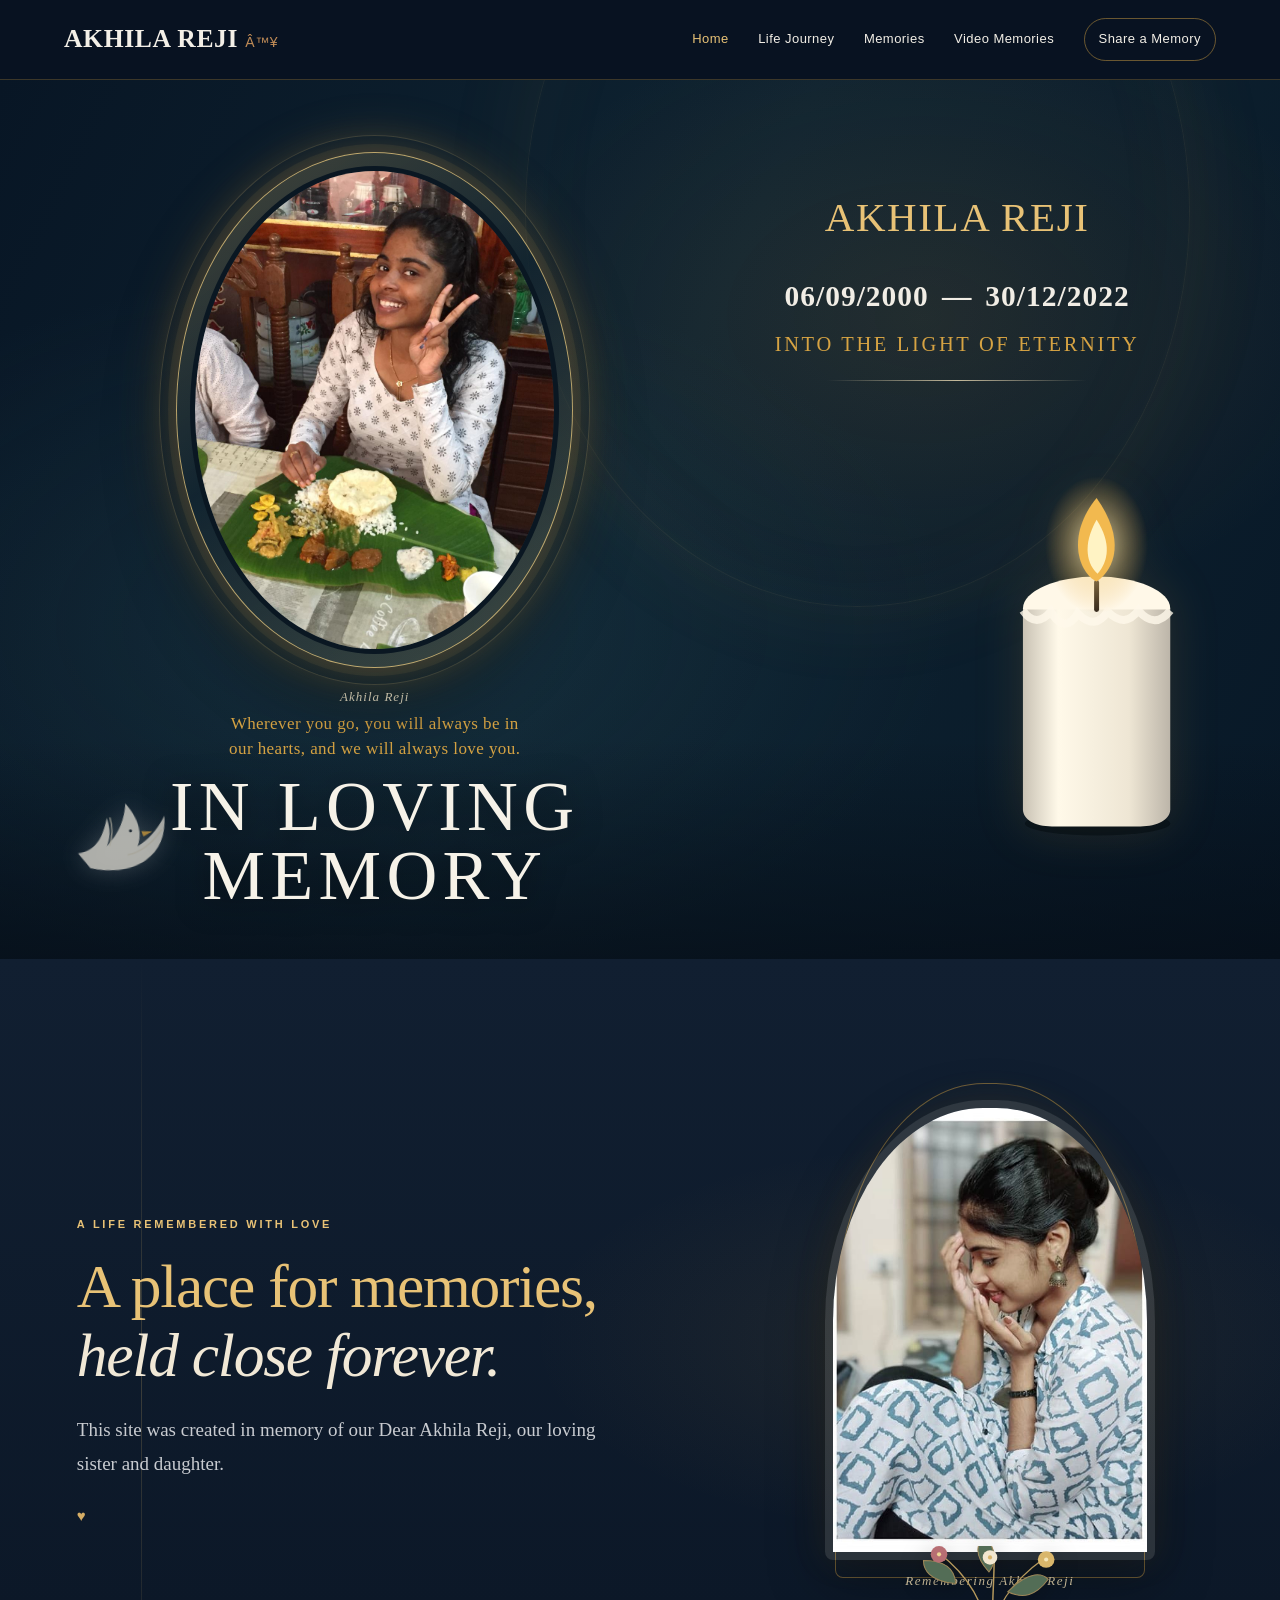
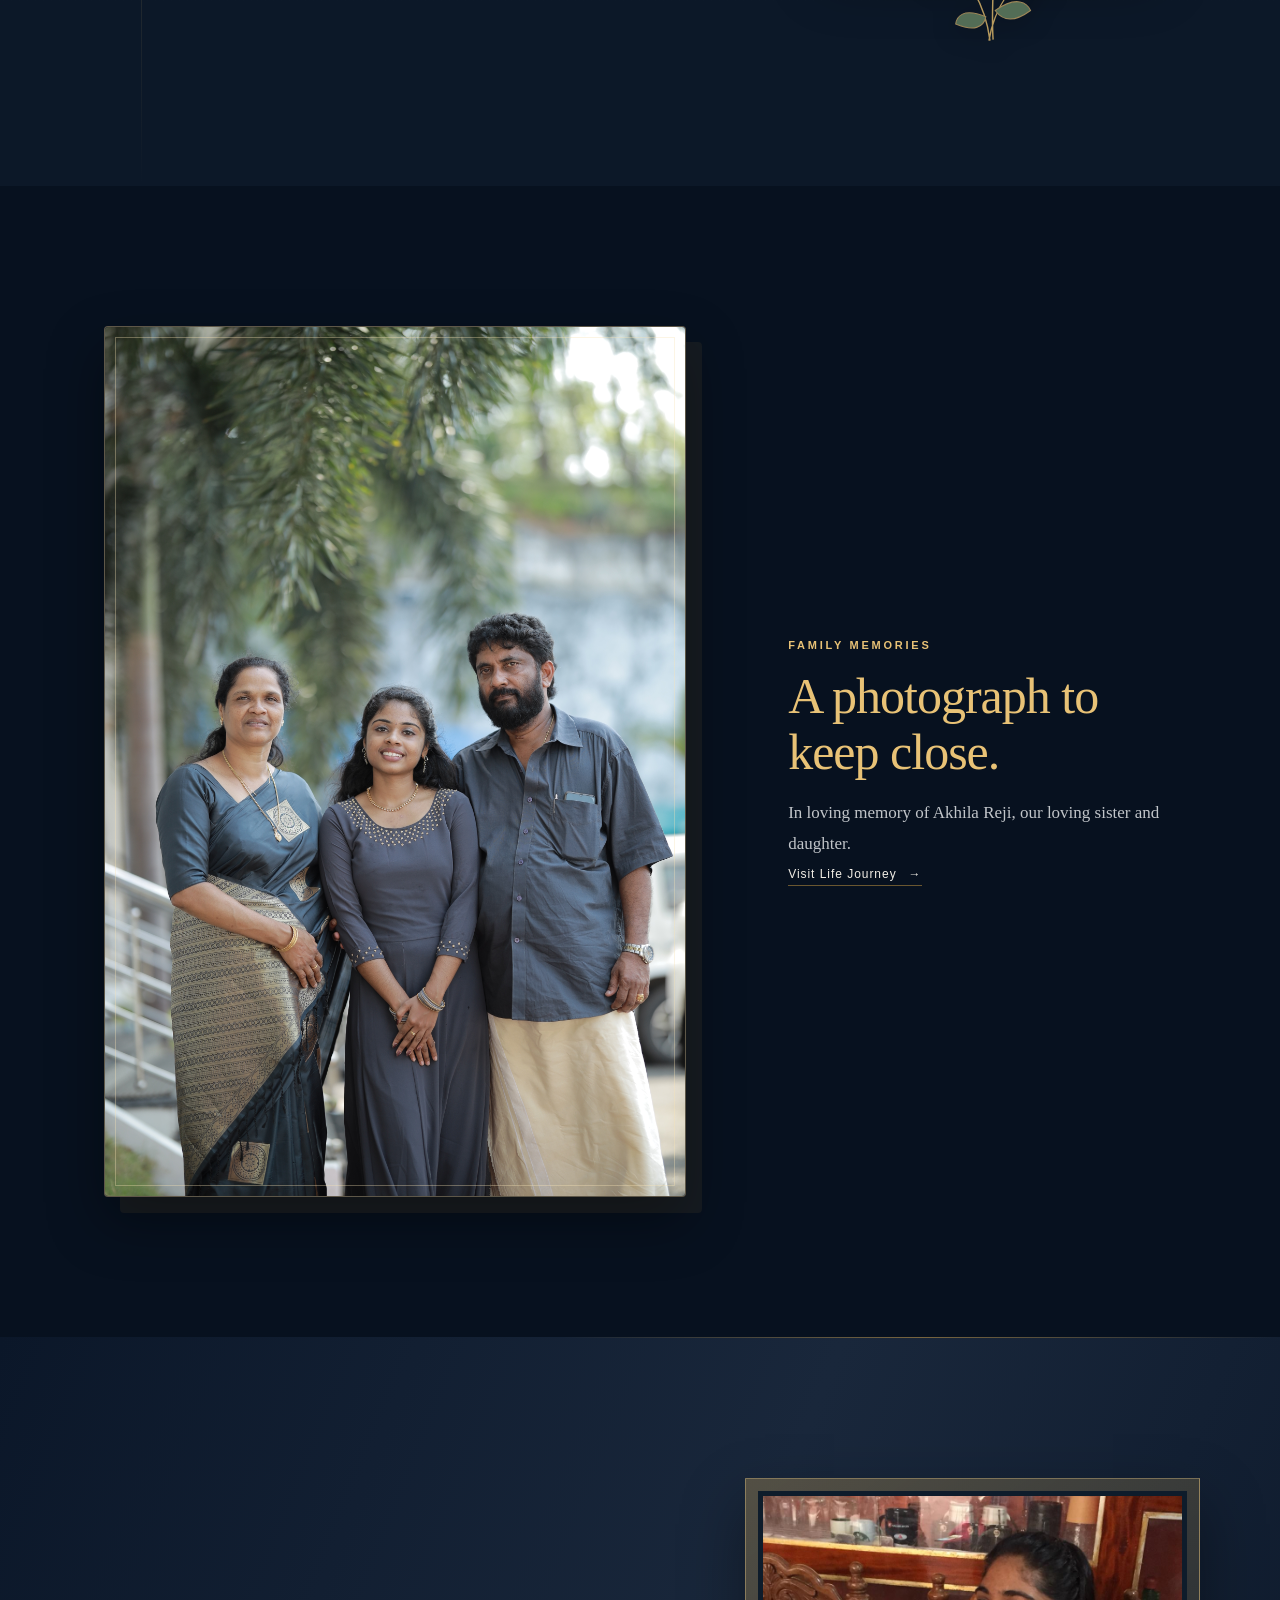
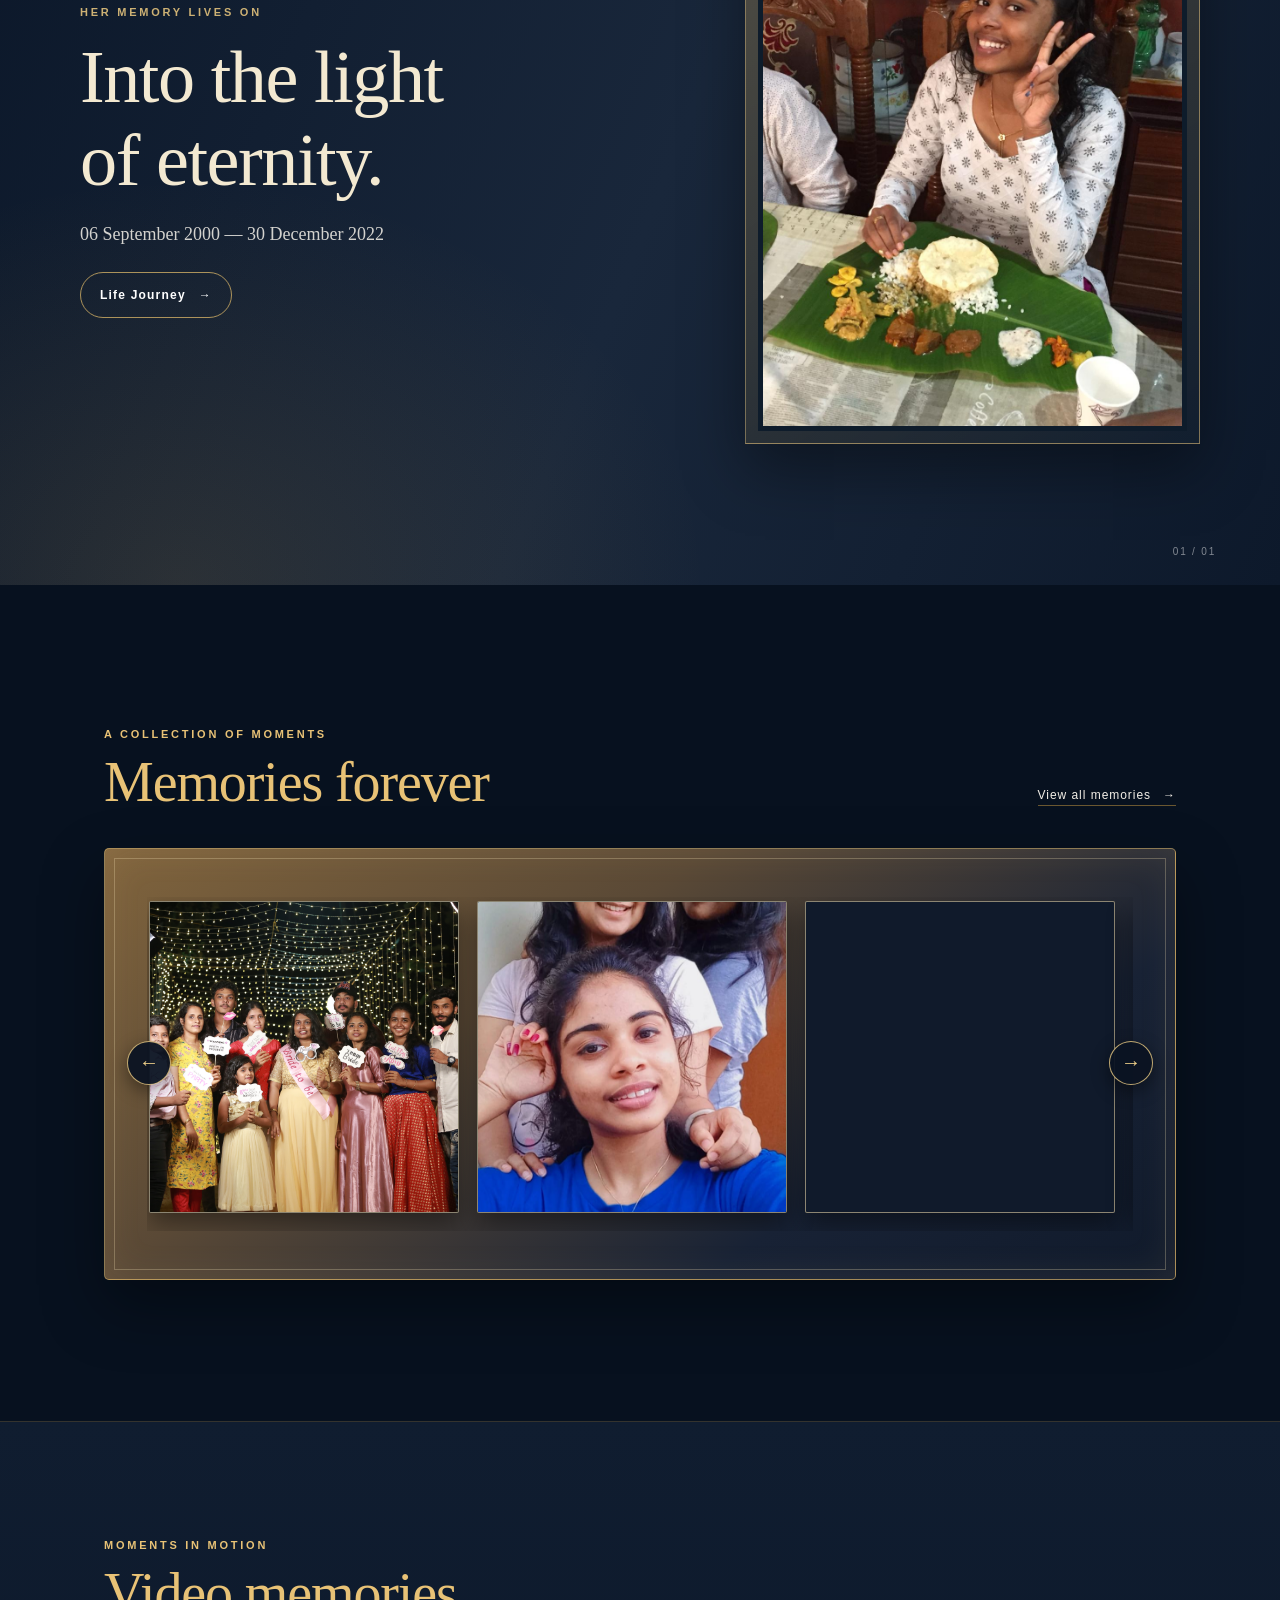
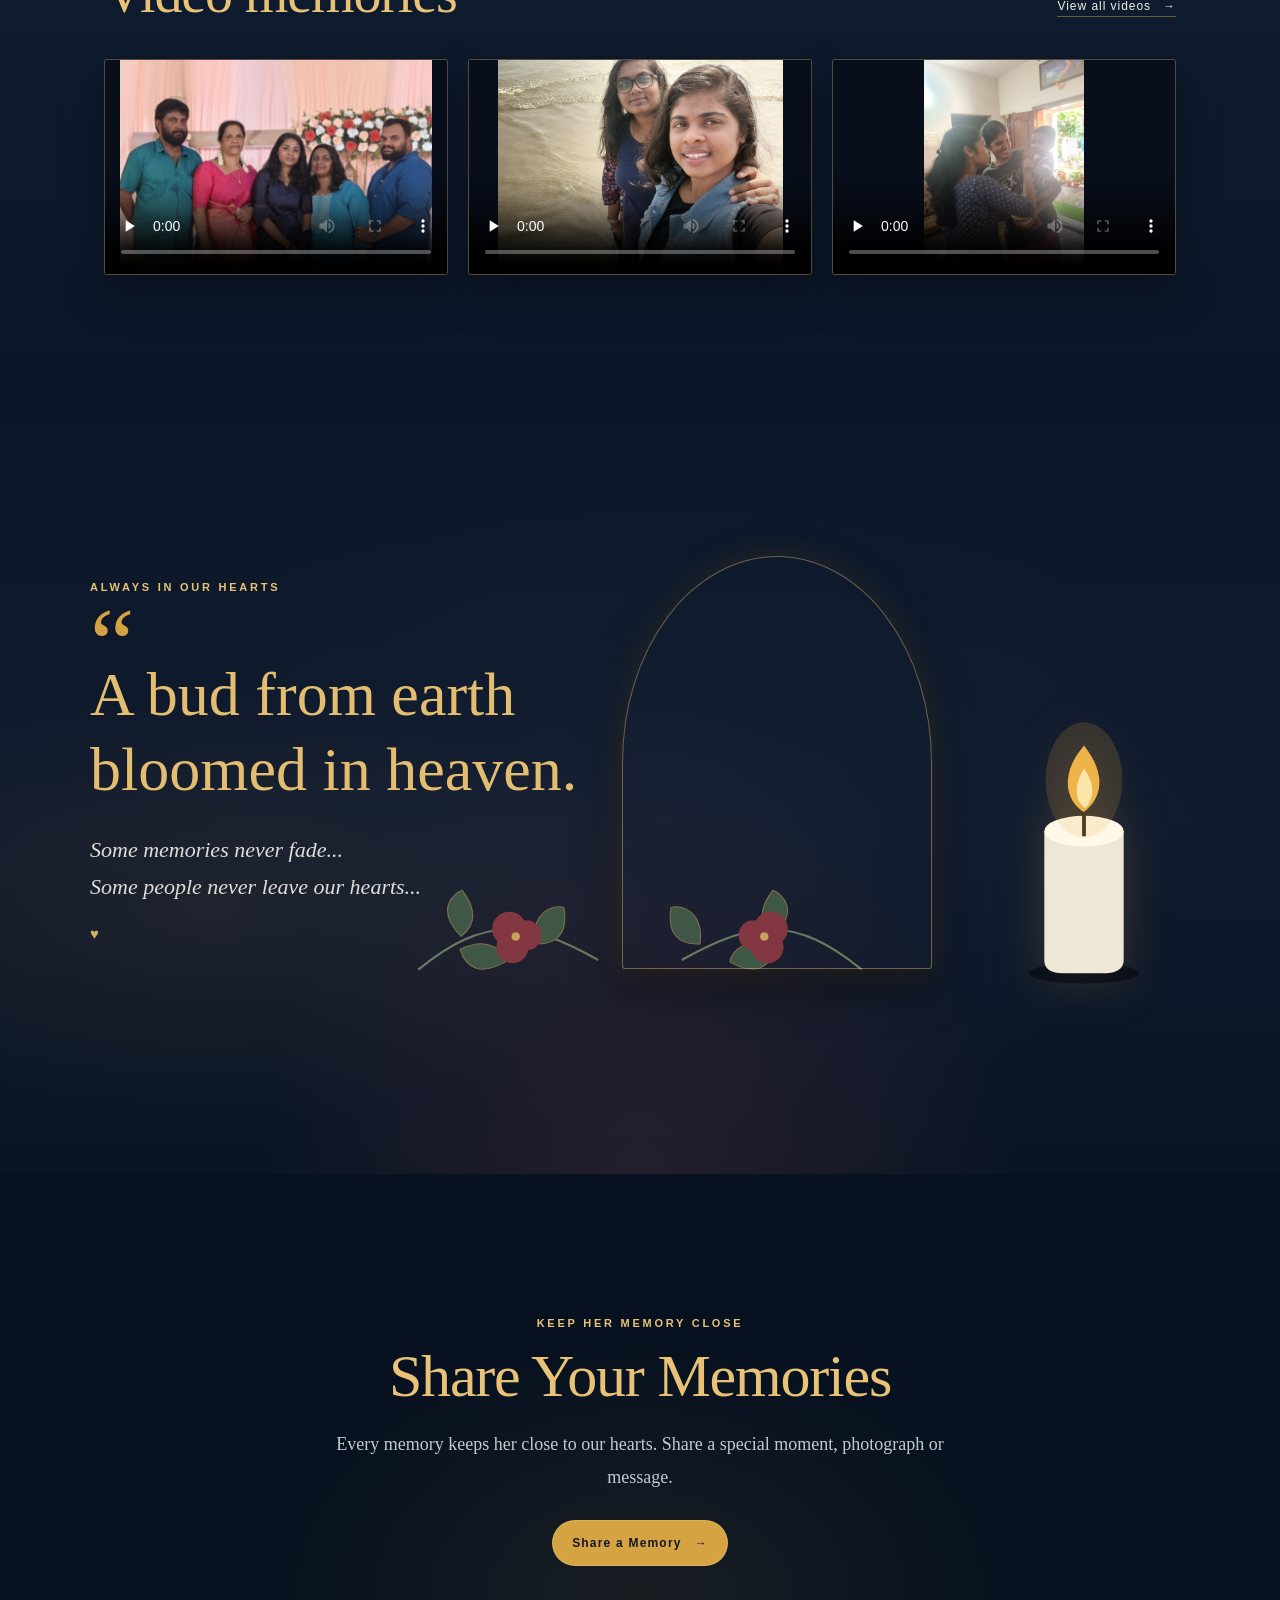
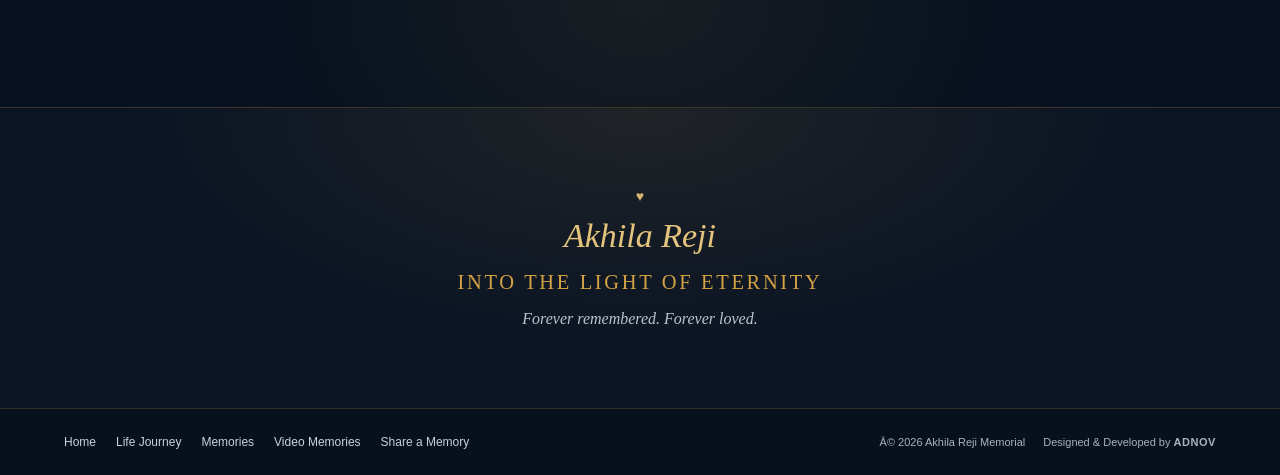
==== index.html @ 5c48cc99 "Redesign Entire UI" ====
﻿<!DOCTYPE html>
<html lang="en">
<head>
    <meta charset="UTF-8">
    <meta name="viewport" content="width=device-width, initial-scale=1.0">
    <meta name="theme-color" content="#0b1729">
    <meta name="description" content="In loving memory of Akhila Reji.">
    <title>Akhila Reji | In Loving Memory</title>
    <link rel="preload" as="image" href="assets/images/f15607_a41d0e751dee41e2b9a0c80ed0a7c50d~mv2.jpg" fetchpriority="high">
    <link rel="stylesheet" href="css/home.css">
    <link rel="stylesheet" href="css/memorial-theme.css">
</head>
<body class="home-page">
    <header class="home-header">
        <a class="home-brand" href="index.html" aria-label="Akhila Reji home">Akhila Reji<span aria-hidden="true">â™¥</span></a>
        <button class="nav-toggle" type="button" aria-expanded="false" aria-controls="primary-navigation" aria-label="Open navigation">
            <span></span><span></span><span></span>
        </button>
        <nav class="primary-navigation" id="primary-navigation" aria-label="Main navigation">
            <a href="index.html" aria-current="page">Home</a>
            <a href="about.html">Life Journey</a>
            <a href="gallery.html">Memories</a>
            <a href="videos.html">Video Memories</a>
            <a class="nav-share" href="share.html">Share a Memory</a>
        </nav>
    </header>

    <main>
        <section class="home-hero" id="home" aria-labelledby="hero-title">
            <div class="hero-butterfly-layer" aria-hidden="true"></div>
            <div class="hero-stage">
                <div class="hero-portrait-column">
                    <figure class="hero-portrait">
                        <span class="portrait-aureole" aria-hidden="true"></span>
                        <img src="assets/images/f15607_a41d0e751dee41e2b9a0c80ed0a7c50d~mv2.jpg" alt="A portrait of Akhila Reji" fetchpriority="high">
                        <figcaption>Akhila Reji</figcaption>
                    </figure>
                    <div class="hero-remembrance">
                        <p class="hero-whisper">Wherever you go, you will always be in our hearts, and we will always love you.</p>
                        <h1 id="hero-title">In Loving<br>Memory</h1>
                    </div>
                </div>
                <div class="hero-copy">
                    <p class="eyebrow">Akhila Reji</p>
                    <div class="hero-dates">
                        <time datetime="2000-09-06">06/09/2000</time>
                        <span aria-hidden="true">&mdash;</span>
                        <time datetime="2022-12-30">30/12/2022</time>
                    </div>
                    <p class="hero-tagline">INTO THE LIGHT OF ETERNITY</p>
                    <span class="hero-rule" aria-hidden="true"></span>
                    <div class="hero-candle" aria-hidden="true">
                        <svg viewBox="0 0 180 360" role="presentation">
                            <defs>
                                <linearGradient id="wax" x1="0" x2="1">
                                    <stop offset="0" stop-color="#c9c2b4"/><stop offset=".24" stop-color="#fff9e9"/><stop offset=".72" stop-color="#eee6d4"/><stop offset="1" stop-color="#bcb5a9"/>
                                </linearGradient>
                                <radialGradient id="flame-glow"><stop stop-color="#fff5c5" stop-opacity=".8"/><stop offset="1" stop-color="#e5a842" stop-opacity="0"/></radialGradient>
                            </defs>
                            <ellipse cx="91" cy="334" rx="73" ry="12" fill="#030a0f" opacity=".5"/>
                            <ellipse cx="90" cy="118" rx="74" ry="32" fill="#fff8e8"/>
                            <path d="M16 119h148v201c0 10-13 17-30 17H45c-17 0-29-7-29-17z" fill="url(#wax)"/>
                            <path d="M16 120c9 13 19 12 28 1 8 15 18 17 27 2 12 12 22 11 30-2 12 12 22 11 31-1 11 13 22 13 32 0" fill="none" stroke="#fff9ec" stroke-width="8" opacity=".8"/>
                            <path d="M90 92v27" stroke="#34291e" stroke-width="5" stroke-linecap="round"/>
                            <ellipse cx="90" cy="54" rx="52" ry="69" fill="url(#flame-glow)" class="flame-halo"/>
                            <path class="candle-flame" d="M90 7C59 45 72 82 90 91c19-13 29-43 0-84z" fill="#f2b94f"/>
                            <path d="M90 29c-15 26-9 46 1 54 11-12 14-31-1-54z" fill="#fff3c4"/>
                        </svg>
                    </div>
                </div>
                <svg class="hero-dove" viewBox="0 0 150 120" aria-hidden="true">
                    <path d="M16 79c23-1 34-16 42-42 4 18 1 28-4 37 19-16 27-34 30-53 14 20 19 39 10 57 15-7 27-18 39-36-1 26-11 44-30 55-21 12-48 11-73 3z" fill="#f5f0e4" opacity=".9"/>
                    <path d="M80 88c18-2 34-12 48-29M58 74c6-15 6-28 4-37" fill="none" stroke="#d8d0bd" stroke-width="2" opacity=".75"/>
                    <circle cx="87" cy="57" r="2" fill="#28313a"/>
                    <path d="m101 59 14 2-12 5" fill="#d6a343"/>
                </svg>
            </div>
        </section>

        <section class="intro-section" aria-labelledby="intro-title">
            <div class="intro-copy">
                <p class="section-kicker">A life remembered with love</p>
                <h2 id="intro-title">A place for memories,<br><em>held close forever.</em></h2>
                <p>This site was created in memory of our Dear Akhila Reji, our loving sister and daughter.</p>
                <span class="small-heart" aria-hidden="true">&hearts;</span>
            </div>
            <figure class="intro-portrait">
                <img src="assets/images/f15607_536f770d8bc64a7aabb70030f6729486~mv2.jpg" alt="Akhila Reji in a quiet, joyful moment" loading="lazy" decoding="async">
                <figcaption>Remembering Akhila Reji</figcaption>
                <svg class="floral-spray" viewBox="0 0 250 95" aria-hidden="true">
                    <path d="M125 91C121 60 108 31 76 7m48 84c5-32 22-57 53-79m-49 78c-2-28 1-53 1-77" fill="none" stroke="#b79a5d" stroke-width="1.4"/>
                    <path d="M92 36C66 34 61 22 61 14c19 0 30 6 31 22zm50 8c22-22 34-17 39-12-12 16-24 19-39 12zm-18-19c-18-20-9-30-3-34 10 14 11 23 3 34zm-3 43c-22-9-28 0-29 7 17 7 27 4 29-7zm9-6c21-15 31-7 34 0-15 11-26 11-34 0z" fill="#536d56" stroke="#9d8657" stroke-width="1"/>
                    <circle cx="76" cy="8" r="8" fill="#b76e73"/><circle cx="179" cy="13" r="8" fill="#d9b66b"/><circle cx="125" cy="11" r="7" fill="#f1e7d0"/>
                    <circle cx="76" cy="8" r="2" fill="#eed795"/><circle cx="179" cy="13" r="2" fill="#f5e6b9"/><circle cx="125" cy="11" r="2" fill="#d8b56c"/>
                </svg>
            </figure>
        </section>

        <section class="family-section section-shell" aria-labelledby="family-title">
            <figure class="family-photo">
                <img src="assets/images/family.jpg" alt="Akhila Reji with family" loading="lazy" decoding="async">
            </figure>
            <div class="family-copy">
                <p class="eyebrow">Family memories</p>
                <h2 id="family-title">A photograph to keep close.</h2>
                <p>In loving memory of Akhila Reji, our loving sister and daughter.</p>
                <a class="text-link" href="about.html">Visit Life Journey <span aria-hidden="true">&rarr;</span></a>
            </div>
        </section>

        <section class="life-section" aria-labelledby="life-title">
            <div class="life-copy">
                <p class="eyebrow">Her memory lives on</p>
                <h2 id="life-title">Into the light<br>of eternity.</h2>
                <p>06 September 2000 <span aria-hidden="true">&mdash;</span> 30 December 2022</p>
                <a class="button-link" href="about.html">Life Journey <span aria-hidden="true">&rarr;</span></a>
            </div>
            <figure class="life-photo">
                <img src="assets/images/f15607_295f7ed6e394472ca343853d8d8b82ef~mv2.jpg" alt="Akhila Reji sharing a joyful moment" loading="lazy" decoding="async">
            </figure>
            <div class="life-index" aria-hidden="true">01 / 01</div>
        </section>

        <section class="memories-section section-shell" id="memories" aria-labelledby="memories-title">
            <div class="section-heading">
                <div>
                    <p class="eyebrow">A collection of moments</p>
                    <h2 id="memories-title">Memories forever</h2>
                </div>
                <a class="text-link desktop-link" href="gallery.html">View all memories <span aria-hidden="true">&rarr;</span></a>
            </div>
            <div class="album-frame">
                <div class="memory-carousel">
                    <button class="carousel-control carousel-prev" type="button" aria-label="Scroll to previous memories">&larr;</button>
                    <div class="memory-track" id="memory-track" tabindex="0" aria-label="Selected photo memories">
                        <figure class="memory-card"><img src="assets/images/f15607_33cfc25efd044fc5aee461fc5867b6ea~mv2.jpg" alt="Akhila Reji with loved ones" loading="lazy" decoding="async"></figure>
                        <figure class="memory-card"><img src="assets/images/f15607_35a5e0396b534691bcf9cd1df3416226~mv2.jpg" alt="Akhila Reji sharing a smile" loading="lazy" decoding="async"></figure>
                        <figure class="memory-card"><img src="assets/images/f15607_63cec3be5b414f889304243f8c4a3caf~mv2.jpg" alt="A family moment with Akhila Reji" loading="lazy" decoding="async"></figure>
                        <figure class="memory-card"><img src="assets/images/f15607_880cc29029114c91831caa107b1ef8c0~mv2.jpg" alt="Akhila Reji among flowers with a loved one" loading="lazy" decoding="async"></figure>
                        <figure class="memory-card"><img src="assets/images/f15607_aac9b52636f640adb6682c67481158f8~mv2.jpg" alt="Akhila Reji with a loved one" loading="lazy" decoding="async"></figure>
                    </div>
                    <button class="carousel-control carousel-next" type="button" aria-label="Scroll to next memories">&rarr;</button>
                </div>
            </div>
            <a class="button-link mobile-link" href="gallery.html">Explore Memories <span aria-hidden="true">&rarr;</span></a>
        </section>

        <section class="video-section" aria-labelledby="video-title">
            <div class="section-shell">
                <div class="section-heading">
                    <div>
                        <p class="eyebrow">Moments in motion</p>
                        <h2 id="video-title">Video memories</h2>
                    </div>
                    <a class="text-link desktop-link" href="videos.html">View all videos <span aria-hidden="true">&rarr;</span></a>
                </div>
                <div class="video-preview-grid">
                    <figure class="video-preview">
                        <video controls playsinline preload="none" poster="assets/images/f15607_00d9bd62f73749e6bdf9e3ad09a34740~mv2.jpg" aria-label="Video memory one">
                            <source src="assets/videos/file (1).mp4" type="video/mp4">
                        </video>
                    </figure>
                    <figure class="video-preview">
                        <video controls playsinline preload="none" poster="assets/images/f15607_0aa5e02c8a884110a78bbb839959764e~mv2.jpg" aria-label="Video memory two">
                            <source src="assets/videos/file (5).mp4" type="video/mp4">
                        </video>
                    </figure>
                    <figure class="video-preview">
                        <video controls playsinline preload="none" poster="assets/images/f15607_1380eb71a7ad43159d40634e80ab5ab2~mv2.jpg" aria-label="Video memory three">
                            <source src="assets/videos/file (11).mp4" type="video/mp4">
                        </video>
                    </figure>
                </div>
                <a class="button-link mobile-link" href="videos.html">Video Memories <span aria-hidden="true">&rarr;</span></a>
            </div>
        </section>

        <section class="quote-section" aria-label="Words of remembrance">
            <div class="quote-inner">
                <div class="quote-copy">
                    <p class="section-kicker">Always in our hearts</p>
                    <span class="quote-mark" aria-hidden="true">&ldquo;</span>
                    <blockquote>
                        <p class="main-quote">A bud from earth bloomed in heaven.</p>
                        <p class="additional-quote">Some memories never fade...<br>Some people never leave our hearts...</p>
                    </blockquote>
                    <span class="small-heart" aria-hidden="true">&hearts;</span>
                </div>
                <figure class="quote-portrait">
                    <img src="assets/images/f15607_7413375f574143b8b4c40714e8fe6287~mv2.jpg" alt="Akhila Reji smiling outdoors" loading="lazy" decoding="async">
                </figure>
                <div class="quote-candle" aria-hidden="true">
                    <svg viewBox="0 0 100 200">
                        <ellipse cx="50" cy="183" rx="43" ry="8" fill="#02060c" opacity=".55"/>
                        <path d="M19 72h62v101c0 7-7 10-14 10H33c-8 0-14-3-14-10z" fill="#eee6d6"/>
                        <ellipse cx="50" cy="72" rx="31" ry="12" fill="#fff8e8"/>
                        <path d="M50 55v21" stroke="#30281c" stroke-width="3"/>
                        <path d="M50 5C28 31 39 51 50 57 64 46 68 28 50 5z" fill="#efb64b" class="candle-flame"/>
                        <path d="M50 23c-10 17-5 27 1 31 7-8 8-18-1-31z" fill="#fff2bf"/>
                        <ellipse cx="50" cy="32" rx="30" ry="45" fill="#e7aa43" opacity=".16" class="flame-halo"/>
                    </svg>
                </div>
                <svg class="quote-florals" viewBox="0 0 420 140" aria-hidden="true">
                    <path d="M3 135C65 85 103 88 171 126m246 9c-62-50-100-47-168-9" fill="none" stroke="#718364" stroke-width="2"/>
                    <path d="M43 104c-24-24-8-40 1-43 14 18 13 32-1 43zm69 7c-4-30 17-37 27-34 4 24-6 35-27 34zm-70 5c28-13 41 2 42 12-22 12-36 7-42-12zm293-12c24-24 8-40-1-43-14 18-13 32 1 43zm-69 7c4-30-17-37-27-34-4 24 6 35 27 34zm70 5c-28-13-41 2-42 12 22 12 36 7 42-12z" fill="#435c49" stroke="#8a754d" stroke-width="1"/>
                    <g fill="#8b3943"><circle cx="88" cy="97" r="16"/><circle cx="104" cy="103" r="14"/><circle cx="91" cy="114" r="15"/><circle cx="332" cy="97" r="16"/><circle cx="316" cy="103" r="14"/><circle cx="329" cy="114" r="15"/></g>
                    <g fill="#d6ac60"><circle cx="94" cy="104" r="4"/><circle cx="326" cy="104" r="4"/></g>
                </svg>
            </div>
        </section>

        <section class="share-section section-shell" aria-labelledby="share-title">
            <p class="eyebrow">Keep her memory close</p>
            <h2 id="share-title">Share Your Memories</h2>
            <p>Every memory keeps her close to our hearts. Share a special moment, photograph or message.</p>
            <a class="button-link" href="share.html">Share a Memory <span aria-hidden="true">&rarr;</span></a>
        </section>

        <section class="closing-section" aria-label="In loving memory">
            <span class="closing-heart" aria-hidden="true">&hearts;</span>
            <h2>Akhila Reji</h2>
            <p class="hero-tagline">INTO THE LIGHT OF ETERNITY</p>
            <p class="closing-words">Forever remembered. Forever loved.</p>
        </section>
    </main>
    <footer class="home-footer">
        <nav aria-label="Footer navigation">
            <a href="index.html">Home</a><a href="about.html">Life Journey</a><a href="gallery.html">Memories</a><a href="videos.html">Video Memories</a><a href="share.html">Share a Memory</a>
        </nav>
        <div class="footer-meta">
            <small>Â© 2026 Akhila Reji Memorial</small>
            <span class="footer-credit">Designed &amp; Developed by <a href="https://adnov.in" target="_blank" rel="noopener noreferrer">ADNOV</a></span>
        </div>
    </footer>
    <script src="js/home.js" defer></script>
    <script src="js/butterflies.js" defer></script>
</body>
</html>
---- css/home.css ----
﻿:root {
    color-scheme: dark;
    --home-ink: #f3efe7;
    --home-muted: #c1c5c9;
    --home-gold: #d6a343;
    --home-gold-light: #e8c276;
    --home-night: #0b1729;
    --home-night-soft: #132239;
    --home-night-deep: #07111f;
    --home-serif: "Palatino Linotype", "Book Antiqua", Georgia, "Times New Roman", serif;
    --home-sans: "Segoe UI", Arial, Helvetica, sans-serif;
}
*, *::before, *::after { box-sizing: border-box; }
html { scroll-behavior: smooth; scroll-padding-top: 82px; background: var(--home-night-deep); }
body.home-page {
    min-width: 320px;
    margin: 0;
    color: var(--home-ink);
    background: var(--home-night-deep);
    font: 16px/1.7 var(--home-sans);
    -webkit-font-smoothing: antialiased;
}
body.home-page img, body.home-page video { display: block; max-width: 100%; }
body.home-page a { color: inherit; text-decoration: none; }
body.home-page a:focus-visible, body.home-page button:focus-visible, body.home-page .memory-track:focus-visible {
    outline: 2px solid var(--home-gold-light);
    outline-offset: 4px;
}
body.home-page figure, body.home-page blockquote { margin: 0; }

.home-header {
    position: sticky;
    z-index: 20;
    top: 0;
    display: flex;
    min-height: 80px;
    align-items: center;
    justify-content: space-between;
    gap: 24px;
    padding: 12px clamp(24px, 5vw, 82px);
    border-bottom: 1px solid rgba(214, 163, 67, .25);
    background: rgba(9, 19, 34, .96);
    backdrop-filter: blur(16px);
}
.home-brand {
    color: var(--home-gold-light);
    font: 600 clamp(23px, 2vw, 30px)/1.1 var(--home-serif);
    letter-spacing: .025em;
    text-transform: uppercase;
    white-space: nowrap;
}
.home-brand span { margin-left: 7px; color: #c18c57; font: 14px var(--home-sans); }
.primary-navigation { display: flex; align-items: center; justify-content: flex-end; gap: clamp(15px, 2.3vw, 34px); }
.primary-navigation a {
    color: #e2e2df;
    font-size: 13px;
    letter-spacing: .035em;
    transition: color .2s ease, border-color .2s ease, background .2s ease;
}
.primary-navigation a:hover, .primary-navigation a[aria-current="page"] { color: var(--home-gold-light); }
.primary-navigation .nav-share { padding: 9px 14px; border: 1px solid rgba(214,163,67,.48); border-radius: 999px; }
.primary-navigation .nav-share:hover { color: var(--home-night-deep); background: var(--home-gold); border-color: var(--home-gold); }
.nav-toggle { display: none; }

.home-hero {
    position: relative;
    display: grid;
    min-height: max(700px, calc(100svh - 80px));
    overflow: hidden;
    isolation: isolate;
    background:
        radial-gradient(ellipse at 72% 27%, rgba(181, 127, 49, .13), transparent 34%),
        radial-gradient(ellipse at 27% 62%, rgba(43, 80, 91, .25), transparent 46%),
        linear-gradient(116deg, #081625 0%, #0e2331 48%, #081827 100%);
}
.home-hero::before,
.home-hero::after { position: absolute; z-index: -1; content: ""; pointer-events: none; }
.home-hero::before {
    inset: auto 0 0;
    height: 25%;
    background: linear-gradient(0deg, rgba(5, 12, 21, .68), transparent);
}
.home-hero::after {
    top: -30%;
    left: 41%;
    width: 52vw;
    height: 90%;
    border: 1px solid rgba(220, 186, 116, .08);
    border-radius: 50%;
    box-shadow: 0 0 100px rgba(210, 160, 74, .07), inset 0 0 90px rgba(210, 160, 74, .04);
}
.hero-stage {
    position: relative;
    display: grid;
    width: min(100%, 1400px);
    min-height: inherit;
    grid-template-columns: minmax(0, 1.1fr) minmax(340px, .9fr);
    align-items: center;
    gap: clamp(20px, 5vw, 84px);
    margin-inline: auto;
    padding: 60px clamp(28px, 7vw, 100px) 48px;
}
.hero-portrait-column {
    position: relative;
    z-index: 3;
    display: flex;
    flex-direction: column;
    align-items: center;
    padding: 12px 0 0;
}
.hero-portrait {
    position: relative;
    z-index: 2;
    display: grid;
    width: clamp(270px, 31vw, 420px);
    aspect-ratio: 1;
    place-items: center;
    padding: 13px;
    border: 1px solid rgba(236, 201, 125, .76);
    border-radius: 50%;
    background: linear-gradient(145deg, rgba(229, 192, 111, .28), rgba(19, 37, 48, .78) 45%, rgba(229, 192, 111, .22));
    box-shadow: 0 0 0 8px rgba(211, 170, 90, .08), 0 0 42px rgba(218, 170, 78, .3), 0 26px 70px rgba(0,0,0,.48);
}
.portrait-aureole {
    position: absolute;
    inset: -18px;
    border: 1px solid rgba(236, 201, 125, .18);
    border-radius: 50%;
    box-shadow: 0 0 48px rgba(214, 163, 67, .13);
    pointer-events: none;
}
.hero-portrait img {
    width: 100%;
    height: 100%;
    border: 5px solid rgba(7, 18, 29, .8);
    border-radius: 50%;
    background: #1a2d39;
    object-fit: cover;
    object-position: center 35%;
    transition: opacity .45s ease;
}
.hero-portrait img.is-fading { opacity: .12; }
.hero-portrait figcaption {
    position: absolute;
    bottom: -38px;
    color: rgba(238, 225, 196, .78);
    font: italic 13px var(--home-serif);
    letter-spacing: .08em;
}
.hero-remembrance { width: min(100%, 520px); margin-top: 44px; text-align: center; }
.hero-whisper {
    max-width: 540px;
    margin: 0 auto 10px;
    color: #d6a343;
    font: 17px/1.45 var(--home-serif);
    letter-spacing: .025em;
    text-wrap: balance;
}
.hero-remembrance h1 {
    margin: 0;
    color: #f6f2e8;
    font: 500 clamp(38px, 5.5vw, 72px)/.99 var(--home-serif);
    letter-spacing: .075em;
    text-shadow: 0 3px 30px rgba(0, 0, 0, .55);
    text-transform: uppercase;
}
.hero-copy {
    position: relative;
    z-index: 3;
    align-self: stretch;
    display: flex;
    flex-direction: column;
    align-items: center;
    justify-content: flex-start;
    padding: clamp(24px, 6vh, 84px) 0 0;
    text-align: center;
}
.eyebrow, .section-kicker {
    margin: 0 0 15px;
    color: var(--home-gold-light);
    font-size: 11px;
    font-weight: 600;
    letter-spacing: .25em;
    line-height: 1.5;
    text-transform: uppercase;
}
.hero-copy .eyebrow { font: 500 clamp(29px, 3.2vw, 44px)/1.15 var(--home-serif); letter-spacing: .04em; }
.hero-dates {
    display: flex;
    flex-wrap: wrap;
    align-items: center;
    justify-content: center;
    gap: 7px 13px;
    margin-top: 21px;
    color: #f1ede5;
    font: 600 clamp(20px, 2.3vw, 30px)/1.35 var(--home-serif);
    letter-spacing: .035em;
}
.hero-tagline { margin: 12px 0 0; color: var(--home-gold); font: 400 clamp(15px, 1.6vw, 21px)/1.5 var(--home-serif); letter-spacing: .13em; }
.hero-rule { width: min(260px, 65%); height: 1px; margin-top: 20px; background: linear-gradient(90deg, transparent, rgba(239,222,183,.8), transparent); }
.hero-candle { position: absolute; right: 1%; bottom: 7%; width: clamp(116px, 14vw, 190px); filter: drop-shadow(0 0 24px rgba(236, 173, 64, .14)); }
.hero-candle svg { width: 100%; height: auto; overflow: visible; }
.candle-flame { transform-origin: 50% 92%; animation: candle-flicker 2.6s ease-in-out infinite alternate; }
.flame-halo { transform-origin: center; animation: candle-glow 3.1s ease-in-out infinite alternate; }
.hero-dove {
    position: absolute;
    z-index: 2;
    bottom: 9%;
    left: 5%;
    width: clamp(80px, 9vw, 132px);
    opacity: .76;
    filter: drop-shadow(0 0 12px rgba(255,255,255,.28));
    transform: rotate(-6deg);
}
.hero-butterfly-layer { position: absolute; z-index: 2; inset: 0; overflow: hidden; pointer-events: none; }
.butterfly { position: absolute; top: 0; left: 0; width: var(--size); height: auto; opacity: 0; transform-style: preserve-3d; will-change: transform, opacity; }
.butterfly img { width: 100%; height: auto; filter: drop-shadow(0 2px 3px rgba(24, 50, 54, .17)); }
.butterfly--blue img { filter: hue-rotate(155deg) saturate(.54) brightness(1.24) drop-shadow(0 2px 3px rgba(24, 50, 54, .15)); }
.butterfly--ivory img { filter: grayscale(.75) brightness(1.38) saturate(.32) drop-shadow(0 2px 3px rgba(24, 50, 54, .14)); }
.butterfly--gold img { filter: hue-rotate(-17deg) saturate(.62) brightness(1.13) drop-shadow(0 2px 3px rgba(24, 50, 54, .16)); }
.butterfly--orange img { filter: hue-rotate(-34deg) saturate(.55) brightness(1.13) drop-shadow(0 2px 3px rgba(24, 50, 54, .16)); }

.section-shell { width: min(100%, 1200px); margin-inline: auto; padding-inline: clamp(24px, 5vw, 76px); }
.intro-section {
    position: relative;
    display: grid;
    min-height: 640px;
    grid-template-columns: minmax(0, 1.05fr) minmax(260px, .75fr);
    align-items: center;
    gap: clamp(42px, 8vw, 120px);
    overflow: hidden;
    padding: clamp(88px, 11vw, 150px) max(6vw, calc((100vw - 1160px) / 2));
    background:
        radial-gradient(ellipse at 74% 46%, rgba(193, 148, 66, .1), transparent 31%),
        linear-gradient(180deg, #111f31, #0c1828 78%);
}
.intro-section::before {
    position: absolute;
    top: 0;
    left: 11%;
    width: 1px;
    height: 100%;
    background: linear-gradient(transparent, rgba(212, 177, 105, .23), transparent);
    content: "";
}
.intro-copy { position: relative; z-index: 1; max-width: 640px; text-align: left; }
.intro-copy .section-kicker { margin-bottom: 20px; }
.intro-copy h2, .family-copy h2, .section-heading h2, .life-copy h2, .share-section h2 {
    margin: 0;
    color: var(--home-gold-light);
    font: 400 clamp(36px, 4.8vw, 62px)/1.12 var(--home-serif);
    letter-spacing: -.02em;
}
.intro-copy h2 em { color: #f1e8d6; font-weight: 400; }
.intro-copy > p:not(.section-kicker) { max-width: 560px; margin: 23px 0 0; color: #c8cbd0; font: 19px/1.8 var(--home-serif); }
.small-heart { display: inline-block; margin-top: 22px; color: #d5ad65; font-size: 15px; }
.intro-portrait { position: relative; z-index: 1; width: min(100%, 330px); justify-self: center; padding-bottom: 56px; text-align: center; }
.intro-portrait::before { position: absolute; z-index: -1; inset: -17px 10px 67px; border: 1px solid rgba(214,163,67,.48); border-radius: 48% 48% 8px 8px; content: ""; }
.intro-portrait img { width: 100%; height: clamp(320px, 38vw, 460px); border: 8px solid rgba(229, 210, 169, .14); border-radius: 48% 48% 8px 8px; box-shadow: 0 18px 55px rgba(0,0,0,.38), 0 0 34px rgba(214,163,67,.12); object-fit: cover; object-position: center 26%; }
.intro-portrait figcaption { margin-top: 13px; color: #c6b897; font: italic 13px var(--home-serif); letter-spacing: .12em; }
.floral-spray { position: absolute; right: 50%; bottom: 0; width: min(85%, 260px); height: auto; transform: translateX(50%); filter: drop-shadow(0 4px 12px rgba(0,0,0,.25)); }

.family-section {
    display: grid;
    grid-template-columns: minmax(0, 1.2fr) minmax(280px, .8fr);
    align-items: center;
    gap: clamp(42px, 8vw, 120px);
    padding-block: clamp(90px, 11vw, 140px);
}
.family-photo { position: relative; overflow: hidden; border: 1px solid rgba(220, 188, 119, .38); border-radius: 4px; background: #101a2b; box-shadow: 16px 16px 0 rgba(177, 135, 62, .08), 0 24px 55px rgba(0,0,0,.4); }
.family-photo::after { position: absolute; inset: 10px; border: 1px solid rgba(245, 225, 180, .35); content: ""; pointer-events: none; }
.family-photo img { width: 100%; height: auto; object-fit: contain; }
.family-copy { max-width: 440px; }
.family-copy h2 { font-size: clamp(34px, 4vw, 50px); }
.family-copy > p:not(.eyebrow) { margin: 18px 0 0; color: var(--home-muted); font: 17px/1.8 var(--home-serif); }

.life-section {
    position: relative;
    display: grid;
    grid-template-columns: minmax(0, .9fr) minmax(320px, 1fr);
    align-items: center;
    gap: clamp(38px, 8vw, 112px);
    overflow: hidden;
    padding: clamp(92px, 11vw, 148px) max(6vw, calc((100vw - 1120px) / 2));
    color: #fff;
    background:
        radial-gradient(ellipse at 14% 100%, rgba(214,163,67,.12), transparent 34%),
        linear-gradient(112deg, #0b1729, #19273b 52%, #0d192b);
}
.life-section::before { position: absolute; top: 0; right: 0; width: 56%; height: 1px; background: linear-gradient(90deg, transparent, rgba(214,163,67,.5), transparent); content: ""; }
.life-copy { position: relative; z-index: 1; max-width: 500px; }
.life-copy .eyebrow { color: #cdb174; }
.life-copy h2 { color: #f3e9d1; font-size: clamp(46px, 5.8vw, 76px); }
.life-copy > p:not(.eyebrow) { margin: 22px 0 0; color: #d3d2ce; font: 18px var(--home-serif); }
.button-link {
    display: inline-flex;
    min-height: 46px;
    align-items: center;
    justify-content: center;
    gap: 13px;
    margin-top: 27px;
    padding: 10px 19px;
    border: 1px solid rgba(222, 185, 105, .75);
    border-radius: 999px;
    color: #e6c67e;
    font-size: 12px;
    font-weight: 600;
    letter-spacing: .1em;
    transition: color .2s ease, background .2s ease, border-color .2s ease, transform .2s ease;
}
.button-link:hover { color: #101725; background: var(--home-gold); border-color: var(--home-gold); transform: translateY(-2px); }
.life-photo { position: relative; justify-self: end; width: min(100%, 455px); padding: 12px; border: 1px solid rgba(222, 190, 124, .5); background: linear-gradient(145deg, rgba(218,174,91,.3), rgba(18,31,47,.8)); box-shadow: 0 26px 58px rgba(0,0,0,.38); }
.life-photo img { width: 100%; height: clamp(380px, 46vw, 540px); border: 5px solid #0e1c2b; background: #0b1322; object-fit: cover; object-position: center 26%; }
.life-index { position: absolute; right: clamp(24px, 5vw, 70px); bottom: 25px; color: rgba(255,255,255,.48); font-size: 10px; letter-spacing: .18em; }

.memories-section { padding-block: clamp(92px, 11vw, 142px); }
.section-heading { display: flex; align-items: end; justify-content: space-between; gap: 24px; margin-bottom: 34px; }
.section-heading .eyebrow { margin-bottom: 9px; }
.section-heading h2 { font-size: clamp(36px, 4.5vw, 56px); }
.text-link { display: inline-flex; align-items: center; gap: 12px; border-bottom: 1px solid rgba(214,163,67,.48); color: #e1c27d; font-size: 12px; letter-spacing: .08em; transition: color .2s ease, gap .2s ease; }
.text-link:hover { gap: 17px; color: #f3dfae; }
.desktop-link { flex: 0 0 auto; margin-bottom: 8px; }
.album-frame {
    position: relative;
    padding: clamp(24px, 4vw, 48px) clamp(20px, 3.5vw, 42px);
    border: 1px solid rgba(230, 191, 112, .58);
    border-radius: 5px;
    background: linear-gradient(145deg, #80643d 0%, #5a4936 36%, #182235 72%, #101a2b 100%);
    box-shadow: 0 26px 62px rgba(0,0,0,.38), inset 0 0 38px rgba(243,210,143,.1);
}
.album-frame::before { position: absolute; inset: 9px; border: 1px solid rgba(245,225,181,.28); content: ""; pointer-events: none; }
.memory-carousel { position: relative; }
.memory-track {
    display: flex;
    gap: 18px;
    overflow-x: auto;
    padding: 4px 2px 18px;
    scroll-snap-type: x mandatory;
    scrollbar-color: #d0ac67 rgba(15,25,39,.55);
    scrollbar-width: thin;
}
.memory-card { flex: 0 0 clamp(220px, 28vw, 310px); overflow: hidden; scroll-snap-align: start; border: 1px solid rgba(242,220,173,.55); border-radius: 2px; background: #101a2b; box-shadow: 0 11px 26px rgba(0,0,0,.42); }
.memory-card img { width: 100%; height: 310px; object-fit: cover; transition: transform .5s ease; }
.memory-card:hover img { transform: scale(1.035); }
.carousel-control {
    position: absolute;
    z-index: 2;
    top: 43%;
    display: grid;
    width: 44px;
    height: 44px;
    place-items: center;
    padding: 0;
    border: 1px solid rgba(231, 200, 130, .82);
    border-radius: 50%;
    color: #f0d18a;
    background: rgba(11, 20, 34, .95);
    box-shadow: 0 6px 18px rgba(0,0,0,.42);
    font-size: 20px;
    cursor: pointer;
}
.carousel-prev { left: -20px; }.carousel-next { right: -20px; }
.mobile-link { display: none; }

.video-section {
    padding-block: clamp(82px, 9vw, 120px);
    border-top: 1px solid rgba(214,163,67,.2);
    background: linear-gradient(180deg, #101d30, #0b1729);
}
.video-preview-grid { display: grid; grid-template-columns: repeat(3, minmax(0, 1fr)); gap: 20px; }
.video-preview { min-width: 0; overflow: hidden; border: 1px solid rgba(218,185,113,.35); border-radius: 3px; background: #091321; box-shadow: 0 18px 40px rgba(0,0,0,.35); }
.video-preview video { width: 100%; aspect-ratio: 16 / 10; background: #080e1a; object-fit: contain; }
.video-section .button-link { margin-top: 30px; }

.quote-section {
    position: relative;
    min-height: 650px;
    overflow: hidden;
    padding: clamp(110px, 13vw, 174px) 24px clamp(150px, 16vw, 210px);
    background:
        radial-gradient(ellipse at 52% 52%, rgba(40,59,77,.17), transparent 58%),
        linear-gradient(180deg, #0b1729 0%, #101a2d 55%, #0a1424 100%);
    text-align: center;
}
.quote-section::before {
    position: absolute;
    inset: 0;
    background:
        radial-gradient(ellipse at 50% 100%, rgba(87,50,58,.34), transparent 42%),
        radial-gradient(ellipse at 16% 66%, rgba(189,139,64,.09), transparent 30%);
    content: "";
    pointer-events: none;
}
.quote-inner { position: relative; display: grid; width: min(100%, 1100px); min-height: 390px; grid-template-columns: 1fr .65fr .42fr; align-items: center; gap: 28px; margin-inline: auto; }
.quote-copy { position: relative; z-index: 2; text-align: left; }
.quote-copy .section-kicker { margin-bottom: 4px; }
.quote-mark { display: block; height: 58px; color: #d6a343; font: 100px/.9 var(--home-serif); }
.main-quote { max-width: 660px; margin: 0; color: #e3bd70; font: 400 clamp(36px, 5vw, 62px)/1.2 var(--home-serif); text-wrap: balance; }
.additional-quote { margin: 25px 0 0; color: #deddd8; font: italic clamp(17px, 2vw, 22px)/1.7 var(--home-serif); }
.quote-copy .small-heart { margin-top: 15px; }
.quote-portrait { position: relative; z-index: 1; align-self: end; width: 100%; max-width: 310px; margin: auto auto -44px; }
.quote-portrait img { width: 100%; max-height: 430px; border: 1px solid rgba(218,185,113,.45); border-radius: 50% 50% 3px 3px; box-shadow: 0 0 32px rgba(214,163,67,.14), 0 18px 48px rgba(0,0,0,.45); object-fit: cover; object-position: center 20%; }
.quote-candle { position: relative; z-index: 1; align-self: end; width: clamp(82px, 10vw, 135px); margin: auto auto -34px; filter: drop-shadow(0 0 24px rgba(232,171,67,.2)); }
.quote-candle svg { width: 100%; height: auto; overflow: visible; }
.quote-florals { position: absolute; z-index: 0; right: 50%; bottom: -6px; width: min(100%, 450px); height: auto; opacity: .92; transform: translateX(50%); }

.share-section { padding-block: clamp(88px, 11vw, 142px); text-align: center; background: radial-gradient(ellipse at 50% 80%, rgba(200,155,67,.09), transparent 44%); }
.share-section .eyebrow { margin-bottom: 12px; }
.share-section h2 { font-size: clamp(38px, 5vw, 60px); }
.share-section > p:not(.eyebrow) { max-width: 620px; margin: 18px auto 0; color: #c4c9cf; font: 18px/1.8 var(--home-serif); }
.share-section .button-link { color: #111827; background: var(--home-gold); }
.share-section .button-link:hover { color: var(--home-gold-light); background: transparent; }

.closing-section { position: relative; overflow: hidden; padding: 74px 24px 80px; border-top: 1px solid rgba(214,163,67,.23); background: #0a1423; text-align: center; }
.closing-section::before { position: absolute; inset: 0; background: radial-gradient(ellipse at 50% 0%, rgba(191,148,67,.12), transparent 58%); content: ""; pointer-events: none; }
.closing-section > * { position: relative; }
.closing-heart { color: #d8b66f; font-size: 14px; }
.closing-section h2 { margin: 8px 0 0; color: #e4c47c; font: italic 34px var(--home-serif); }
.closing-section .hero-tagline { margin-top: 12px; }
.closing-words { margin: 12px 0 0; color: #bec4cc; font: italic 16px var(--home-serif); }
.home-footer {
    display: flex;
    align-items: center;
    justify-content: space-between;
    gap: 18px 28px;
    padding: 23px clamp(20px, 5vw, 76px);
    border-top: 1px solid rgba(214,163,67,.2);
    color: #adb5bf;
    background: #07111e;
}
.home-footer nav { display: flex; flex-wrap: wrap; justify-content: flex-start; gap: 8px 20px; }
.home-footer nav a { color: #cbd0d7; font-size: 12px; transition: color .2s ease; }
.home-footer nav a:hover, .footer-credit a { color: #e3c57e; }
.footer-meta { display: flex; flex-wrap: wrap; align-items: center; justify-content: flex-end; gap: 6px 18px; }
.home-footer small, .footer-credit { color: #a9b1bc; font-size: 11px; }
.footer-credit a { font-weight: 600; letter-spacing: .05em; }
.footer-credit a:hover { color: #fff0bf; }

@keyframes candle-flicker {
    0% { transform: rotate(-2deg) scaleX(.97); }
    50% { transform: rotate(1.8deg) scaleX(1.03) scaleY(.98); }
    100% { transform: rotate(-1deg) scaleX(.98) scaleY(1.025); }
}
@keyframes candle-glow { from { opacity: .56; transform: scale(.94); } to { opacity: .95; transform: scale(1.08); } }

@media (max-width: 1000px) {
    .hero-stage { grid-template-columns: minmax(0, 1fr) minmax(290px, .88fr); gap: 22px; padding-inline: 42px; }
    .hero-candle { right: -1%; bottom: 6%; }
    .quote-inner { grid-template-columns: 1fr .6fr .3fr; gap: 14px; }
    .quote-candle { width: 95px; }
}
@media (max-width: 760px) {
    html { scroll-padding-top: 70px; }
    .home-header { min-height: 68px; padding: 10px 20px; }
    .home-brand { font-size: 23px; }
    .nav-toggle {
        display: flex; width: 42px; height: 42px; flex-direction: column; align-items: center; justify-content: center; gap: 5px;
        padding: 8px; border: 1px solid rgba(221,190,122,.5); border-radius: 50%; background: transparent; cursor: pointer;
    }
    .nav-toggle span { width: 17px; height: 1px; background: #e5c982; transition: transform .2s ease; }
    .nav-toggle[aria-expanded="true"] span:first-child { transform: translateY(3px) rotate(45deg); }
    .nav-toggle[aria-expanded="true"] span:nth-child(2) { opacity: 0; }
    .nav-toggle[aria-expanded="true"] span:last-child { transform: translateY(-9px) rotate(-45deg); }
    .primary-navigation {
        position: absolute; top: calc(100% + 1px); right: 0; left: 0; display: none; align-items: stretch; flex-direction: column; gap: 0;
        padding: 8px 20px 16px; border-bottom: 1px solid rgba(220,187,112,.24); background: rgba(8,16,29,.98); box-shadow: 0 14px 24px rgba(0,0,0,.28);
    }
    .primary-navigation.is-open { display: flex; }
    .primary-navigation a { padding: 11px 4px; }
    .primary-navigation .nav-share { align-self: flex-start; margin-top: 5px; padding: 8px 13px; }
    .home-hero { min-height: auto; }
    .hero-stage { min-height: 0; grid-template-columns: minmax(0,1fr); gap: 0; padding: 44px 20px 74px; }
    .hero-copy { order: -1; min-height: 250px; padding: 0 12px; }
    .hero-copy .eyebrow { margin-bottom: 4px; font-size: clamp(25px, 7vw, 37px); }
    .hero-dates { margin-top: 8px; font-size: clamp(17px, 4.8vw, 23px); }
    .hero-tagline { max-width: 280px; margin-top: 8px; font-size: 13px; }
    .hero-rule { margin-top: 15px; }
    .hero-candle { right: 2%; bottom: -13px; width: 88px; }
    .hero-portrait-column { padding-top: 10px; }
    .hero-portrait { width: min(66vw, 300px); }
    .hero-remembrance { width: min(100%, 450px); margin-top: 36px; }
    .hero-whisper { max-width: 350px; font-size: 15px; }
    .hero-remembrance h1 { font-size: clamp(37px, 10vw, 55px); }
    .hero-dove { bottom: 18%; left: 2%; width: 65px; }
    .intro-section { min-height: 0; grid-template-columns: minmax(0,1fr); gap: 48px; padding: 84px 26px 98px; }
    .intro-copy { margin-inline: auto; text-align: center; }
    .intro-copy h2 { font-size: clamp(36px, 10vw, 50px); }
    .intro-copy > p:not(.section-kicker) { margin-inline: auto; font-size: 17px; }
    .intro-portrait { width: min(76vw, 300px); }
    .family-section { grid-template-columns: minmax(0,1fr); gap: 29px; padding-block: 74px 84px; }
    .family-copy { max-width: 600px; }
    .family-copy h2 { font-size: 39px; }
    .life-section { grid-template-columns: minmax(0,1fr); gap: 34px; padding: 78px 25px 75px; }
    .life-copy { max-width: 600px; }
    .life-copy h2 { font-size: clamp(46px, 11vw, 64px); }
    .life-photo { justify-self: start; width: min(100%, 450px); }
    .life-photo img { height: min(112vw, 490px); }
    .life-index { right: 24px; bottom: 21px; }
    .memories-section { padding-block: 78px 86px; }
    .section-heading { align-items: start; }
    .section-heading h2 { font-size: clamp(34px, 9vw, 45px); }
    .desktop-link { display: none; }
    .album-frame { margin-inline: -4px; padding: 19px 14px; }
    .memory-track { gap: 13px; margin-inline: 0; padding-inline: 3px; }
    .memory-card { flex-basis: min(76vw, 290px); }
    .memory-card img { height: 275px; }
    .carousel-control { top: 41%; width: 38px; height: 38px; }
    .carousel-prev { left: -8px; }.carousel-next { right: -8px; }
    .mobile-link { display: inline-flex; margin-top: 19px; }
    .video-section { padding-block: 72px 82px; }
    .video-preview-grid { grid-template-columns: minmax(0,1fr); gap: 16px; }
    .video-preview video { aspect-ratio: 16 / 10; }
    .quote-section { min-height: 0; padding: 84px 24px 140px; }
    .quote-inner { min-height: 0; grid-template-columns: minmax(0,1fr) 100px; gap: 16px; }
    .quote-copy { grid-column: 1 / -1; text-align: center; }
    .quote-mark { height: 44px; font-size: 78px; }
    .main-quote { margin-inline: auto; font-size: clamp(34px, 9vw, 48px); }
    .additional-quote { font-size: 16px; }
    .quote-portrait { grid-column: 1; width: min(56vw, 240px); margin: 26px auto -28px; }
    .quote-candle { grid-column: 2; width: 72px; margin: auto auto -24px; }
    .quote-florals { width: min(100%, 360px); }
    .share-section { padding-block: 78px 84px; }
    .share-section h2 { font-size: clamp(38px, 9vw, 52px); }
    .home-footer { flex-direction: column; justify-content: center; gap: 13px; padding: 22px 18px; text-align: center; }
    .home-footer nav { justify-content: center; gap: 8px 16px; }
    .footer-meta { justify-content: center; gap: 4px 12px; }
}
@media (max-width: 420px) {
    body.home-page { font-size: 15px; }
    .home-brand { font-size: 21px; }
    .hero-stage { padding-inline: 16px; }
    .hero-candle { right: -4%; width: 76px; }
    .hero-dove { width: 52px; }
    .section-shell { padding-inline: 18px; }
    .section-heading h2 { font-size: 33px; }
    .life-section { padding-inline: 20px; }
    .album-frame { padding-inline: 10px; }
    .memory-card { flex-basis: 78vw; }
}
@media (prefers-reduced-motion: reduce) {
    html { scroll-behavior: auto; }
    *, *::before, *::after { animation-duration: .01ms !important; animation-iteration-count: 1 !important; transition-duration: .01ms !important; }
}
---- css/memorial-theme.css ----
﻿/* Shared memorial palette and page compositions. Carousel position, size and motion remain defined by style.css. */
:root {
    color-scheme: dark;
    --color-ink: #f2eee5;
    --color-muted: #b6bfca;
    --color-blue: #d6a343;
    --color-blue-deep: #e5c982;
    --color-sky: #0d1729;
    --color-sky-strong: #1a2940;
    --color-paper: #080e1a;
    --color-white: #101a2b;
    --color-line: rgba(218,185,113,.23);
    --color-focus: #f0d18b;
    --font-body: "Segoe UI", Arial, Helvetica, sans-serif;
    --font-display: "Palatino Linotype", "Book Antiqua", Georgia, "Times New Roman", serif;
    --content-width: 1200px;
}
html, body { background: #080e1a; }
body { color: var(--color-ink); }
a { color: var(--color-blue-deep); }
a:focus-visible, button:focus-visible, input:focus-visible, textarea:focus-visible, .upload-area:focus-within {
    outline-color: var(--color-focus);
}
.site-header, .share-page .top-header {
    position: sticky;
    z-index: 20;
    top: 0;
    min-height: 76px;
    border-color: var(--color-line);
    background: rgba(9,19,34,.96);
    box-shadow: 0 8px 28px rgba(0,0,0,.18);
    backdrop-filter: blur(16px);
}
.site-header .logo, .share-page .brand, .brand, .logo {
    color: #e4c47c;
    font-family: var(--font-display);
    font-size: 27px;
    font-weight: 600;
    letter-spacing: .035em;
    text-transform: uppercase;
}
.site-header nav a, .home-nav a, .share-page .home-nav a {
    color: #d5d9df;
    font-size: 12px;
    letter-spacing: .045em;
    transition: color .18s ease;
}
.site-header nav a:hover, .site-header nav a.active, .home-nav a:hover, .share-page .home-nav a:hover {
    color: #f1d18b;
}
.inner-nav-toggle { display: none; }

.content-page, .share-page { color: var(--color-ink); background: var(--color-paper); }
.content-page {
    width: min(100%, 1360px);
    max-width: none;
    margin: 0 auto;
    padding: clamp(62px, 8vw, 105px) clamp(20px, 6vw, 92px) clamp(78px, 9vw, 120px);
    background:
        radial-gradient(ellipse at 84% 22%, rgba(194,148,67,.08), transparent 27%),
        radial-gradient(ellipse at 10% 66%, rgba(40,75,90,.12), transparent 34%),
        #0b1729;
}
.page-heading {
    max-width: 800px;
    margin: 0 auto clamp(48px, 7vw, 84px);
    text-align: center;
}
.page-heading .gold-text { color: #d5b56f; }
.page-heading h1, .share-container h1, .share-container h1 span {
    color: #e5c67e;
    font-family: var(--font-display);
}
.page-heading h1 {
    margin-top: 10px;
    font-size: clamp(48px, 6vw, 76px);
    font-weight: 400;
    letter-spacing: -.035em;
}
.page-heading p {
    max-width: 700px;
    margin: 17px auto 0;
    color: #c4c8cf;
    font: 18px/1.75 var(--font-display);
}
.story-section {
    position: relative;
    grid-template-columns: minmax(0, 1.08fr) minmax(0, .92fr);
    align-items: center;
    gap: clamp(36px, 7vw, 100px);
    padding: clamp(24px, 4vw, 52px);
    border: 1px solid rgba(222,190,119,.24);
    background: linear-gradient(128deg, rgba(19,34,53,.88), rgba(11,22,37,.94));
    box-shadow: 0 28px 70px rgba(0,0,0,.3), inset 0 0 65px rgba(209,166,81,.035);
}
.story-image {
    border: 1px solid rgba(224,193,125,.32);
    border-radius: 3px;
    background: #0d1729;
    box-shadow: 0 18px 46px rgba(0,0,0,.42), 10px 10px 0 rgba(184,140,66,.08);
}
.story-image img { height: auto; object-fit: contain; object-position: center; }
.story-text { max-width: 560px; padding-block: 12px; }
.story-text .gold-text { color: #d5b56f; }
.page-heading h1, .story-text h2, .share-container h1 { text-shadow: 0 4px 28px rgba(198,150,57,.1); }
.story-text h2 {
    margin: 9px 0 18px;
    color: #f0d18a;
    font-family: var(--font-display);
    font-size: clamp(42px, 5vw, 64px);
    font-weight: 400;
    line-height: 1.12;
}
.story-text p { color: #c5c9d0; line-height: 1.8; }
.memorial-details {
    margin-top: 28px;
    padding: 22px;
    border: 1px solid rgba(224,193,125,.2);
    border-radius: 3px;
    background: rgba(7,16,29,.58);
    box-shadow: inset 0 0 24px rgba(214,163,67,.035);
}
.memorial-details dt { color: #b4bdc8; font-size: 12px; letter-spacing: .08em; text-transform: uppercase; }
.memorial-details dd { color: #f0ece2; font-family: var(--font-display); font-size: 18px; }
.content-page > .quote-section {
    max-width: 900px;
    margin: clamp(50px, 8vw, 92px) auto 0;
    padding: 34px clamp(22px, 5vw, 64px);
    border: 1px solid rgba(214,163,67,.34);
    border-left: 2px solid #c8a45e;
    border-radius: 3px;
    color: #e8c778;
    background: radial-gradient(ellipse at 50% 50%, rgba(189,141,59,.12), transparent 62%), #111d30;
    box-shadow: 0 16px 42px rgba(0,0,0,.25);
    font: italic clamp(23px, 3vw, 34px)/1.45 var(--font-display);
}
.site-footer {
    display: flex;
    flex-wrap: wrap;
    align-items: center;
    justify-content: space-between;
    gap: 14px 28px;
    padding: 23px clamp(20px, 5vw, 76px);
    border-color: var(--color-line);
    color: #c0c7d0;
    background: #07111e;
    font: 12px/1.6 var(--font-body);
}
.site-footer nav { display: flex; flex-wrap: wrap; justify-content: center; gap: 8px 20px; }
.site-footer nav a { color: #cbd0d7; font-size: 12px; transition: color .18s ease; }
.site-footer nav a:hover { color: #e3c57e; }
.site-footer .footer-meta { display: flex; flex-wrap: wrap; justify-content: center; gap: 5px 16px; }
.site-footer small, .site-footer .footer-credit { color: #a9b1bc; font-size: 11px; }
.site-footer .footer-credit a { color: #e3c57e; font-weight: 600; letter-spacing: .05em; }

.explore-button, .submit-memory {
    border-color: #d5b36a;
    color: #111827;
    background: #d5b36a;
}
.explore-button:hover, .submit-memory:hover { border-color: #ebd18d; color: #111827; background: #ebd18d; }

.gallery-page {
    min-height: 100vh;
    color: var(--color-ink);
    background:
        radial-gradient(ellipse at 50% 38%, rgba(37,61,83,.28), transparent 43%),
        #07111e;
}
.gallery-page .site-header { background: rgba(9,19,34,.92); }
.gallery-page .gallery-shell {
    width: min(1440px, calc(100% - 64px));
    min-height: min(760px, calc(100svh - 145px));
    margin: 34px auto 54px;
    padding: clamp(38px, 5vw, 66px) clamp(22px, 4vw, 58px) 42px;
    border: 1px solid rgba(222,190,119,.28);
    border-radius: 4px;
    background:
        radial-gradient(ellipse at 50% 20%, rgba(197,152,68,.07), transparent 55%),
        linear-gradient(148deg, #101d30, #0a1424 68%);
    box-shadow: 0 28px 90px rgba(0,0,0,.36), inset 0 0 80px rgba(203,158,71,.025);
}
.gallery-heading { text-align: center; }
.gallery-heading h1 {
    color: #e4c47c;
    font-family: var(--font-display);
    font-size: clamp(38px, 4.3vw, 58px);
    font-weight: 400;
    letter-spacing: -.02em;
}
.gallery-kicker { color: #d1b36f; letter-spacing: .22em; }
.gallery-heading p { color: #bdc5cf; font: 16px/1.6 var(--font-display); }
.gallery-filter {
    border-color: rgba(220,189,120,.34);
    color: #e1e4e8;
    background: #121f33;
}
.gallery-filter:hover { border-color: #d0ae68; background: #1b2b42; }
.gallery-filter.is-active { border-color: #d9b56b; color: #101827; background: #d9b56b; }
.carousel-card {
    border-color: rgba(241,220,174,.68);
    background: #101a2b;
    box-shadow: 0 14px 34px rgba(0,0,0,.42), 0 0 16px rgba(214,181,108,.11);
}
.carousel-card .carousel-play {
    border-color: rgba(228,199,130,.9);
    color: #f2d58e;
    background: rgba(13,22,37,.94);
    box-shadow: 0 2px 10px rgba(0,0,0,.38);
}
.carousel-empty { color: #c4cbd4; }
.carousel-arrow { border-color: #b89551; color: #f0d18a; background: #111d30; }
.carousel-arrow:hover:not(:disabled) { color: #111827; background: #d9b56b; }
.carousel-count { color: #c5ccd4; }
.lightbox { border-color: rgba(224,193,125,.36); color: #f0ece2; background: #0a1220; box-shadow: 0 20px 70px rgba(0,0,0,.42); }
.lightbox::backdrop { background: rgba(2,6,13,.88); }
.lightbox-close, .lightbox-previous, .lightbox-next { border-color: rgba(224,193,125,.42); color: #edcf88; background: #152238; }
.lightbox-close:hover, .lightbox-previous:hover, .lightbox-next:hover { background: #263750; }
.lightbox-download, .video-download { border-color: #c7a45e; color: #f3d58d; background: #17243a; }
.lightbox-download:hover, .video-download:hover { border-color: #e1c27d; background: #24344c; }
.lightbox-meta, .lightbox-video-error { color: #c1c9d3; }

.video-card { border-color: var(--color-line); background: #101a2b; box-shadow: 0 16px 40px rgba(0,0,0,.3); }
.video-frame { background: #0b1423; }
.video-frame video { background: #080e1a; }
.video-placeholder { color: #e6c77f; background: #142139; }
.video-placeholder:hover { background: #1c2c45; }
.play-icon { border-color: #c8a75f; color: #efd28d; }
.video-info h2 { color: #ead08e; }
.video-info p { color: #bec6d0; }

.share-page {
    min-height: 100vh;
    background:
        radial-gradient(ellipse at 50% 8%, rgba(189,141,59,.1), transparent 35%),
        #081321;
}
.share-page .top-header { background: rgba(9,19,34,.95); }
.share-container {
    width: min(100% - 40px, 760px);
    margin: clamp(50px, 8vw, 100px) auto clamp(70px, 9vw, 110px);
    padding: clamp(30px, 5vw, 58px);
    border: 1px solid rgba(221,188,114,.34);
    border-radius: 4px;
    background: linear-gradient(145deg, rgba(19,33,52,.97), rgba(10,20,35,.98));
    box-shadow: 0 28px 76px rgba(0,0,0,.4), 0 0 54px rgba(201,163,87,.08);
}
.share-eyebrow { color: #d3b36e; }
.share-container h1 { font-size: clamp(43px, 5.8vw, 62px); font-weight: 400; }
.share-container h1 span { color: #d6a343; }
.share-intro { color: #bec6d0; font: 17px/1.75 var(--font-display); }
.memory-form > label:not(.upload-area) { color: #e7e4dd; }
.memory-form input[type="text"], .memory-form input[type="email"], .memory-form textarea {
    border-color: rgba(221,188,114,.28);
    color: #f1eee7;
    background: #0a1322;
}
.memory-form input::placeholder, .memory-form textarea::placeholder { color: #93a0b1; }
.upload-area { border-color: rgba(221,188,114,.48); color: #e6c77f; background: #142139; }
.upload-area:hover { background: #1c2c45; }
.upload-area small, #fileNames, .approval-note { color: #b9c2ce; }
#formMessage { color: #e6c77f; }
.submit-memory { border-radius: 999px; }
.share-page .site-footer { margin-top: 0; }

@media (max-width: 760px) {
    .site-header, .share-page .top-header {
        min-height: 68px;
        flex-direction: row;
        justify-content: space-between;
        gap: 12px;
        padding: 11px 18px;
    }
    .site-header .logo, .share-page .brand { font-size: 22px; }
    .inner-nav-toggle {
        display: flex;
        width: 40px;
        height: 40px;
        flex-direction: column;
        align-items: center;
        justify-content: center;
        gap: 5px;
        padding: 8px;
        border: 1px solid rgba(221,190,122,.5);
        border-radius: 50%;
        background: transparent;
    }
    .inner-nav-toggle span { width: 16px; height: 1px; background: #e5c982; transition: transform .2s ease; }
    .inner-nav-toggle[aria-expanded="true"] span:first-child { transform: translateY(3px) rotate(45deg); }
    .inner-nav-toggle[aria-expanded="true"] span:nth-child(2) { opacity: 0; }
    .inner-nav-toggle[aria-expanded="true"] span:last-child { transform: translateY(-9px) rotate(-45deg); }
    .site-header #inner-navigation, .share-page .top-header #inner-navigation {
        position: absolute;
        top: calc(100% + 1px);
        right: 0;
        left: 0;
        display: none;
        align-items: stretch;
        flex-direction: column;
        gap: 0;
        padding: 8px 20px 16px;
        border-bottom: 1px solid rgba(220,187,112,.24);
        background: rgba(8,16,29,.98);
        box-shadow: 0 14px 24px rgba(0,0,0,.28);
    }
    .site-header #inner-navigation.is-open, .share-page .top-header #inner-navigation.is-open { display: flex; }
    .site-header nav a, .share-page .top-header nav a { padding: 11px 4px; }
    .content-page { padding: 52px 18px 70px; }
    .page-heading { margin-bottom: 38px; }
    .page-heading h1 { font-size: clamp(42px, 10vw, 58px); }
    .story-section { grid-template-columns: minmax(0,1fr); gap: 30px; padding: 20px; }
    .story-image, .story-text { width: 100%; max-width: 740px; margin-inline: auto; }
    .story-text h2 { font-size: clamp(38px, 10vw, 50px); }
    .content-page > .quote-section { margin-top: 36px; padding: 24px 20px; }
    .gallery-page .gallery-shell { width: calc(100% - 24px); margin: 18px auto 28px; padding: 36px 14px 28px; }
    .gallery-heading h1 { font-size: clamp(32px, 8vw, 44px); }
    .share-container { width: calc(100% - 28px); margin: 30px auto 48px; padding: 25px 20px; }
    .share-container h1 { font-size: clamp(38px, 10vw, 48px); }
    .site-footer { flex-direction: column; justify-content: center; text-align: center; }
    .site-footer nav { justify-content: center; gap: 8px 15px; }
}
@media (max-width: 520px) {
    .gallery-page .gallery-shell { width: calc(100% - 16px); padding-inline: 10px; }
}
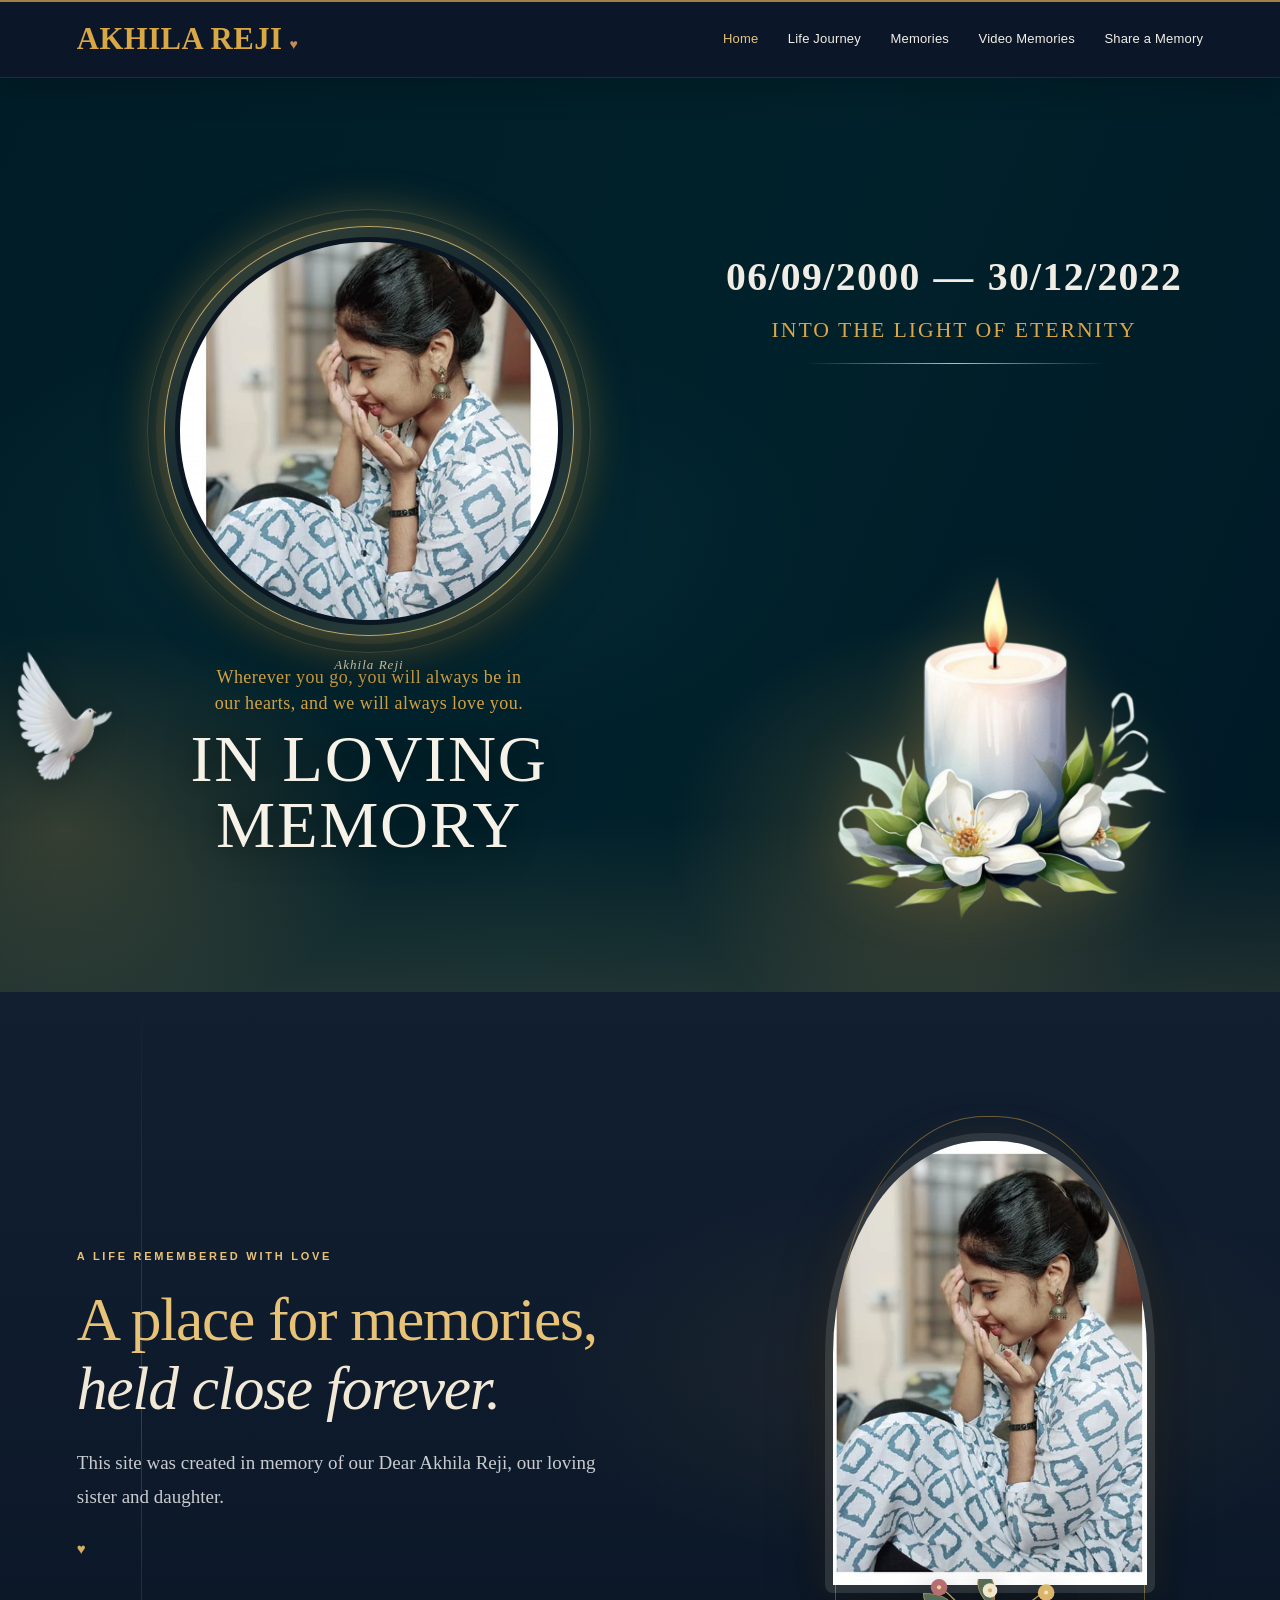
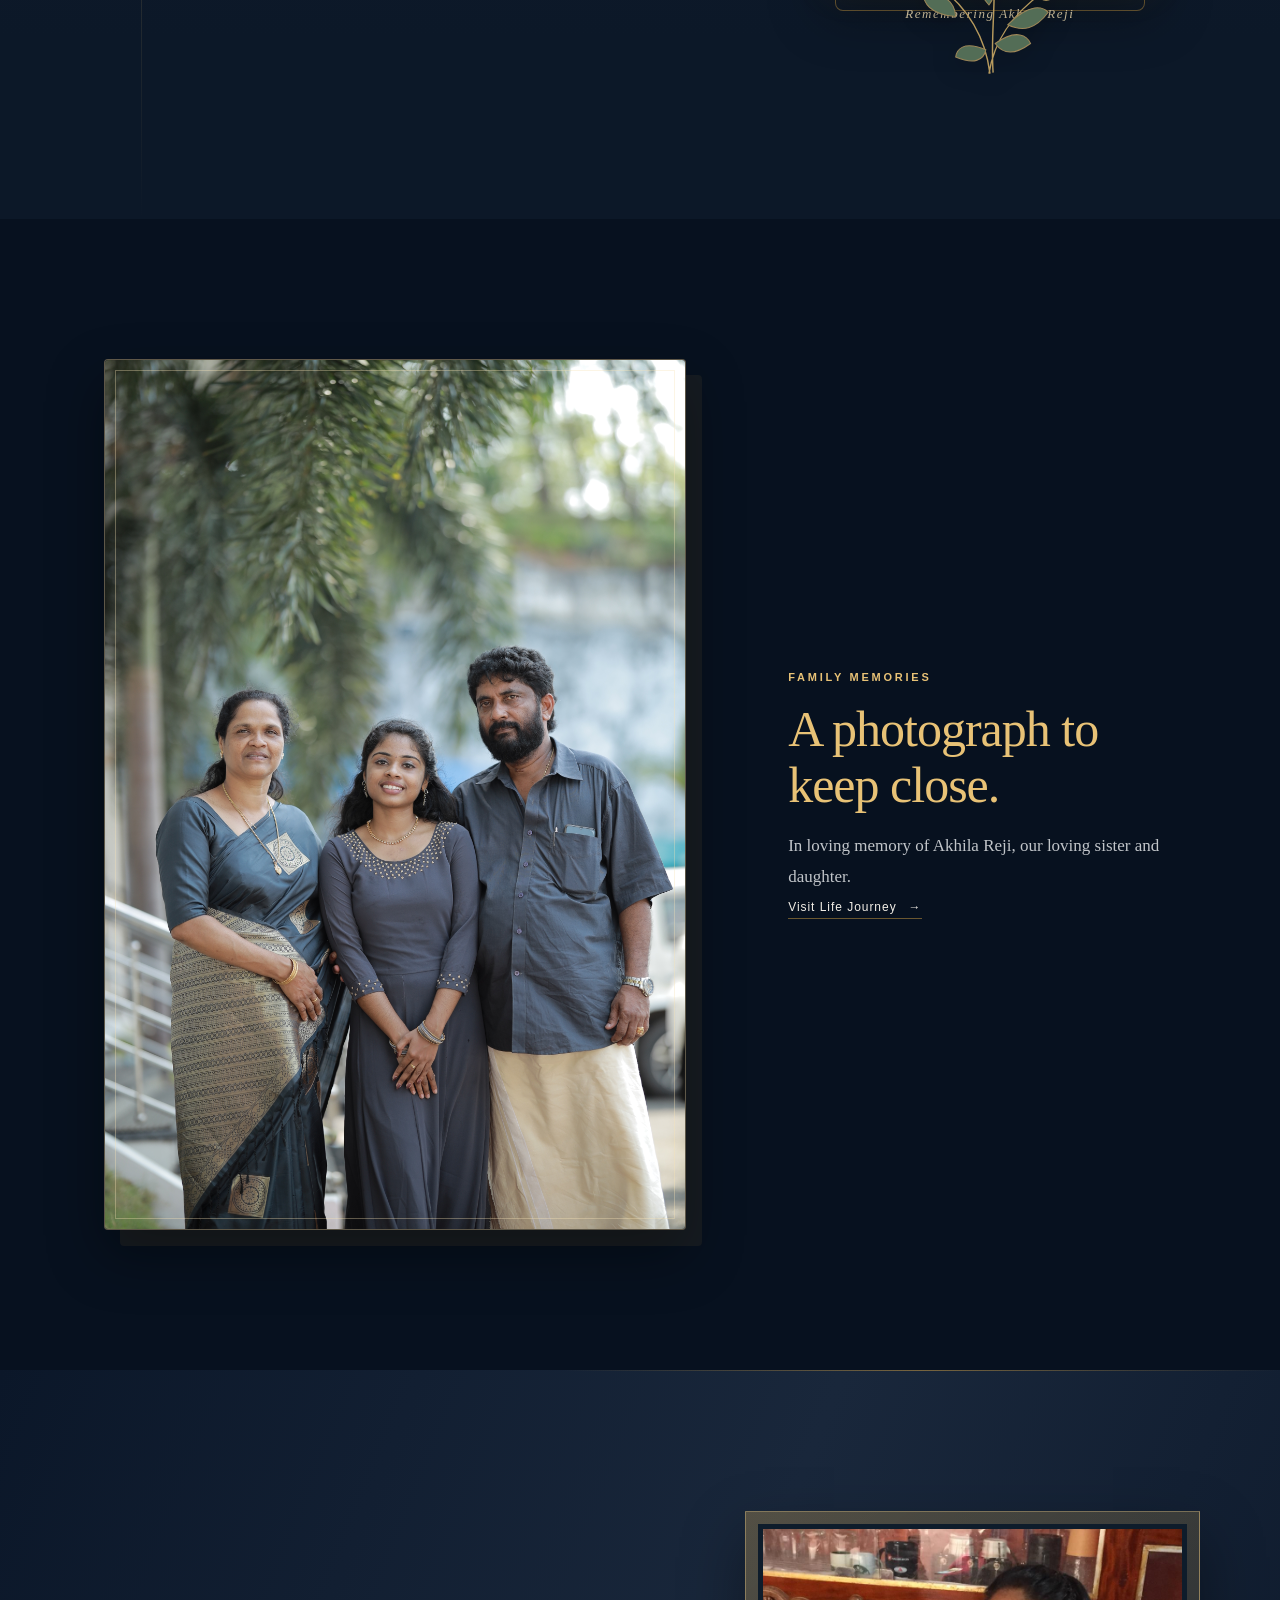
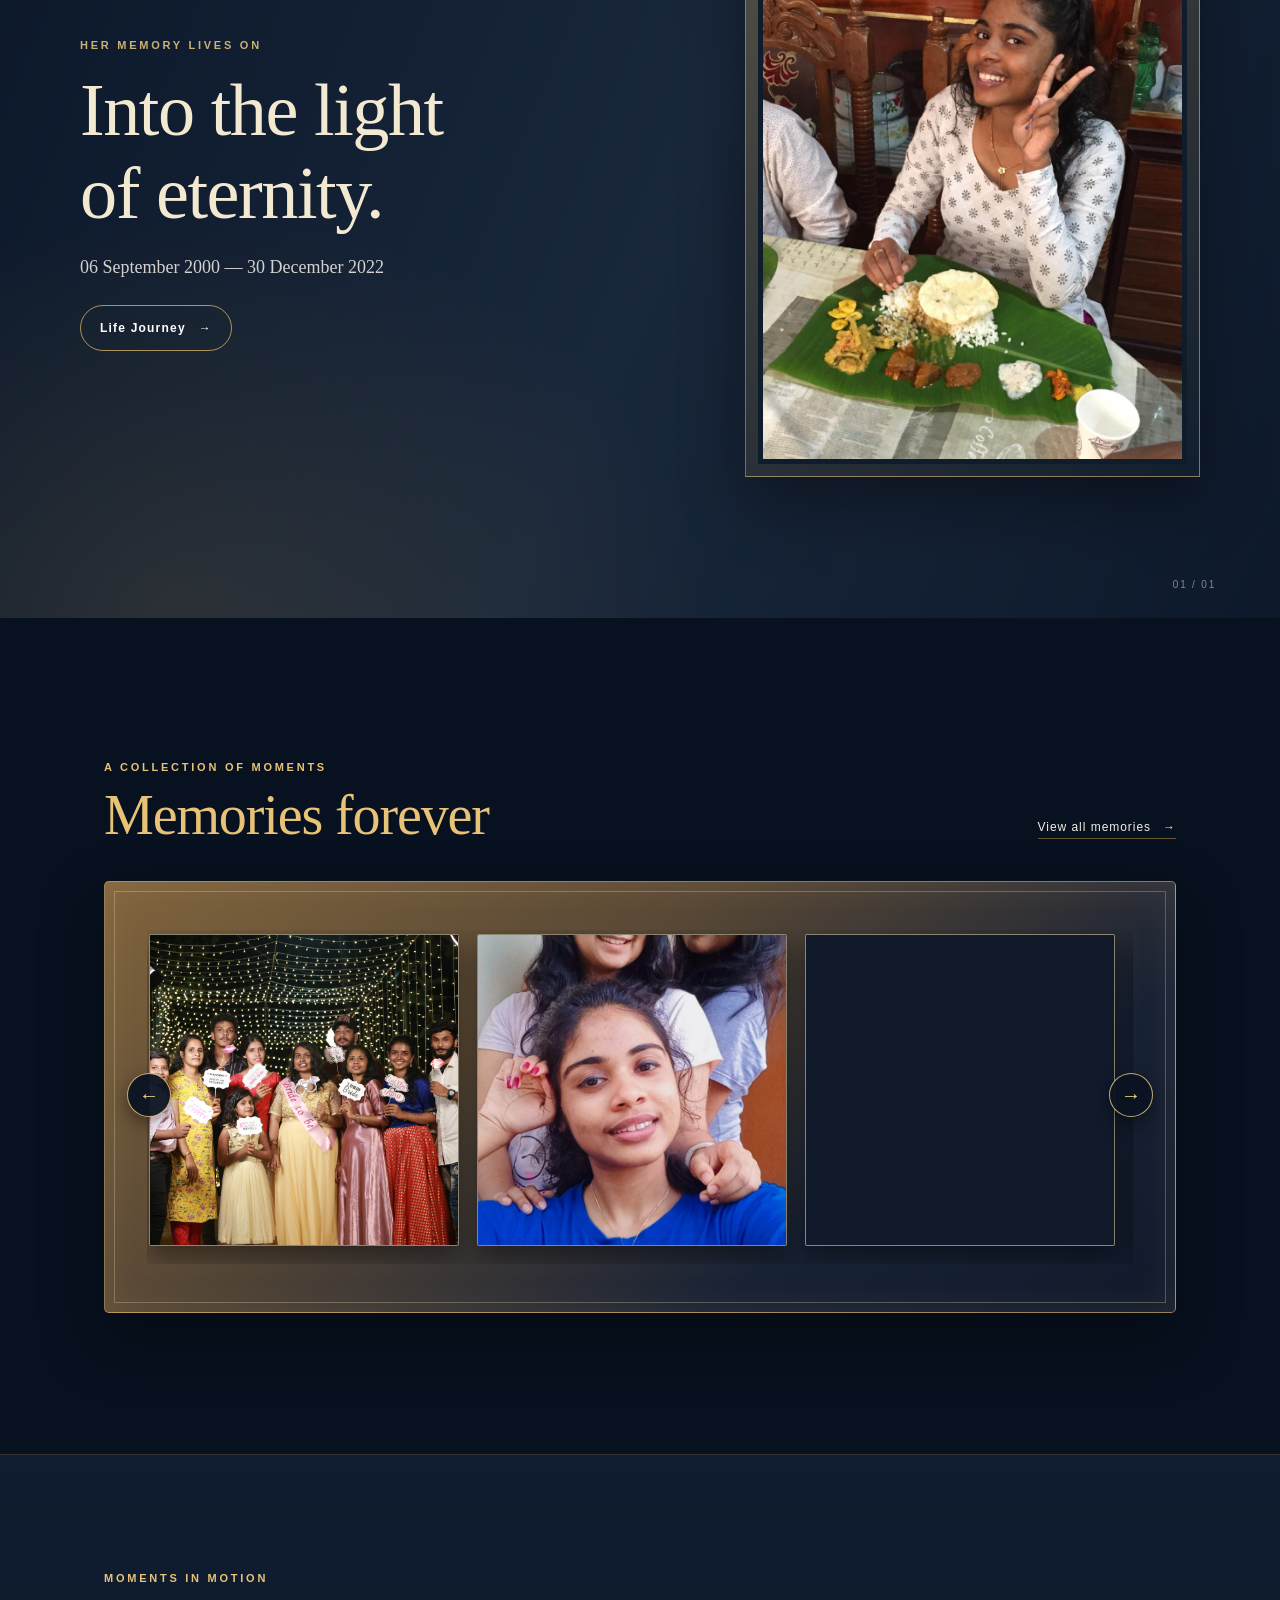
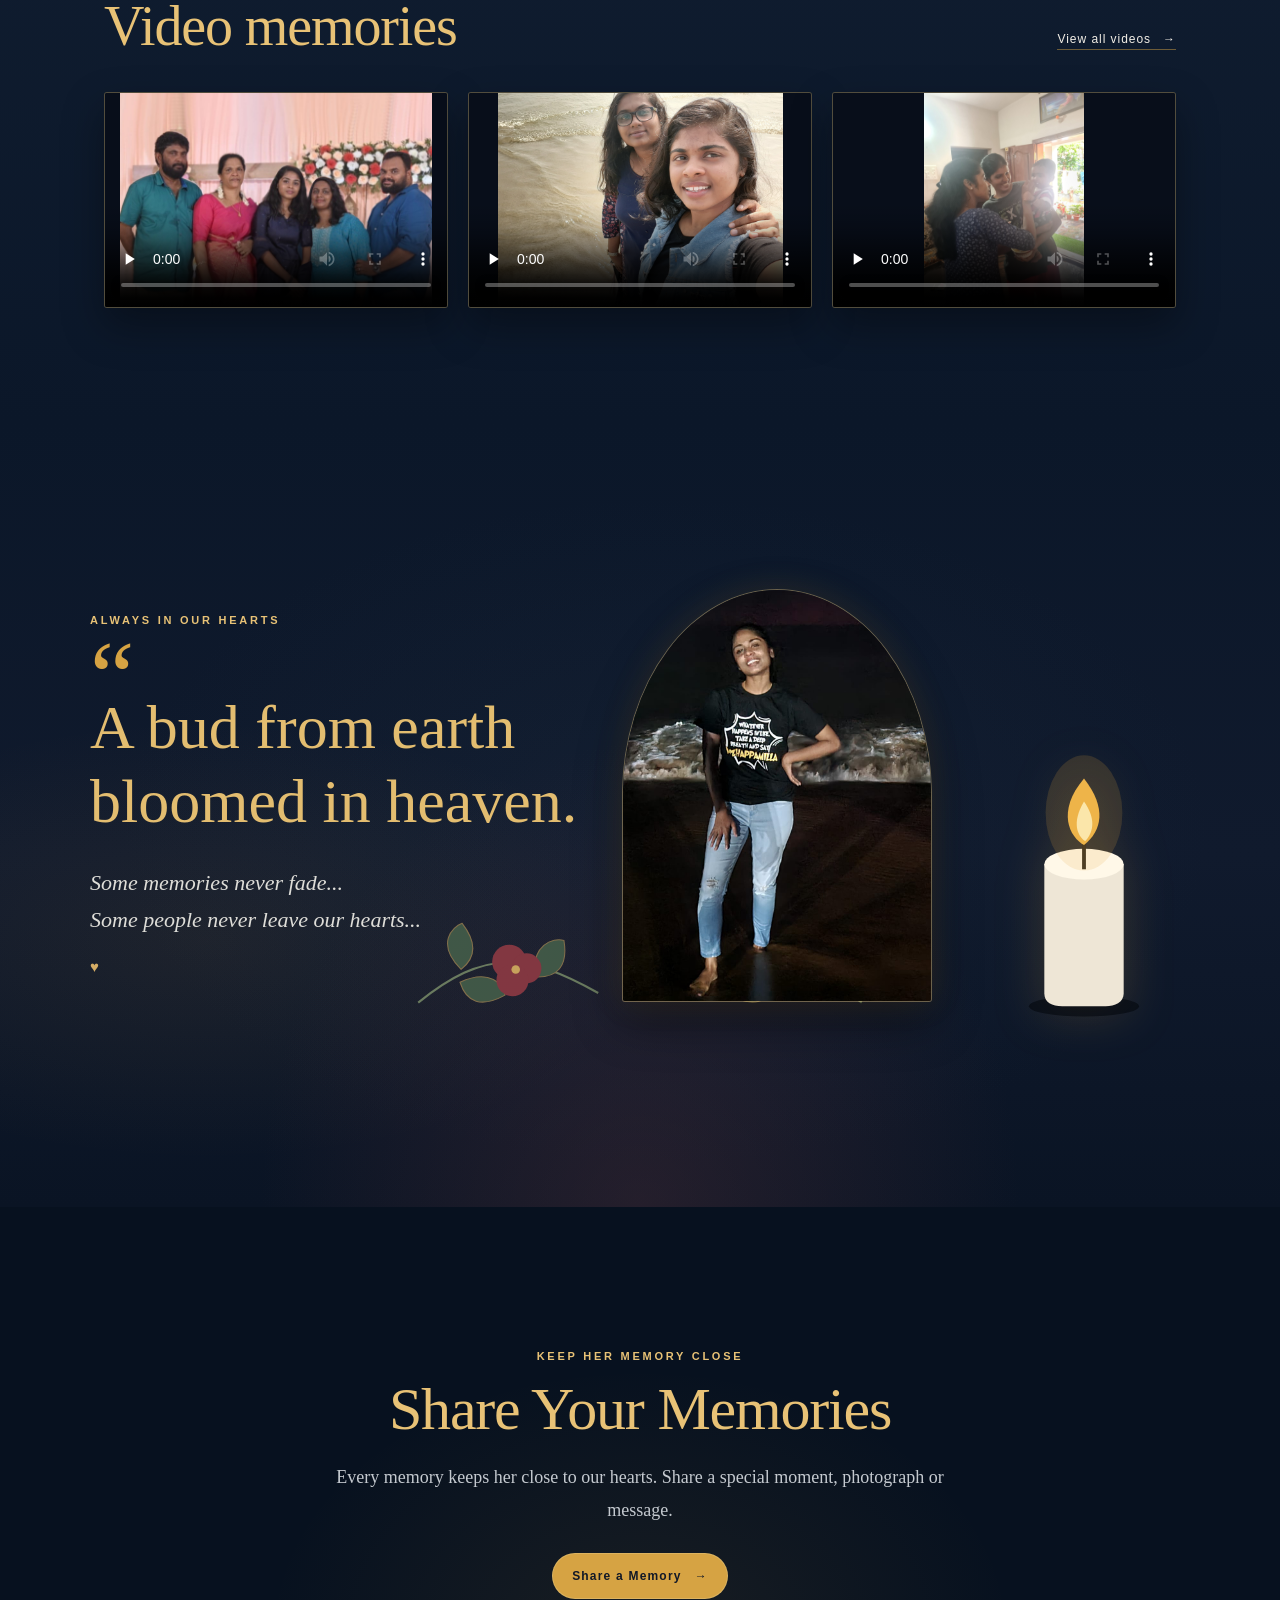
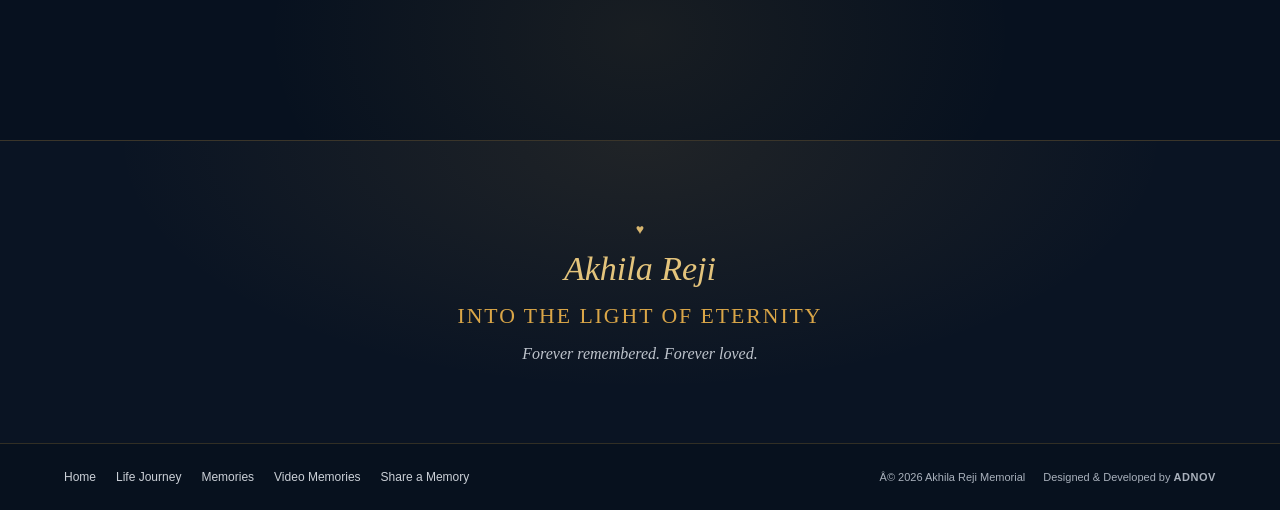
==== commit 157c9f00: "Redesign Entire UI" ====
--- a/index.html
+++ b/index.html
@@ -12,7 +12,7 @@
 </head>
 <body class="home-page">
     <header class="home-header">
-        <a class="home-brand" href="index.html" aria-label="Akhila Reji home">Akhila Reji<span aria-hidden="true">â™¥</span></a>
+        <a class="home-brand" href="index.html" aria-label="Akhila Reji home">Akhila Reji<span aria-hidden="true">&hearts;</span></a>
         <button class="nav-toggle" type="button" aria-expanded="false" aria-controls="primary-navigation" aria-label="Open navigation">
             <span></span><span></span><span></span>
         </button>
@@ -49,31 +49,9 @@
                     </div>
                     <p class="hero-tagline">INTO THE LIGHT OF ETERNITY</p>
                     <span class="hero-rule" aria-hidden="true"></span>
-                    <div class="hero-candle" aria-hidden="true">
-                        <svg viewBox="0 0 180 360" role="presentation">
-                            <defs>
-                                <linearGradient id="wax" x1="0" x2="1">
-                                    <stop offset="0" stop-color="#c9c2b4"/><stop offset=".24" stop-color="#fff9e9"/><stop offset=".72" stop-color="#eee6d4"/><stop offset="1" stop-color="#bcb5a9"/>
-                                </linearGradient>
-                                <radialGradient id="flame-glow"><stop stop-color="#fff5c5" stop-opacity=".8"/><stop offset="1" stop-color="#e5a842" stop-opacity="0"/></radialGradient>
-                            </defs>
-                            <ellipse cx="91" cy="334" rx="73" ry="12" fill="#030a0f" opacity=".5"/>
-                            <ellipse cx="90" cy="118" rx="74" ry="32" fill="#fff8e8"/>
-                            <path d="M16 119h148v201c0 10-13 17-30 17H45c-17 0-29-7-29-17z" fill="url(#wax)"/>
-                            <path d="M16 120c9 13 19 12 28 1 8 15 18 17 27 2 12 12 22 11 30-2 12 12 22 11 31-1 11 13 22 13 32 0" fill="none" stroke="#fff9ec" stroke-width="8" opacity=".8"/>
-                            <path d="M90 92v27" stroke="#34291e" stroke-width="5" stroke-linecap="round"/>
-                            <ellipse cx="90" cy="54" rx="52" ry="69" fill="url(#flame-glow)" class="flame-halo"/>
-                            <path class="candle-flame" d="M90 7C59 45 72 82 90 91c19-13 29-43 0-84z" fill="#f2b94f"/>
-                            <path d="M90 29c-15 26-9 46 1 54 11-12 14-31-1-54z" fill="#fff3c4"/>
-                        </svg>
-                    </div>
-                </div>
-                <svg class="hero-dove" viewBox="0 0 150 120" aria-hidden="true">
-                    <path d="M16 79c23-1 34-16 42-42 4 18 1 28-4 37 19-16 27-34 30-53 14 20 19 39 10 57 15-7 27-18 39-36-1 26-11 44-30 55-21 12-48 11-73 3z" fill="#f5f0e4" opacity=".9"/>
-                    <path d="M80 88c18-2 34-12 48-29M58 74c6-15 6-28 4-37" fill="none" stroke="#d8d0bd" stroke-width="2" opacity=".75"/>
-                    <circle cx="87" cy="57" r="2" fill="#28313a"/>
-                    <path d="m101 59 14 2-12 5" fill="#d6a343"/>
-                </svg>
+                    <img class="hero-candle" src="assets/properties/candle.png" alt="A candle surrounded by white flowers" fetchpriority="high">
+                </div>
+                <img class="hero-dove" src="assets/properties/dove.png" alt="A white dove in flight" aria-hidden="true">
             </div>
         </section>
 
--- a/css/home.css
+++ b/css/home.css
@@ -33,19 +33,20 @@
     z-index: 20;
     top: 0;
     display: flex;
-    min-height: 80px;
+    min-height: 78px;
     align-items: center;
     justify-content: space-between;
     gap: 24px;
-    padding: 12px clamp(24px, 5vw, 82px);
-    border-bottom: 1px solid rgba(214, 163, 67, .25);
-    background: rgba(9, 19, 34, .96);
-    backdrop-filter: blur(16px);
-}
-.home-brand {
-    color: var(--home-gold-light);
-    font: 600 clamp(23px, 2vw, 30px)/1.1 var(--home-serif);
-    letter-spacing: .025em;
+    padding: 12px clamp(24px, 6vw, 110px);
+    border-top: 2px solid rgba(207, 157, 76, .78);
+    border-bottom: 1px solid rgba(214, 163, 67, .14);
+    background: #0b1729;
+    box-shadow: 0 9px 34px rgba(0,0,0,.18);
+}
+body.home-page .home-brand {
+    color: #d9a844;
+    font: 600 clamp(25px, 2.4vw, 36px)/1.1 var(--home-serif);
+    letter-spacing: .015em;
     text-transform: uppercase;
     white-space: nowrap;
 }
@@ -54,51 +55,47 @@
 .primary-navigation a {
     color: #e2e2df;
     font-size: 13px;
-    letter-spacing: .035em;
+    font-weight: 500;
+    letter-spacing: .015em;
     transition: color .2s ease, border-color .2s ease, background .2s ease;
 }
 .primary-navigation a:hover, .primary-navigation a[aria-current="page"] { color: var(--home-gold-light); }
-.primary-navigation .nav-share { padding: 9px 14px; border: 1px solid rgba(214,163,67,.48); border-radius: 999px; }
-.primary-navigation .nav-share:hover { color: var(--home-night-deep); background: var(--home-gold); border-color: var(--home-gold); }
+.primary-navigation .nav-share { padding: 0; border: 0; border-radius: 0; }
+.primary-navigation .nav-share:hover { color: var(--home-gold-light); background: transparent; border-color: transparent; }
 .nav-toggle { display: none; }
 
 .home-hero {
     position: relative;
     display: grid;
-    min-height: max(700px, calc(100svh - 80px));
+    min-height: max(760px, calc(100svh - 78px));
     overflow: hidden;
     isolation: isolate;
     background:
-        radial-gradient(ellipse at 72% 27%, rgba(181, 127, 49, .13), transparent 34%),
-        radial-gradient(ellipse at 27% 62%, rgba(43, 80, 91, .25), transparent 46%),
-        linear-gradient(116deg, #081625 0%, #0e2331 48%, #081827 100%);
+        radial-gradient(ellipse at 73% 83%, rgba(239, 174, 72, .21), transparent 20%),
+        radial-gradient(ellipse at 5% 82%, rgba(235, 173, 81, .22), transparent 19%),
+        radial-gradient(ellipse at 28% 50%, rgba(34, 96, 101, .18), transparent 35%),
+        linear-gradient(112deg, #001d27 0%, #00212b 53%, #001a26 100%);
 }
 .home-hero::before,
 .home-hero::after { position: absolute; z-index: -1; content: ""; pointer-events: none; }
 .home-hero::before {
     inset: auto 0 0;
-    height: 25%;
-    background: linear-gradient(0deg, rgba(5, 12, 21, .68), transparent);
+    height: 19%;
+    background: linear-gradient(0deg, rgba(237, 184, 108, .13), transparent);
 }
 .home-hero::after {
-    top: -30%;
-    left: 41%;
-    width: 52vw;
-    height: 90%;
-    border: 1px solid rgba(220, 186, 116, .08);
-    border-radius: 50%;
-    box-shadow: 0 0 100px rgba(210, 160, 74, .07), inset 0 0 90px rgba(210, 160, 74, .04);
+    display: none;
 }
 .hero-stage {
     position: relative;
     display: grid;
-    width: min(100%, 1400px);
+    width: min(100%, 1600px);
     min-height: inherit;
-    grid-template-columns: minmax(0, 1.1fr) minmax(340px, .9fr);
-    align-items: center;
+    grid-template-columns: minmax(0, 1.1fr) minmax(380px, .9fr);
+    align-items: stretch;
     gap: clamp(20px, 5vw, 84px);
     margin-inline: auto;
-    padding: 60px clamp(28px, 7vw, 100px) 48px;
+    padding: 38px clamp(28px, 6vw, 90px) 54px;
 }
 .hero-portrait-column {
     position: relative;
@@ -106,20 +103,22 @@
     display: flex;
     flex-direction: column;
     align-items: center;
-    padding: 12px 0 0;
+    justify-content: center;
+    padding: 30px 0 0;
 }
 .hero-portrait {
     position: relative;
     z-index: 2;
     display: grid;
-    width: clamp(270px, 31vw, 420px);
-    aspect-ratio: 1;
+    width: clamp(290px, 32vw, 470px);
+    height: clamp(290px, 32vw, 470px);
+    flex: 0 0 auto;
     place-items: center;
-    padding: 13px;
+    padding: 10px;
     border: 1px solid rgba(236, 201, 125, .76);
     border-radius: 50%;
     background: linear-gradient(145deg, rgba(229, 192, 111, .28), rgba(19, 37, 48, .78) 45%, rgba(229, 192, 111, .22));
-    box-shadow: 0 0 0 8px rgba(211, 170, 90, .08), 0 0 42px rgba(218, 170, 78, .3), 0 26px 70px rgba(0,0,0,.48);
+    box-shadow: 0 0 0 8px rgba(211, 170, 90, .08), 0 0 50px rgba(218, 170, 78, .4), 0 22px 62px rgba(0,0,0,.42);
 }
 .portrait-aureole {
     position: absolute;
@@ -130,8 +129,10 @@
     pointer-events: none;
 }
 .hero-portrait img {
-    width: 100%;
-    height: 100%;
+    position: absolute;
+    inset: 10px;
+    width: calc(100% - 20px);
+    height: calc(100% - 20px);
     border: 5px solid rgba(7, 18, 29, .8);
     border-radius: 50%;
     background: #1a2d39;
@@ -147,20 +148,20 @@
     font: italic 13px var(--home-serif);
     letter-spacing: .08em;
 }
-.hero-remembrance { width: min(100%, 520px); margin-top: 44px; text-align: center; }
+.hero-remembrance { width: min(100%, 600px); margin-top: 28px; text-align: center; }
 .hero-whisper {
     max-width: 540px;
     margin: 0 auto 10px;
     color: #d6a343;
-    font: 17px/1.45 var(--home-serif);
+    font: 18px/1.45 var(--home-serif);
     letter-spacing: .025em;
     text-wrap: balance;
 }
 .hero-remembrance h1 {
     margin: 0;
     color: #f6f2e8;
-    font: 500 clamp(38px, 5.5vw, 72px)/.99 var(--home-serif);
-    letter-spacing: .075em;
+    font: 500 clamp(43px, 5.2vw, 78px)/.99 var(--home-serif);
+    letter-spacing: .025em;
     text-shadow: 0 3px 30px rgba(0, 0, 0, .55);
     text-transform: uppercase;
 }
@@ -168,11 +169,12 @@
     position: relative;
     z-index: 3;
     align-self: stretch;
+    min-height: inherit;
     display: flex;
     flex-direction: column;
     align-items: center;
     justify-content: flex-start;
-    padding: clamp(24px, 6vh, 84px) 0 0;
+    padding: clamp(96px, 15vh, 190px) 20px 0 0;
     text-align: center;
 }
 .eyebrow, .section-kicker {
@@ -184,32 +186,33 @@
     line-height: 1.5;
     text-transform: uppercase;
 }
-.hero-copy .eyebrow { font: 500 clamp(29px, 3.2vw, 44px)/1.15 var(--home-serif); letter-spacing: .04em; }
+.hero-copy .eyebrow { display: none; }
 .hero-dates {
     display: flex;
     flex-wrap: wrap;
     align-items: center;
     justify-content: center;
     gap: 7px 13px;
-    margin-top: 21px;
+    margin-top: 0;
     color: #f1ede5;
-    font: 600 clamp(20px, 2.3vw, 30px)/1.35 var(--home-serif);
+    font: 600 clamp(27px, 3.1vw, 44px)/1.35 var(--home-serif);
     letter-spacing: .035em;
 }
-.hero-tagline { margin: 12px 0 0; color: var(--home-gold); font: 400 clamp(15px, 1.6vw, 21px)/1.5 var(--home-serif); letter-spacing: .13em; }
-.hero-rule { width: min(260px, 65%); height: 1px; margin-top: 20px; background: linear-gradient(90deg, transparent, rgba(239,222,183,.8), transparent); }
-.hero-candle { position: absolute; right: 1%; bottom: 7%; width: clamp(116px, 14vw, 190px); filter: drop-shadow(0 0 24px rgba(236, 173, 64, .14)); }
-.hero-candle svg { width: 100%; height: auto; overflow: visible; }
+.hero-tagline { margin: 9px 0 0; color: #daa648; font: 400 clamp(17px, 1.7vw, 23px)/1.5 var(--home-serif); letter-spacing: .09em; }
+.hero-rule { width: min(300px, 66%); height: 1px; margin-top: 17px; background: linear-gradient(90deg, transparent, rgba(239,222,183,.82), transparent); }
+.hero-candle { position: absolute; z-index: 1; right: 1%; bottom: -2%; width: clamp(300px, 32vw, 500px); max-width: 46%; height: min(76%, 650px); object-fit: contain; object-position: center bottom; filter: drop-shadow(0 0 30px rgba(236, 173, 64, .24)); pointer-events: none; }
 .candle-flame { transform-origin: 50% 92%; animation: candle-flicker 2.6s ease-in-out infinite alternate; }
 .flame-halo { transform-origin: center; animation: candle-glow 3.1s ease-in-out infinite alternate; }
 .hero-dove {
     position: absolute;
     z-index: 2;
-    bottom: 9%;
-    left: 5%;
-    width: clamp(80px, 9vw, 132px);
-    opacity: .76;
-    filter: drop-shadow(0 0 12px rgba(255,255,255,.28));
+    bottom: 23%;
+    left: 1%;
+    width: clamp(86px, 8vw, 112px);
+    height: auto;
+    object-fit: contain;
+    opacity: .96;
+    filter: drop-shadow(0 5px 14px rgba(0,0,0,.22));
     transform: rotate(-6deg);
 }
 .hero-butterfly-layer { position: absolute; z-index: 2; inset: 0; overflow: hidden; pointer-events: none; }
@@ -444,8 +447,10 @@
 @keyframes candle-glow { from { opacity: .56; transform: scale(.94); } to { opacity: .95; transform: scale(1.08); } }
 
 @media (max-width: 1000px) {
-    .hero-stage { grid-template-columns: minmax(0, 1fr) minmax(290px, .88fr); gap: 22px; padding-inline: 42px; }
-    .hero-candle { right: -1%; bottom: 6%; }
+    .hero-stage { grid-template-columns: minmax(0, 1fr) minmax(300px, .88fr); gap: 14px; padding-inline: 38px; }
+    .hero-portrait { width: clamp(270px, 34vw, 370px); height: clamp(270px, 34vw, 370px); }
+    .hero-candle { right: -2%; bottom: -1%; width: clamp(270px, 33vw, 390px); max-width: 49%; }
+    .hero-dove { left: -1%; bottom: 24%; width: 104px; }
     .quote-inner { grid-template-columns: 1fr .6fr .3fr; gap: 14px; }
     .quote-candle { width: 95px; }
 }
@@ -469,19 +474,18 @@
     .primary-navigation a { padding: 11px 4px; }
     .primary-navigation .nav-share { align-self: flex-start; margin-top: 5px; padding: 8px 13px; }
     .home-hero { min-height: auto; }
-    .hero-stage { min-height: 0; grid-template-columns: minmax(0,1fr); gap: 0; padding: 44px 20px 74px; }
-    .hero-copy { order: -1; min-height: 250px; padding: 0 12px; }
-    .hero-copy .eyebrow { margin-bottom: 4px; font-size: clamp(25px, 7vw, 37px); }
-    .hero-dates { margin-top: 8px; font-size: clamp(17px, 4.8vw, 23px); }
-    .hero-tagline { max-width: 280px; margin-top: 8px; font-size: 13px; }
-    .hero-rule { margin-top: 15px; }
-    .hero-candle { right: 2%; bottom: -13px; width: 88px; }
-    .hero-portrait-column { padding-top: 10px; }
-    .hero-portrait { width: min(66vw, 300px); }
-    .hero-remembrance { width: min(100%, 450px); margin-top: 36px; }
+    .hero-stage { min-height: 0; grid-template-columns: minmax(0,1fr); gap: 0; padding: 24px 20px 210px; }
+    .hero-copy { order: -1; min-height: 0; padding: 0 6px; }
+    .hero-dates { margin-top: 0; font-size: clamp(22px, 6vw, 30px); }
+    .hero-tagline { max-width: 310px; margin-top: 5px; font-size: 14px; }
+    .hero-rule { margin-top: 9px; }
+    .hero-portrait-column { padding-top: 20px; }
+    .hero-portrait { width: min(65vw, 270px); height: min(65vw, 270px); }
+    .hero-remembrance { width: min(100%, 450px); margin-top: 25px; }
     .hero-whisper { max-width: 350px; font-size: 15px; }
     .hero-remembrance h1 { font-size: clamp(37px, 10vw, 55px); }
-    .hero-dove { bottom: 18%; left: 2%; width: 65px; }
+    .hero-candle { top: 495px; right: 2px; width: 100px; height: 140px; opacity: .86; }
+    .hero-dove { top: 520px; bottom: auto; left: 2px; width: 44px; }
     .intro-section { min-height: 0; grid-template-columns: minmax(0,1fr); gap: 48px; padding: 84px 26px 98px; }
     .intro-copy { margin-inline: auto; text-align: center; }
     .intro-copy h2 { font-size: clamp(36px, 10vw, 50px); }
@@ -527,10 +531,13 @@
 }
 @media (max-width: 420px) {
     body.home-page { font-size: 15px; }
-    .home-brand { font-size: 21px; }
+    body.home-page .home-brand { font-size: 21px; }
     .hero-stage { padding-inline: 16px; }
-    .hero-candle { right: -4%; width: 76px; }
-    .hero-dove { width: 52px; }
+    .hero-dates { gap: 2px 7px; font-size: clamp(18px, 5.8vw, 22px); }
+    .hero-tagline { max-width: 100%; font-size: 12px; letter-spacing: .06em; }
+    .hero-rule { width: 62%; }
+    .hero-candle { top: 495px; right: 2px; width: 86px; height: 125px; }
+    .hero-dove { top: 520px; left: 2px; width: 40px; }
     .section-shell { padding-inline: 18px; }
     .section-heading h2 { font-size: 33px; }
     .life-section { padding-inline: 20px; }
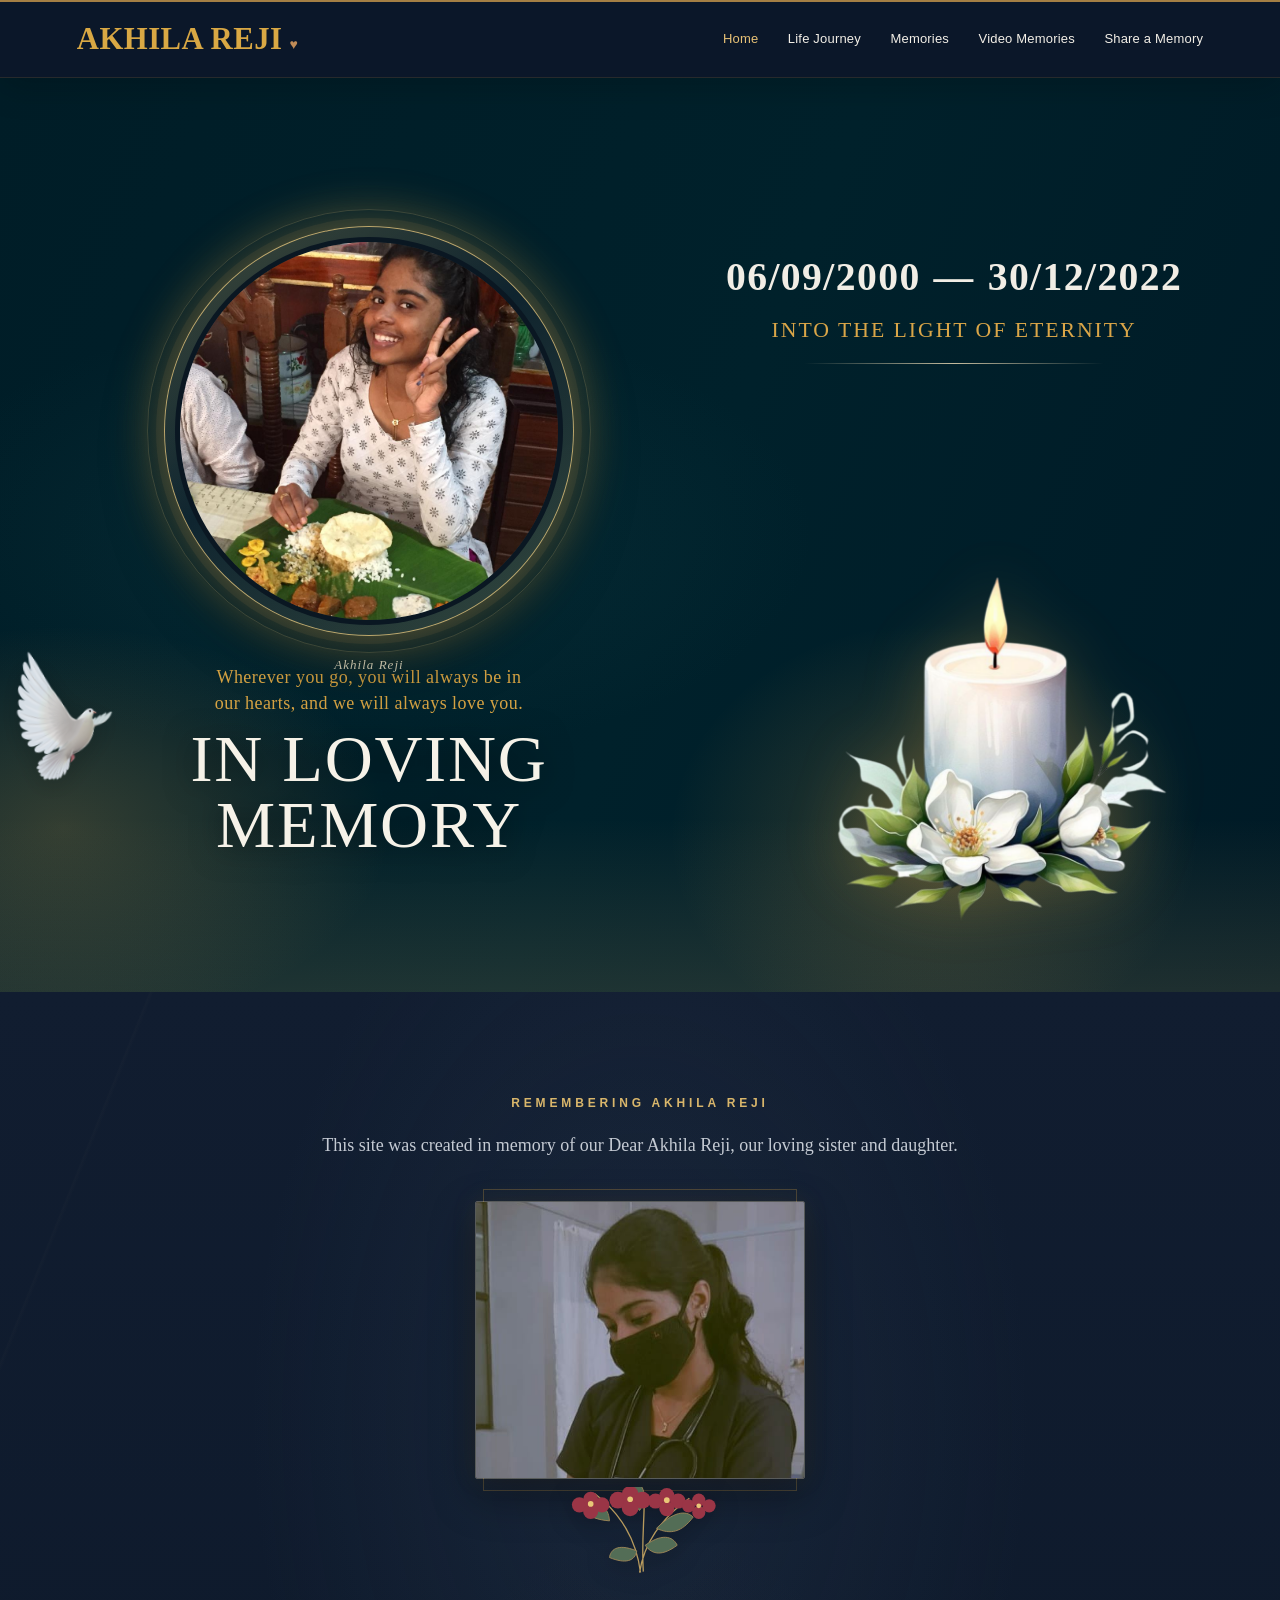
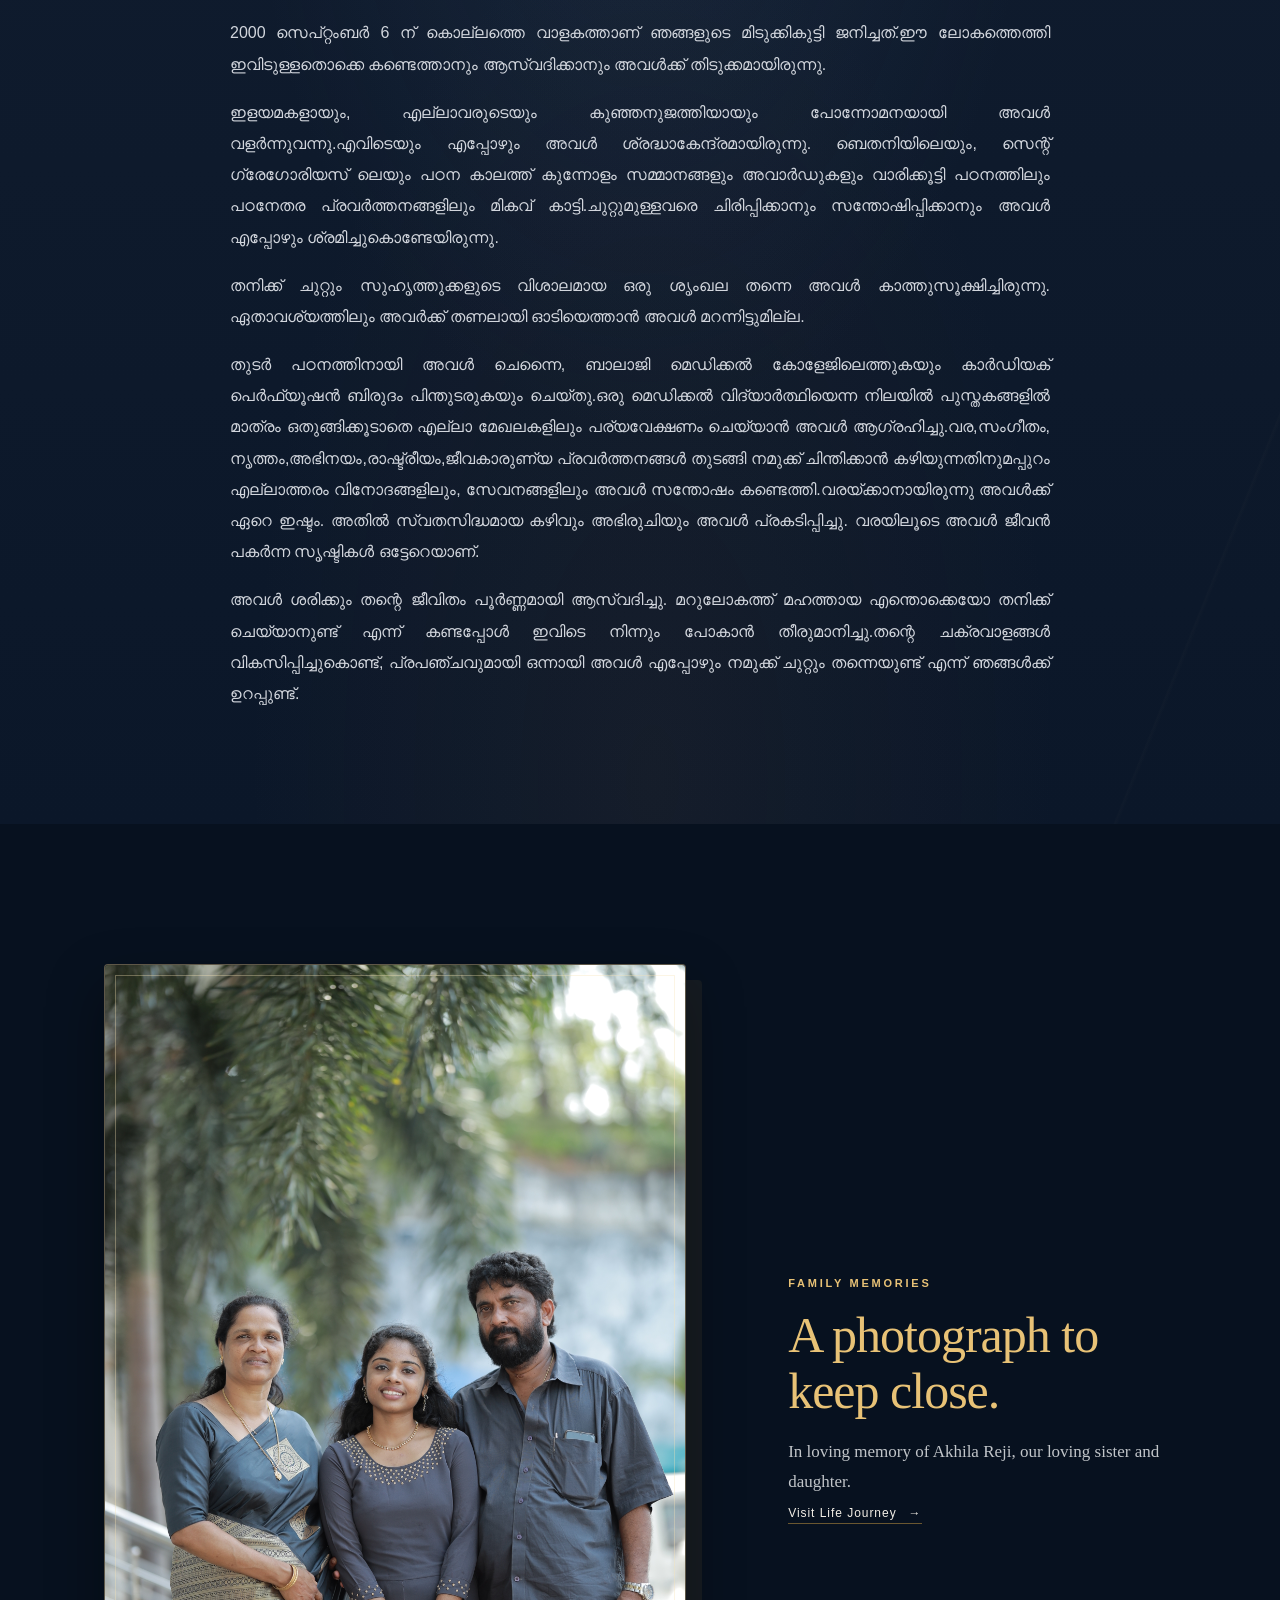
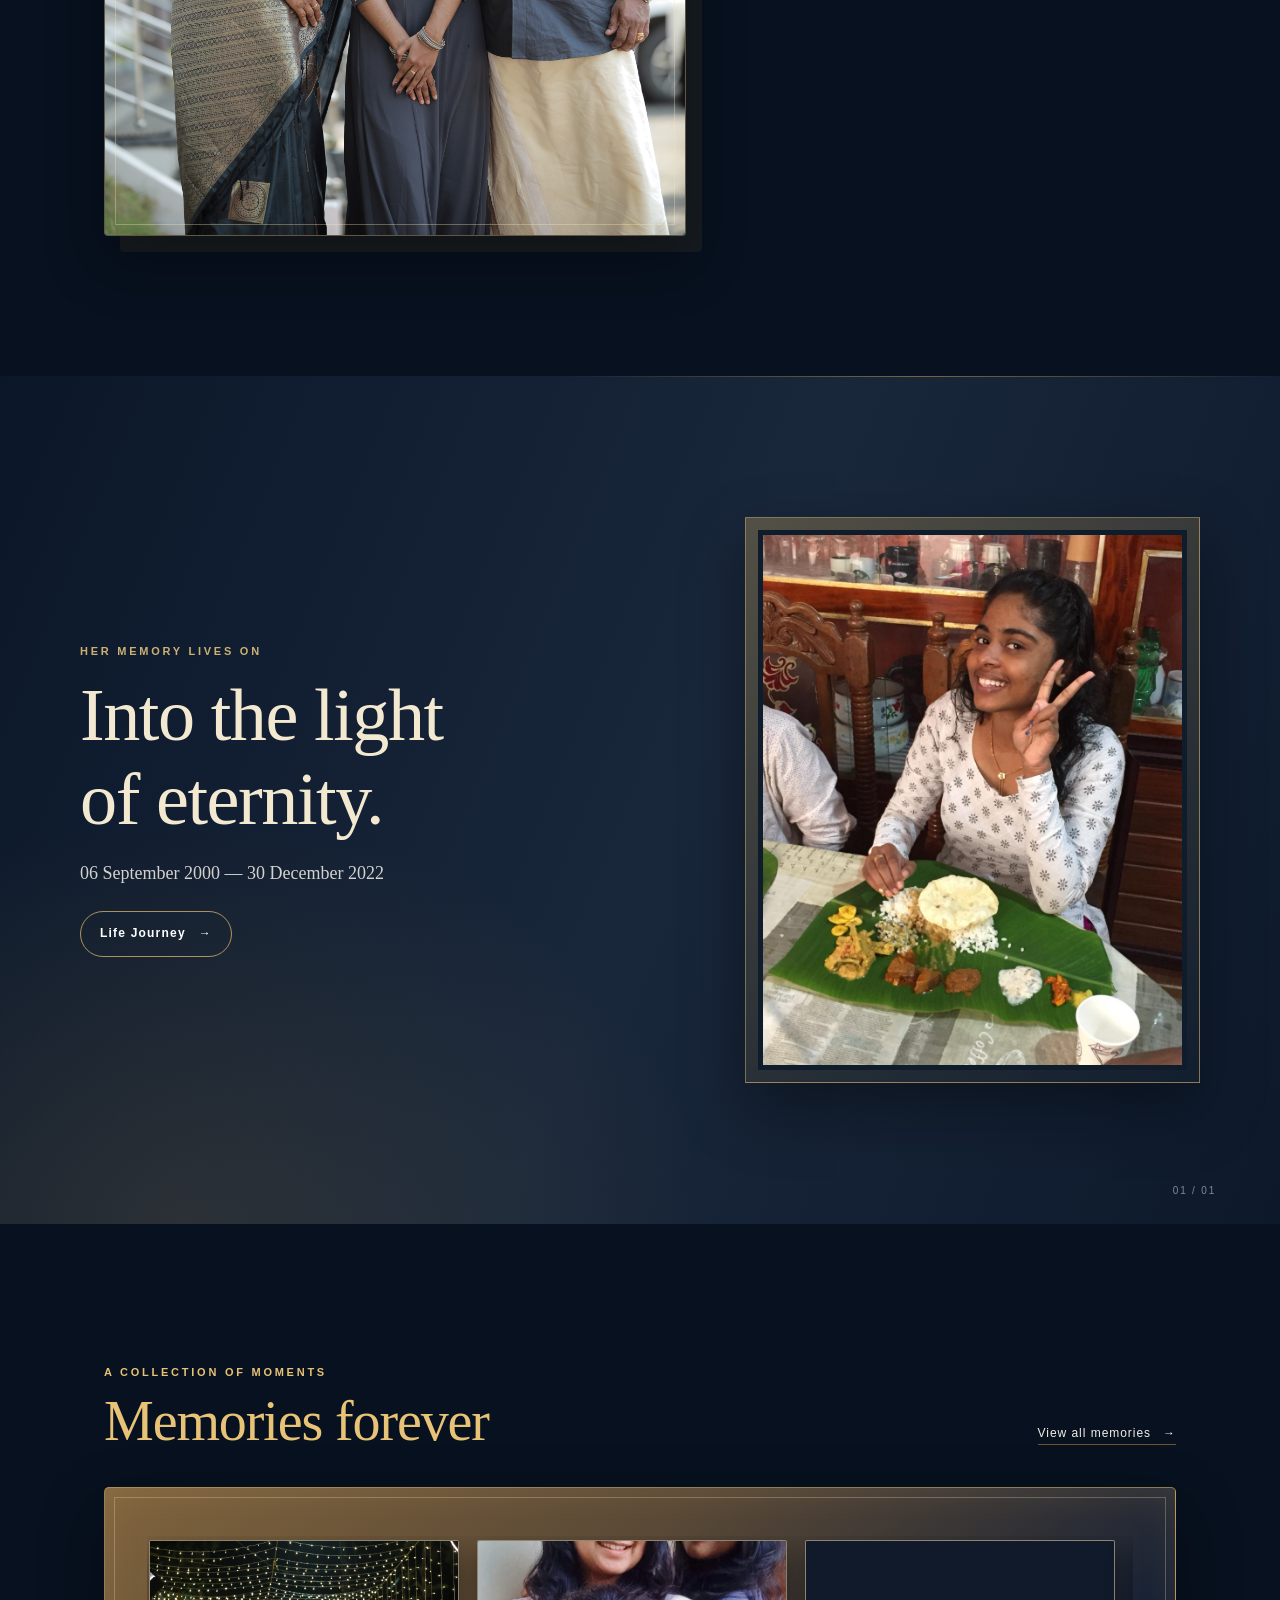
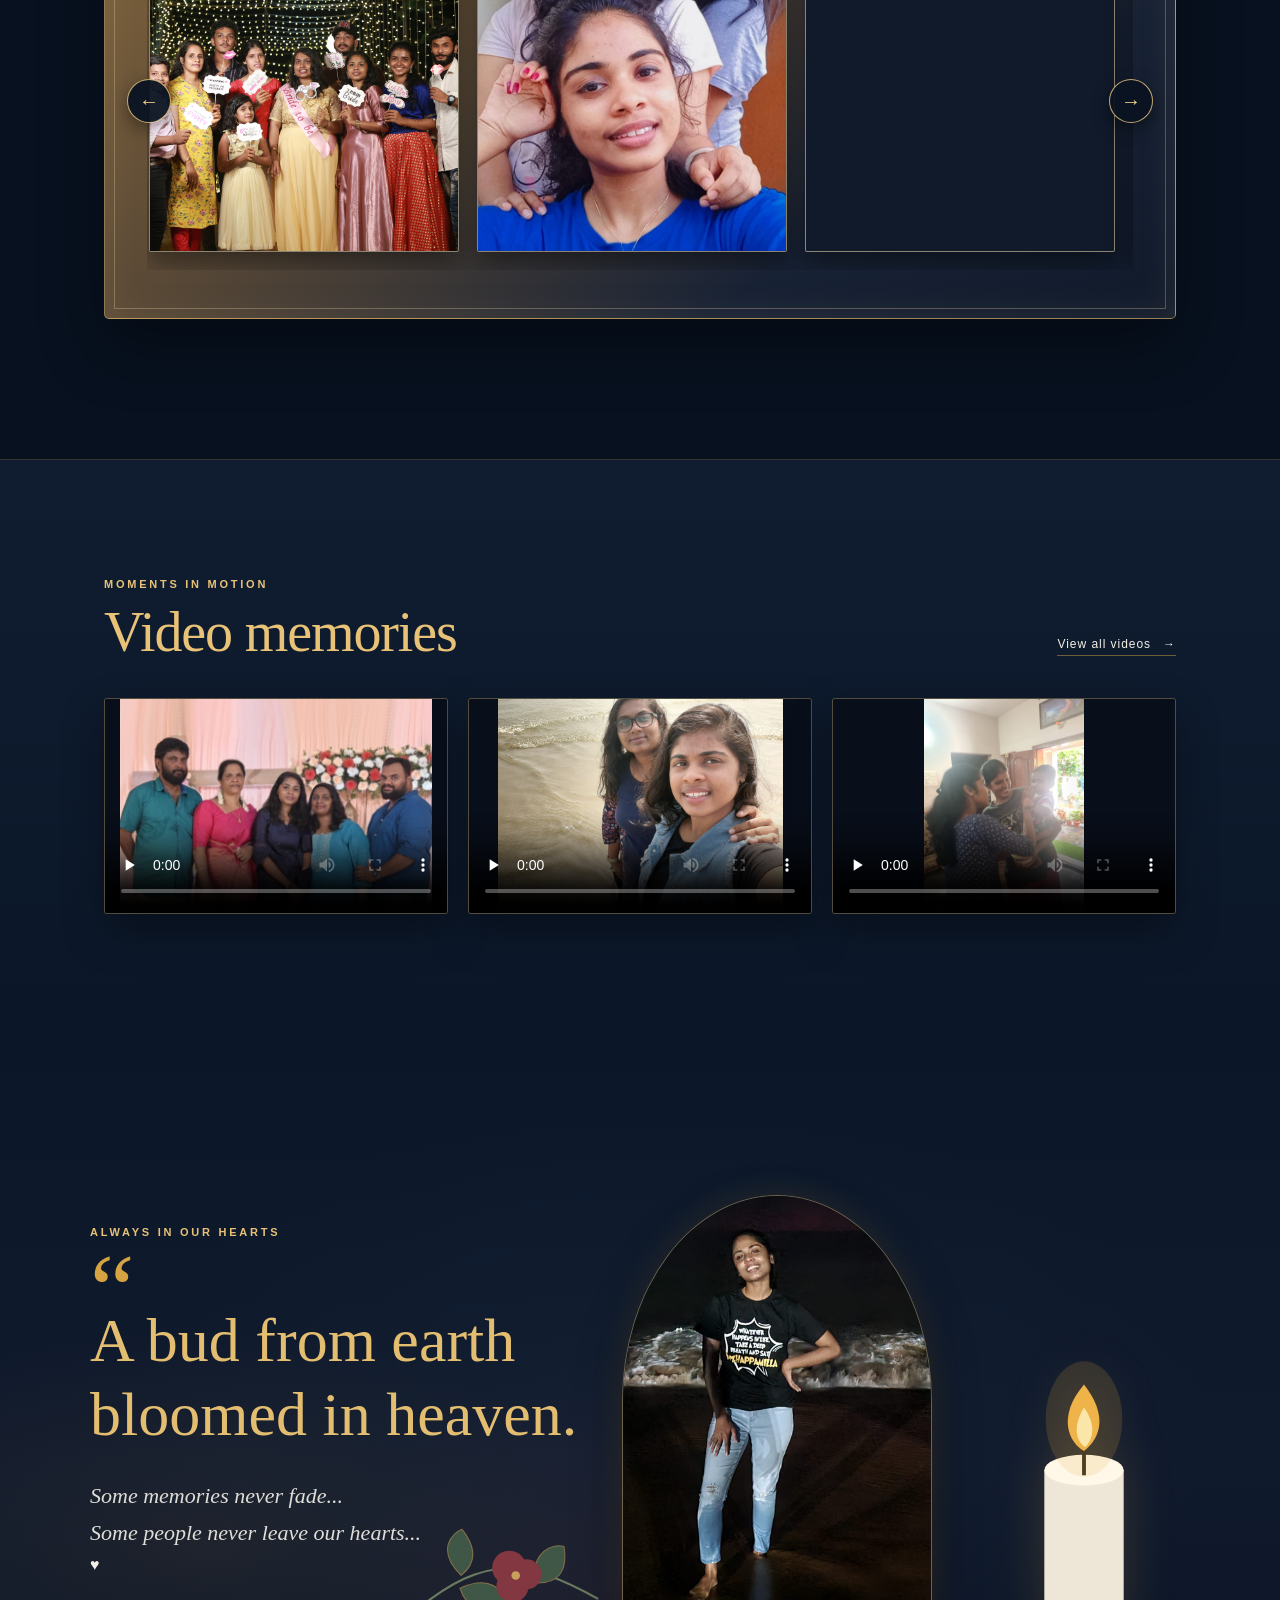
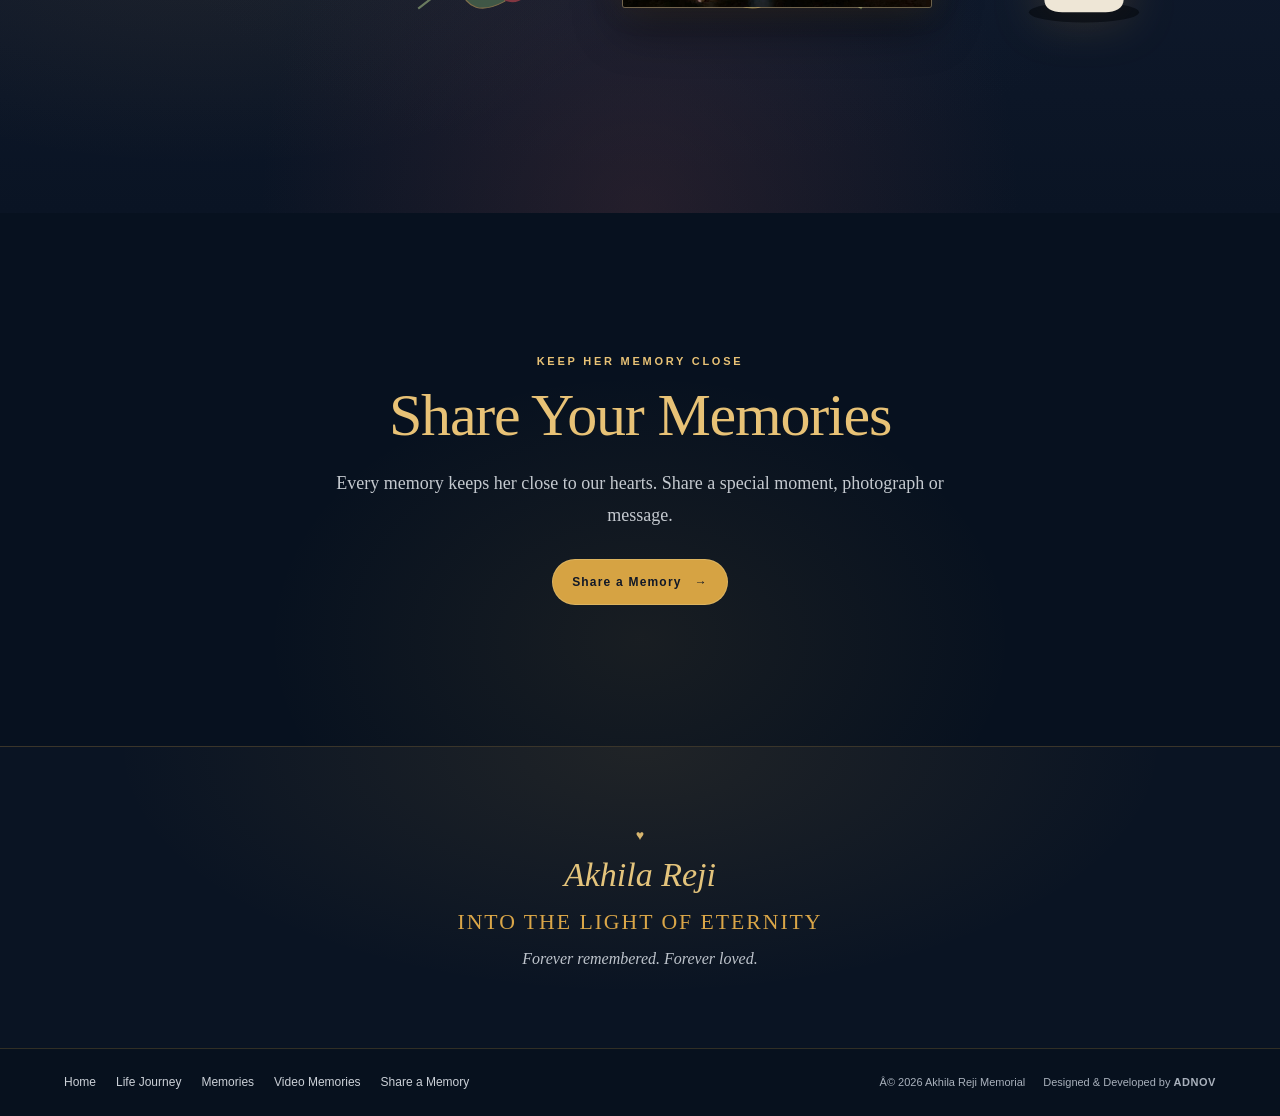
==== commit 52cb9b0c: "Redesign Entire UI" ====
--- a/index.html
+++ b/index.html
@@ -57,21 +57,30 @@
 
         <section class="intro-section" aria-labelledby="intro-title">
             <div class="intro-copy">
-                <p class="section-kicker">A life remembered with love</p>
-                <h2 id="intro-title">A place for memories,<br><em>held close forever.</em></h2>
-                <p>This site was created in memory of our Dear Akhila Reji, our loving sister and daughter.</p>
-                <span class="small-heart" aria-hidden="true">&hearts;</span>
+                <h2 id="intro-title" class="intro-heading">REMEMBERING AKHILA REJI</h2>
+                <p class="intro-description">This site was created in memory of our Dear Akhila Reji, our loving sister and daughter.</p>
             </div>
             <figure class="intro-portrait">
-                <img src="assets/images/f15607_536f770d8bc64a7aabb70030f6729486~mv2.jpg" alt="Akhila Reji in a quiet, joyful moment" loading="lazy" decoding="async">
-                <figcaption>Remembering Akhila Reji</figcaption>
+                <img src="assets/images/f15607_8e14c0362efa4abf9bfff18c82eca961~mv2.jpg" alt="Akhila Reji in her medical uniform" loading="lazy" decoding="async">
                 <svg class="floral-spray" viewBox="0 0 250 95" aria-hidden="true">
                     <path d="M125 91C121 60 108 31 76 7m48 84c5-32 22-57 53-79m-49 78c-2-28 1-53 1-77" fill="none" stroke="#b79a5d" stroke-width="1.4"/>
                     <path d="M92 36C66 34 61 22 61 14c19 0 30 6 31 22zm50 8c22-22 34-17 39-12-12 16-24 19-39 12zm-18-19c-18-20-9-30-3-34 10 14 11 23 3 34zm-3 43c-22-9-28 0-29 7 17 7 27 4 29-7zm9-6c21-15 31-7 34 0-15 11-26 11-34 0z" fill="#536d56" stroke="#9d8657" stroke-width="1"/>
-                    <circle cx="76" cy="8" r="8" fill="#b76e73"/><circle cx="179" cy="13" r="8" fill="#d9b66b"/><circle cx="125" cy="11" r="7" fill="#f1e7d0"/>
-                    <circle cx="76" cy="8" r="2" fill="#eed795"/><circle cx="179" cy="13" r="2" fill="#f5e6b9"/><circle cx="125" cy="11" r="2" fill="#d8b56c"/>
+                    <g fill="#9a3546">
+                        <circle cx="60" cy="19" r="8"/><circle cx="72" cy="13" r="8"/><circle cx="84" cy="19" r="8"/><circle cx="72" cy="26" r="8"/>
+                        <circle cx="101" cy="14" r="9"/><circle cx="114" cy="8" r="9"/><circle cx="127" cy="14" r="9"/><circle cx="114" cy="22" r="9"/>
+                        <circle cx="141" cy="15" r="8"/><circle cx="153" cy="9" r="8"/><circle cx="165" cy="15" r="8"/><circle cx="153" cy="23" r="8"/>
+                        <circle cx="176" cy="20" r="7"/><circle cx="187" cy="14" r="7"/><circle cx="198" cy="20" r="7"/><circle cx="187" cy="27" r="7"/>
+                    </g>
+                    <g fill="#e9c777"><circle cx="72" cy="18" r="3"/><circle cx="114" cy="13" r="3"/><circle cx="153" cy="14" r="3"/><circle cx="187" cy="20" r="2.5"/></g>
                 </svg>
             </figure>
+            <article class="life-story" lang="ml" aria-label="Akhila Reji's life story">
+                <p>2000 സെപ്റ്റംബർ 6 ന് കൊല്ലത്തെ വാളകത്താണ് ഞങ്ങളുടെ മിടുക്കികുട്ടി ജനിച്ചത്.ഈ ലോകത്തെത്തി ഇവിടുള്ളതൊക്കെ കണ്ടെത്താനും ആസ്വദിക്കാനും അവൾക്ക് തിടുക്കമായിരുന്നു.</p>
+                <p>ഇളയമകളായും, എല്ലാവരുടെയും കുഞ്ഞനുജത്തിയായും പോന്നോമനയായി അവൾ വളർന്നുവന്നു.എവിടെയും എപ്പോഴും അവൾ ശ്രദ്ധാകേന്ദ്രമായിരുന്നു. ബെതനിയിലെയും, സെന്റ് ഗ്രേഗോരിയസ് ലെയും പഠന കാലത്ത് കുന്നോളം സമ്മാനങ്ങളും അവാർഡുകളും വാരിക്കൂട്ടി പഠനത്തിലും പഠനേതര പ്രവർത്തനങ്ങളിലും മികവ് കാട്ടി.ചുറ്റുമുള്ളവരെ ചിരിപ്പിക്കാനും സന്തോഷിപ്പിക്കാനും അവൾ എപ്പോഴും ശ്രമിച്ചുകൊണ്ടേയിരുന്നു.</p>
+                <p>തനിക്ക് ചുറ്റും സുഹൃത്തുക്കളുടെ വിശാലമായ ഒരു ശൃംഖല തന്നെ അവൾ കാത്തുസൂക്ഷിച്ചിരുന്നു. ഏതാവശ്യത്തിലും അവർക്ക് തണലായി ഓടിയെത്താൻ അവൾ മറന്നിട്ടുമില്ല.</p>
+                <p>തുടർ പഠനത്തിനായി അവൾ ചെന്നൈ, ബാലാജി മെഡിക്കൽ കോളേജിലെത്തുകയും കാർഡിയക് പെർഫ്യൂഷൻ ബിരുദം പിന്തുടരുകയും ചെയ്തു.ഒരു മെഡിക്കൽ വിദ്യാർത്ഥിയെന്ന നിലയിൽ പുസ്തകങ്ങളിൽ മാത്രം ഒതുങ്ങിക്കൂടാതെ എല്ലാ മേഖലകളിലും പര്യവേക്ഷണം ചെയ്യാൻ അവൾ ആഗ്രഹിച്ചു.വര,സംഗീതം, നൃത്തം,അഭിനയം,രാഷ്ട്രീയം,ജീവകാരുണ്യ പ്രവർത്തനങ്ങൾ തുടങ്ങി നമുക്ക് ചിന്തിക്കാൻ കഴിയുന്നതിനുമപ്പുറം എല്ലാത്തരം വിനോദങ്ങളിലും, സേവനങ്ങളിലും അവൾ സന്തോഷം കണ്ടെത്തി.വരയ്ക്കാനായിരുന്നു അവൾക്ക് ഏറെ ഇഷ്ടം. അതിൽ സ്വതസിദ്ധമായ കഴിവും അഭിരുചിയും അവൾ പ്രകടിപ്പിച്ചു. വരയിലൂടെ അവൾ ജീവൻ പകർന്ന സൃഷ്ടികൾ ഒട്ടേറെയാണ്.</p>
+                <p>അവൾ ശരിക്കും തന്റെ ജീവിതം പൂർണ്ണമായി ആസ്വദിച്ചു. മറുലോകത്ത് മഹത്തായ എന്തൊക്കെയോ തനിക്ക് ചെയ്യാനുണ്ട് എന്ന് കണ്ടപ്പോൾ ഇവിടെ നിന്നും പോകാൻ തീരുമാനിച്ചു.തന്റെ ചക്രവാളങ്ങൾ വികസിപ്പിച്ചുകൊണ്ട്, പ്രപഞ്ചവുമായി ഒന്നായി അവൾ എപ്പോഴും നമുക്ക് ചുറ്റും തന്നെയുണ്ട് എന്ന് ഞങ്ങൾക്ക് ഉറപ്പുണ്ട്.</p>
+            </article>
         </section>
 
         <section class="family-section section-shell" aria-labelledby="family-title">
--- a/css/home.css
+++ b/css/home.css
@@ -226,42 +226,44 @@
 .section-shell { width: min(100%, 1200px); margin-inline: auto; padding-inline: clamp(24px, 5vw, 76px); }
 .intro-section {
     position: relative;
-    display: grid;
-    min-height: 640px;
-    grid-template-columns: minmax(0, 1.05fr) minmax(260px, .75fr);
-    align-items: center;
-    gap: clamp(42px, 8vw, 120px);
+    display: flex;
+    min-height: 0;
+    flex-direction: column;
+    align-items: center;
+    gap: clamp(24px, 3.2vw, 42px);
     overflow: hidden;
-    padding: clamp(88px, 11vw, 150px) max(6vw, calc((100vw - 1160px) / 2));
+    padding: clamp(68px, 8vw, 112px) 24px clamp(76px, 9vw, 124px);
     background:
-        radial-gradient(ellipse at 74% 46%, rgba(193, 148, 66, .1), transparent 31%),
-        linear-gradient(180deg, #111f31, #0c1828 78%);
+        radial-gradient(ellipse at 50% 30%, rgba(58, 77, 101, .22), transparent 43%),
+        radial-gradient(ellipse at 51% 97%, rgba(125, 89, 55, .09), transparent 44%),
+        linear-gradient(180deg, #111d30 0%, #0e1a2c 54%, #0b1729 100%);
 }
 .intro-section::before {
     position: absolute;
     top: 0;
-    left: 11%;
-    width: 1px;
+    left: 0;
+    width: 100%;
     height: 100%;
-    background: linear-gradient(transparent, rgba(212, 177, 105, .23), transparent);
+    background: linear-gradient(112deg, transparent 0 8%, rgba(210, 188, 143, .018) 8.1%, transparent 8.3% 91%, rgba(210, 188, 143, .018) 91.1%, transparent 91.3%);
     content: "";
-}
-.intro-copy { position: relative; z-index: 1; max-width: 640px; text-align: left; }
-.intro-copy .section-kicker { margin-bottom: 20px; }
+    pointer-events: none;
+}
+.intro-copy { position: relative; z-index: 1; width: min(100%, 780px); text-align: center; }
+.intro-copy .intro-heading { margin: 0 0 16px; color: #d9b66b; font: 600 12px/1.6 var(--home-sans); letter-spacing: .32em; text-transform: uppercase; }
 .intro-copy h2, .family-copy h2, .section-heading h2, .life-copy h2, .share-section h2 {
     margin: 0;
     color: var(--home-gold-light);
     font: 400 clamp(36px, 4.8vw, 62px)/1.12 var(--home-serif);
     letter-spacing: -.02em;
 }
-.intro-copy h2 em { color: #f1e8d6; font-weight: 400; }
-.intro-copy > p:not(.section-kicker) { max-width: 560px; margin: 23px 0 0; color: #c8cbd0; font: 19px/1.8 var(--home-serif); }
-.small-heart { display: inline-block; margin-top: 22px; color: #d5ad65; font-size: 15px; }
-.intro-portrait { position: relative; z-index: 1; width: min(100%, 330px); justify-self: center; padding-bottom: 56px; text-align: center; }
-.intro-portrait::before { position: absolute; z-index: -1; inset: -17px 10px 67px; border: 1px solid rgba(214,163,67,.48); border-radius: 48% 48% 8px 8px; content: ""; }
-.intro-portrait img { width: 100%; height: clamp(320px, 38vw, 460px); border: 8px solid rgba(229, 210, 169, .14); border-radius: 48% 48% 8px 8px; box-shadow: 0 18px 55px rgba(0,0,0,.38), 0 0 34px rgba(214,163,67,.12); object-fit: cover; object-position: center 26%; }
-.intro-portrait figcaption { margin-top: 13px; color: #c6b897; font: italic 13px var(--home-serif); letter-spacing: .12em; }
-.floral-spray { position: absolute; right: 50%; bottom: 0; width: min(85%, 260px); height: auto; transform: translateX(50%); filter: drop-shadow(0 4px 12px rgba(0,0,0,.25)); }
+.intro-copy .intro-description { max-width: 700px; margin: 0 auto; color: #c4cad3; font: 18px/1.7 var(--home-serif); }
+.intro-portrait { position: relative; z-index: 1; width: min(100%, 330px); margin: 0 auto; text-align: center; }
+.intro-portrait::before { position: absolute; z-index: -1; top: -12px; right: 8px; left: 8px; height: 302px; border: 1px solid rgba(214,163,67,.28); content: ""; }
+.intro-portrait img { width: 100%; height: 278px; border: 1px solid rgba(229, 210, 169, .32); border-radius: 2px; box-shadow: 0 16px 44px rgba(0,0,0,.38), 0 0 26px rgba(214,163,67,.1); object-fit: cover; object-position: center 18%; }
+.floral-spray { position: relative; display: block; width: min(78%, 235px); height: auto; margin: 8px auto 0; filter: drop-shadow(0 4px 12px rgba(0,0,0,.25)); }
+.life-story { position: relative; z-index: 1; width: min(100%, 820px); color: #d2d6dd; font-family: "Noto Sans Malayalam", "Nirmala UI", "Manjari", sans-serif; font-size: clamp(16px, 1.25vw, 19px); line-height: 1.95; text-align: justify; text-justify: inter-word; }
+.life-story p { margin: 0 0 17px; }
+.life-story p:last-child { margin-bottom: 0; }
 
 .family-section {
     display: grid;
@@ -486,11 +488,13 @@
     .hero-remembrance h1 { font-size: clamp(37px, 10vw, 55px); }
     .hero-candle { top: 495px; right: 2px; width: 100px; height: 140px; opacity: .86; }
     .hero-dove { top: 520px; bottom: auto; left: 2px; width: 44px; }
-    .intro-section { min-height: 0; grid-template-columns: minmax(0,1fr); gap: 48px; padding: 84px 26px 98px; }
+    .intro-section { gap: 27px; padding: 62px 22px 78px; }
     .intro-copy { margin-inline: auto; text-align: center; }
-    .intro-copy h2 { font-size: clamp(36px, 10vw, 50px); }
-    .intro-copy > p:not(.section-kicker) { margin-inline: auto; font-size: 17px; }
+    .intro-copy .intro-description { margin-inline: auto; font-size: 17px; }
     .intro-portrait { width: min(76vw, 300px); }
+    .intro-portrait::before { height: 282px; }
+    .intro-portrait img { height: 258px; }
+    .life-story { font-size: 16px; line-height: 1.9; }
     .family-section { grid-template-columns: minmax(0,1fr); gap: 29px; padding-block: 74px 84px; }
     .family-copy { max-width: 600px; }
     .family-copy h2 { font-size: 39px; }
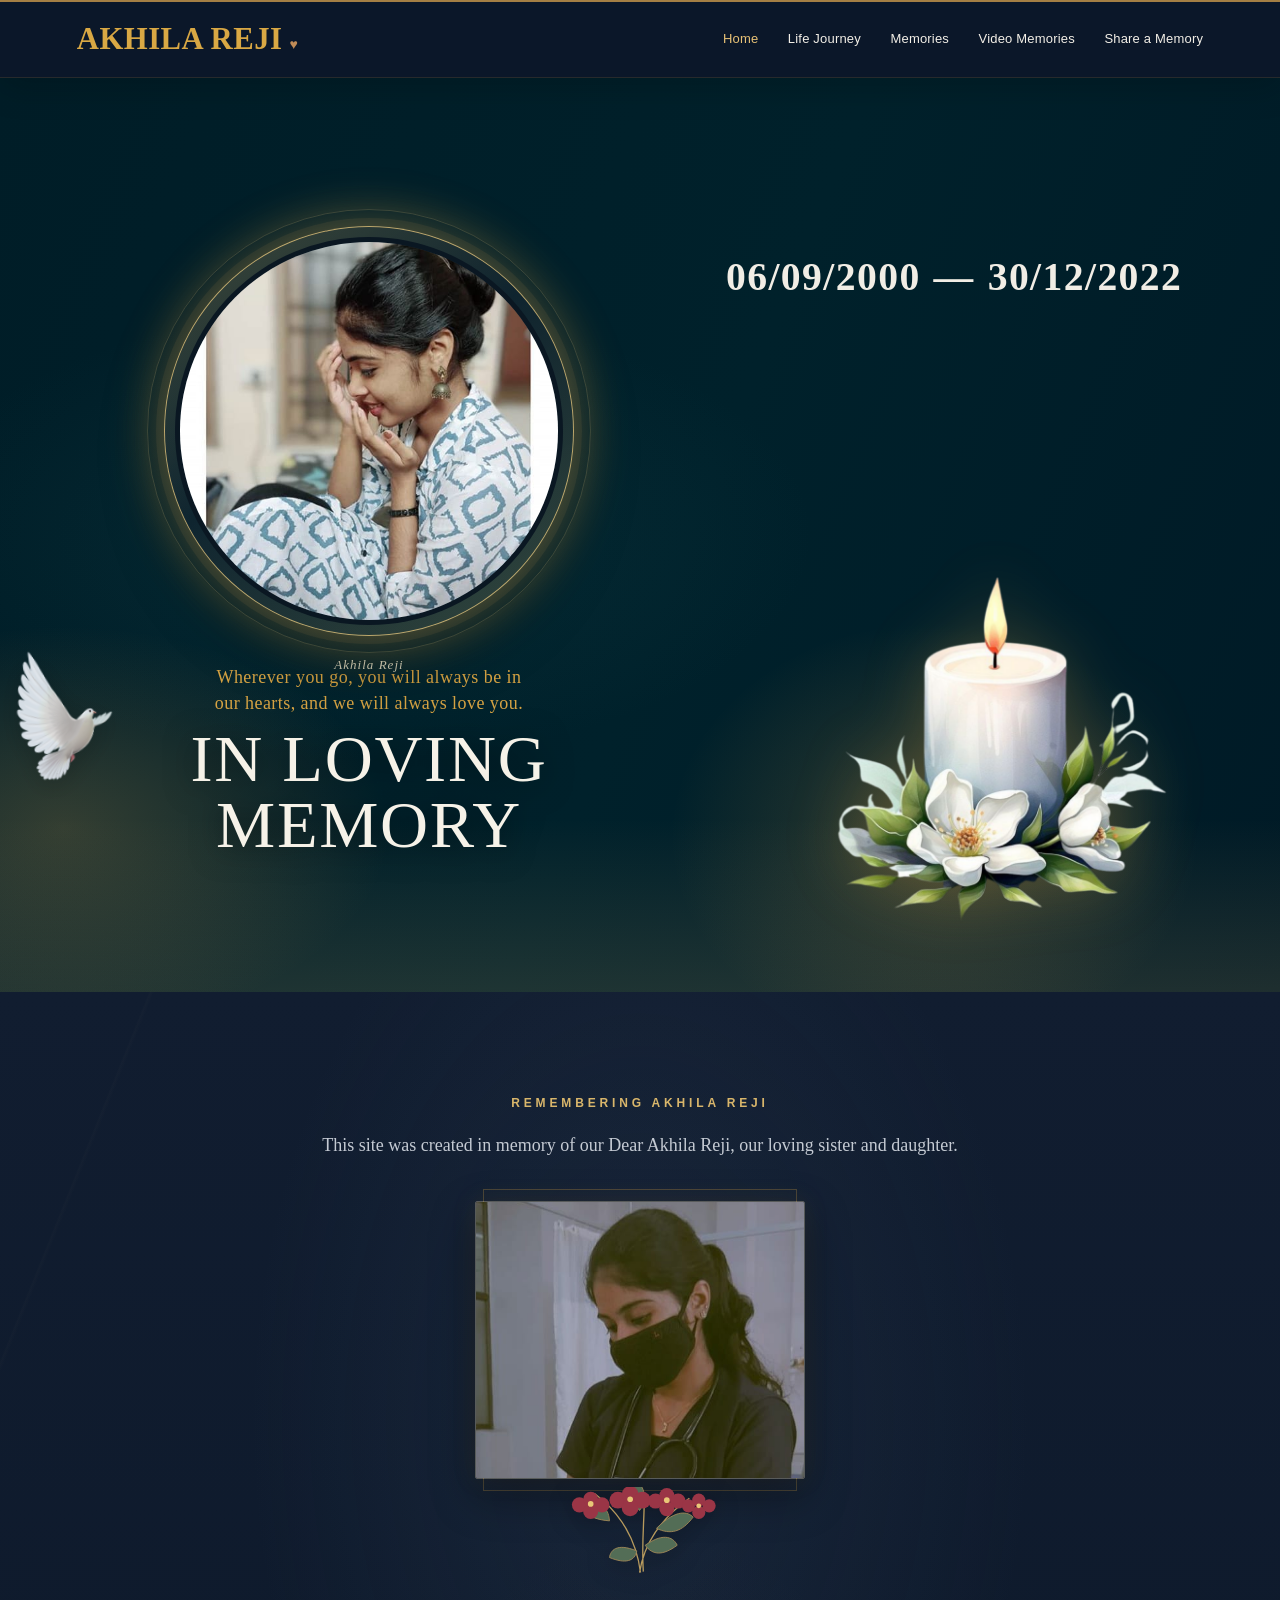
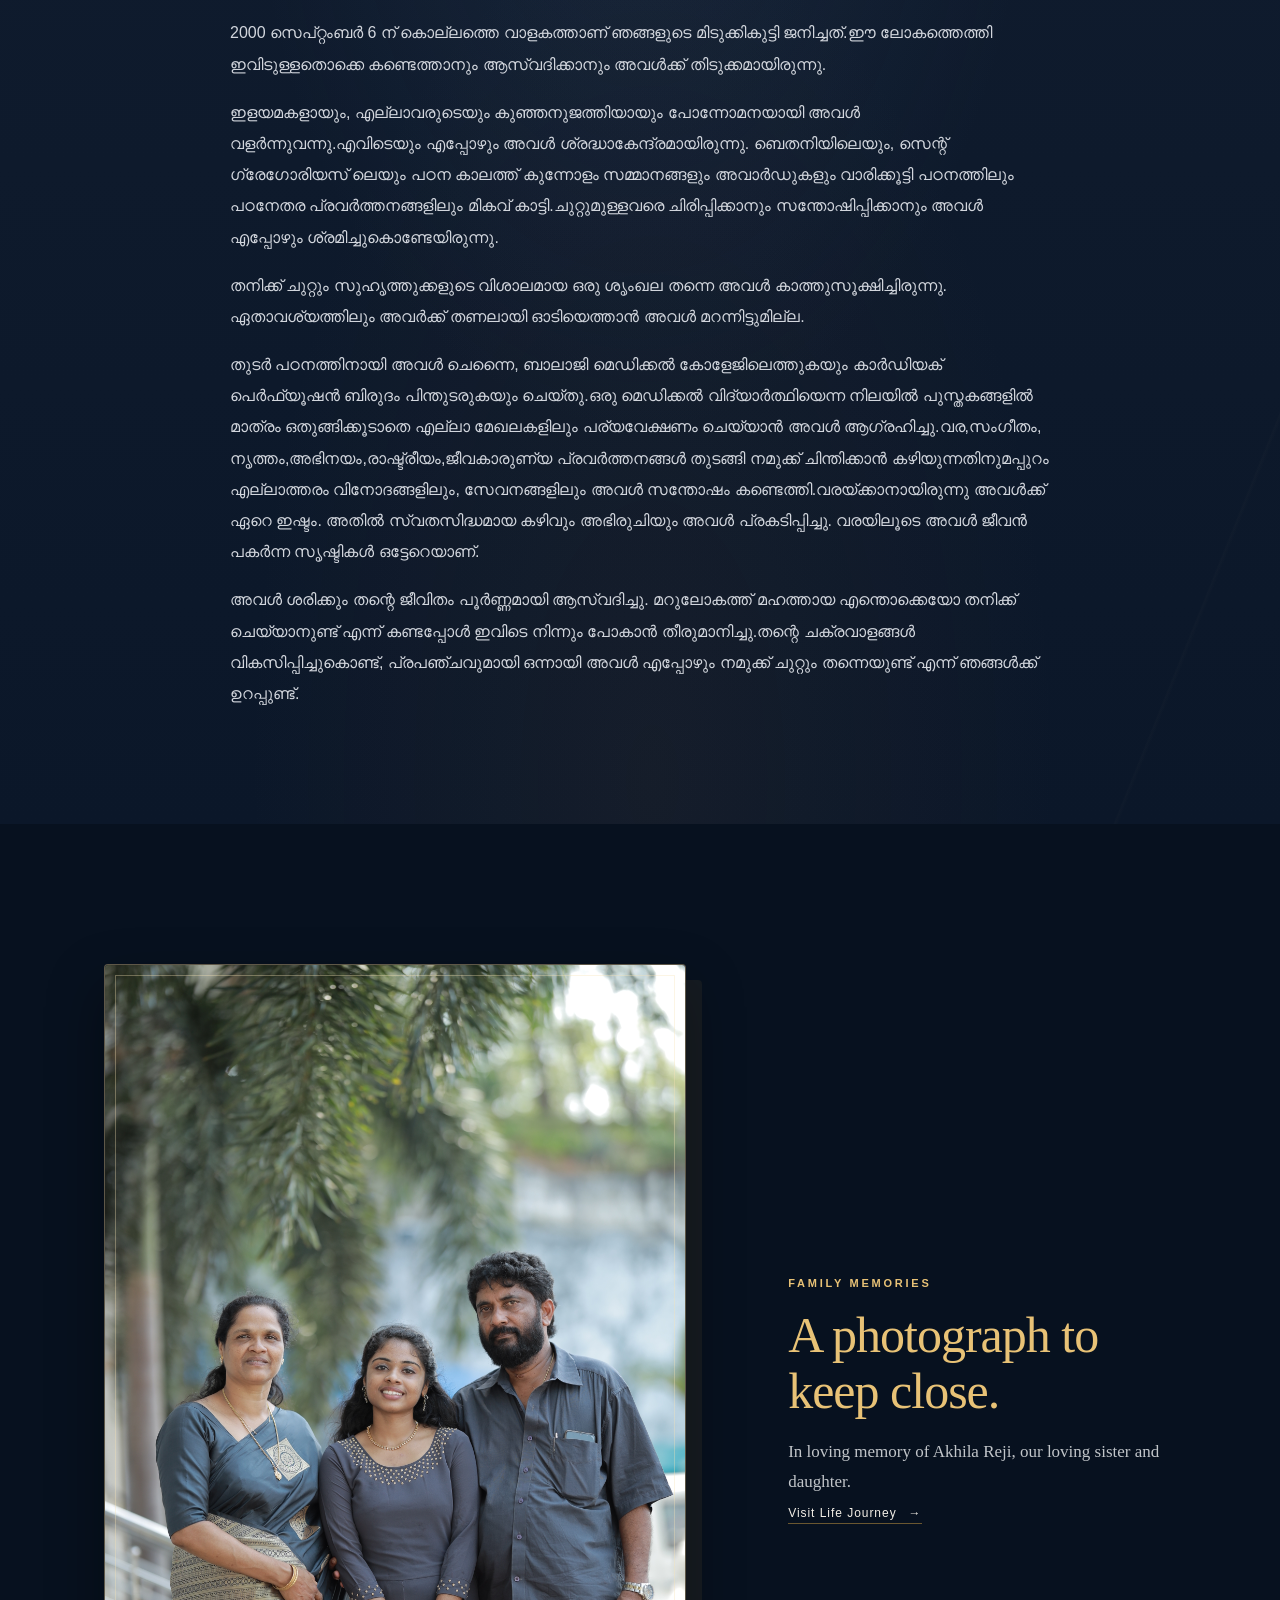
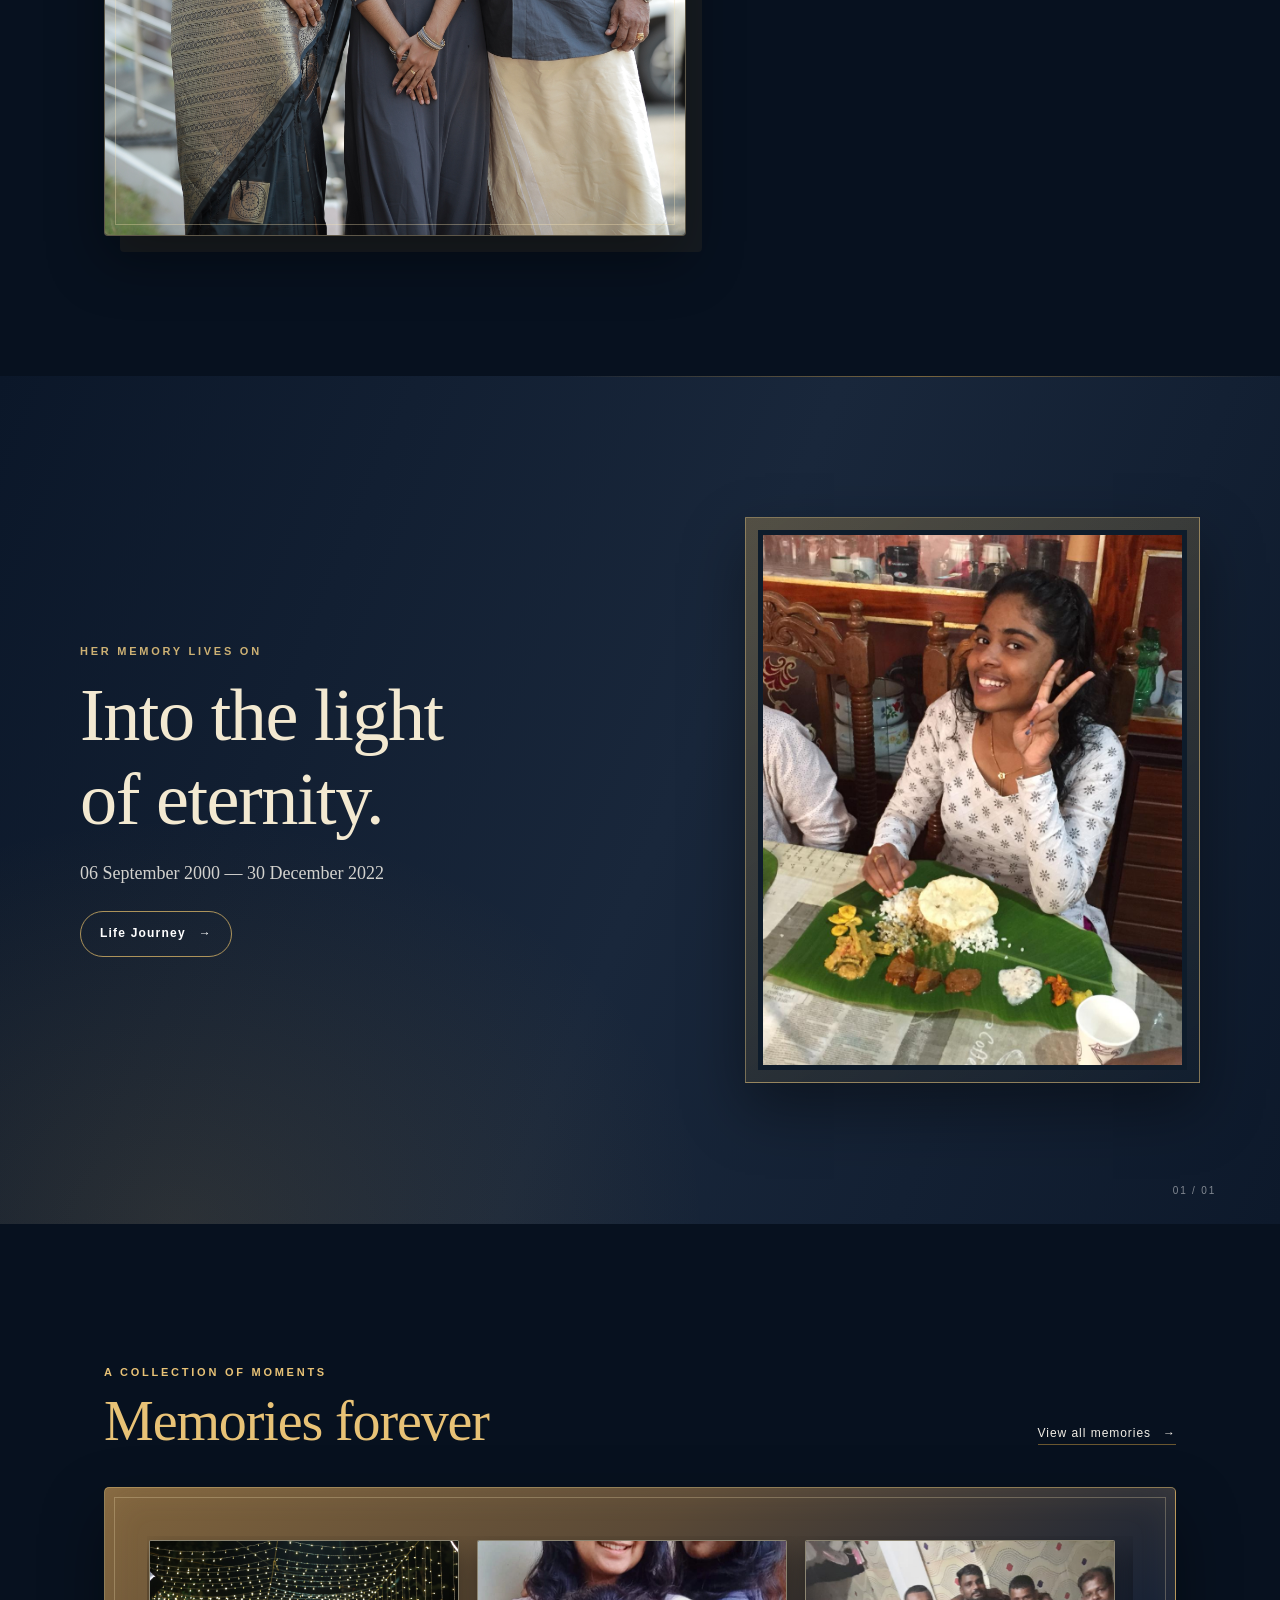
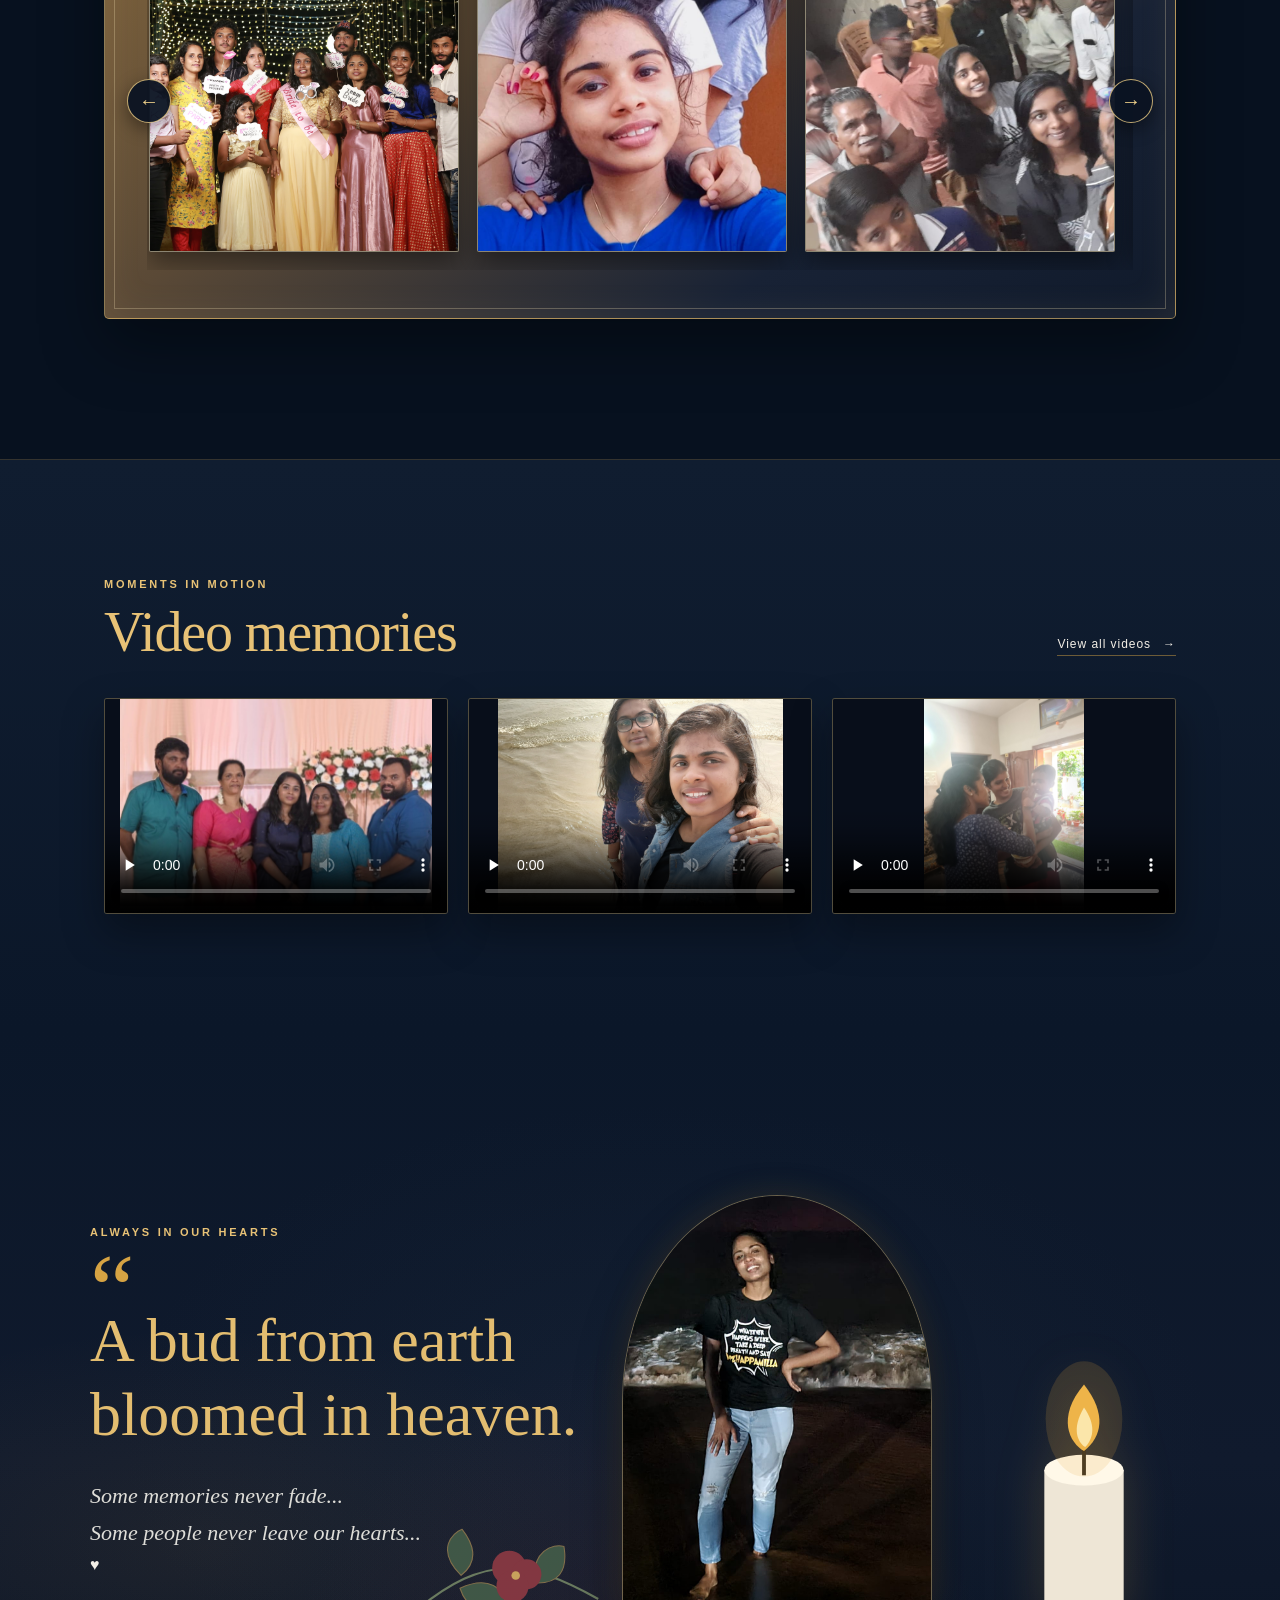
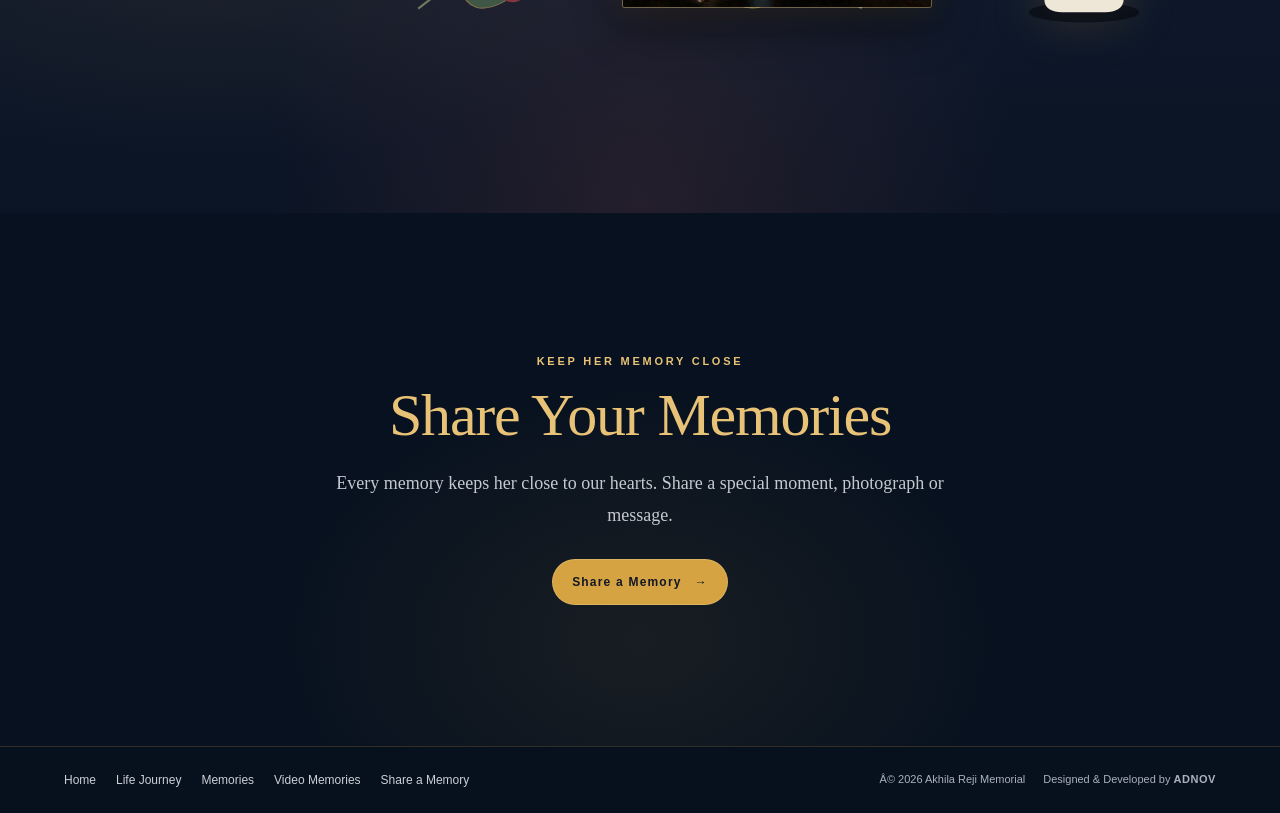
==== commit 5ce6ce3f: "Redesign Entire UI" ====
--- a/index.html
+++ b/index.html
@@ -47,8 +47,6 @@
                         <span aria-hidden="true">&mdash;</span>
                         <time datetime="2022-12-30">30/12/2022</time>
                     </div>
-                    <p class="hero-tagline">INTO THE LIGHT OF ETERNITY</p>
-                    <span class="hero-rule" aria-hidden="true"></span>
                     <img class="hero-candle" src="assets/properties/candle.png" alt="A candle surrounded by white flowers" fetchpriority="high">
                 </div>
                 <img class="hero-dove" src="assets/properties/dove.png" alt="A white dove in flight" aria-hidden="true">
@@ -203,12 +201,6 @@
             <a class="button-link" href="share.html">Share a Memory <span aria-hidden="true">&rarr;</span></a>
         </section>
 
-        <section class="closing-section" aria-label="In loving memory">
-            <span class="closing-heart" aria-hidden="true">&hearts;</span>
-            <h2>Akhila Reji</h2>
-            <p class="hero-tagline">INTO THE LIGHT OF ETERNITY</p>
-            <p class="closing-words">Forever remembered. Forever loved.</p>
-        </section>
     </main>
     <footer class="home-footer">
         <nav aria-label="Footer navigation">
--- a/css/home.css
+++ b/css/home.css
@@ -198,8 +198,6 @@
     font: 600 clamp(27px, 3.1vw, 44px)/1.35 var(--home-serif);
     letter-spacing: .035em;
 }
-.hero-tagline { margin: 9px 0 0; color: #daa648; font: 400 clamp(17px, 1.7vw, 23px)/1.5 var(--home-serif); letter-spacing: .09em; }
-.hero-rule { width: min(300px, 66%); height: 1px; margin-top: 17px; background: linear-gradient(90deg, transparent, rgba(239,222,183,.82), transparent); }
 .hero-candle { position: absolute; z-index: 1; right: 1%; bottom: -2%; width: clamp(300px, 32vw, 500px); max-width: 46%; height: min(76%, 650px); object-fit: contain; object-position: center bottom; filter: drop-shadow(0 0 30px rgba(236, 173, 64, .24)); pointer-events: none; }
 .candle-flame { transform-origin: 50% 92%; animation: candle-flicker 2.6s ease-in-out infinite alternate; }
 .flame-halo { transform-origin: center; animation: candle-glow 3.1s ease-in-out infinite alternate; }
@@ -261,7 +259,7 @@
 .intro-portrait::before { position: absolute; z-index: -1; top: -12px; right: 8px; left: 8px; height: 302px; border: 1px solid rgba(214,163,67,.28); content: ""; }
 .intro-portrait img { width: 100%; height: 278px; border: 1px solid rgba(229, 210, 169, .32); border-radius: 2px; box-shadow: 0 16px 44px rgba(0,0,0,.38), 0 0 26px rgba(214,163,67,.1); object-fit: cover; object-position: center 18%; }
 .floral-spray { position: relative; display: block; width: min(78%, 235px); height: auto; margin: 8px auto 0; filter: drop-shadow(0 4px 12px rgba(0,0,0,.25)); }
-.life-story { position: relative; z-index: 1; width: min(100%, 820px); color: #d2d6dd; font-family: "Noto Sans Malayalam", "Nirmala UI", "Manjari", sans-serif; font-size: clamp(16px, 1.25vw, 19px); line-height: 1.95; text-align: justify; text-justify: inter-word; }
+.life-story { position: relative; z-index: 1; width: min(100%, 820px); color: #d2d6dd; font-family: "Noto Sans Malayalam", "Nirmala UI", "Manjari", sans-serif; font-size: clamp(16px, 1.25vw, 19px); line-height: 1.95; text-align: left; }
 .life-story p { margin: 0 0 17px; }
 .life-story p:last-child { margin-bottom: 0; }
 
@@ -416,13 +414,6 @@
 .share-section .button-link { color: #111827; background: var(--home-gold); }
 .share-section .button-link:hover { color: var(--home-gold-light); background: transparent; }
 
-.closing-section { position: relative; overflow: hidden; padding: 74px 24px 80px; border-top: 1px solid rgba(214,163,67,.23); background: #0a1423; text-align: center; }
-.closing-section::before { position: absolute; inset: 0; background: radial-gradient(ellipse at 50% 0%, rgba(191,148,67,.12), transparent 58%); content: ""; pointer-events: none; }
-.closing-section > * { position: relative; }
-.closing-heart { color: #d8b66f; font-size: 14px; }
-.closing-section h2 { margin: 8px 0 0; color: #e4c47c; font: italic 34px var(--home-serif); }
-.closing-section .hero-tagline { margin-top: 12px; }
-.closing-words { margin: 12px 0 0; color: #bec4cc; font: italic 16px var(--home-serif); }
 .home-footer {
     display: flex;
     align-items: center;
@@ -479,8 +470,6 @@
     .hero-stage { min-height: 0; grid-template-columns: minmax(0,1fr); gap: 0; padding: 24px 20px 210px; }
     .hero-copy { order: -1; min-height: 0; padding: 0 6px; }
     .hero-dates { margin-top: 0; font-size: clamp(22px, 6vw, 30px); }
-    .hero-tagline { max-width: 310px; margin-top: 5px; font-size: 14px; }
-    .hero-rule { margin-top: 9px; }
     .hero-portrait-column { padding-top: 20px; }
     .hero-portrait { width: min(65vw, 270px); height: min(65vw, 270px); }
     .hero-remembrance { width: min(100%, 450px); margin-top: 25px; }
@@ -538,8 +527,6 @@
     body.home-page .home-brand { font-size: 21px; }
     .hero-stage { padding-inline: 16px; }
     .hero-dates { gap: 2px 7px; font-size: clamp(18px, 5.8vw, 22px); }
-    .hero-tagline { max-width: 100%; font-size: 12px; letter-spacing: .06em; }
-    .hero-rule { width: 62%; }
     .hero-candle { top: 495px; right: 2px; width: 86px; height: 125px; }
     .hero-dove { top: 520px; left: 2px; width: 40px; }
     .section-shell { padding-inline: 18px; }
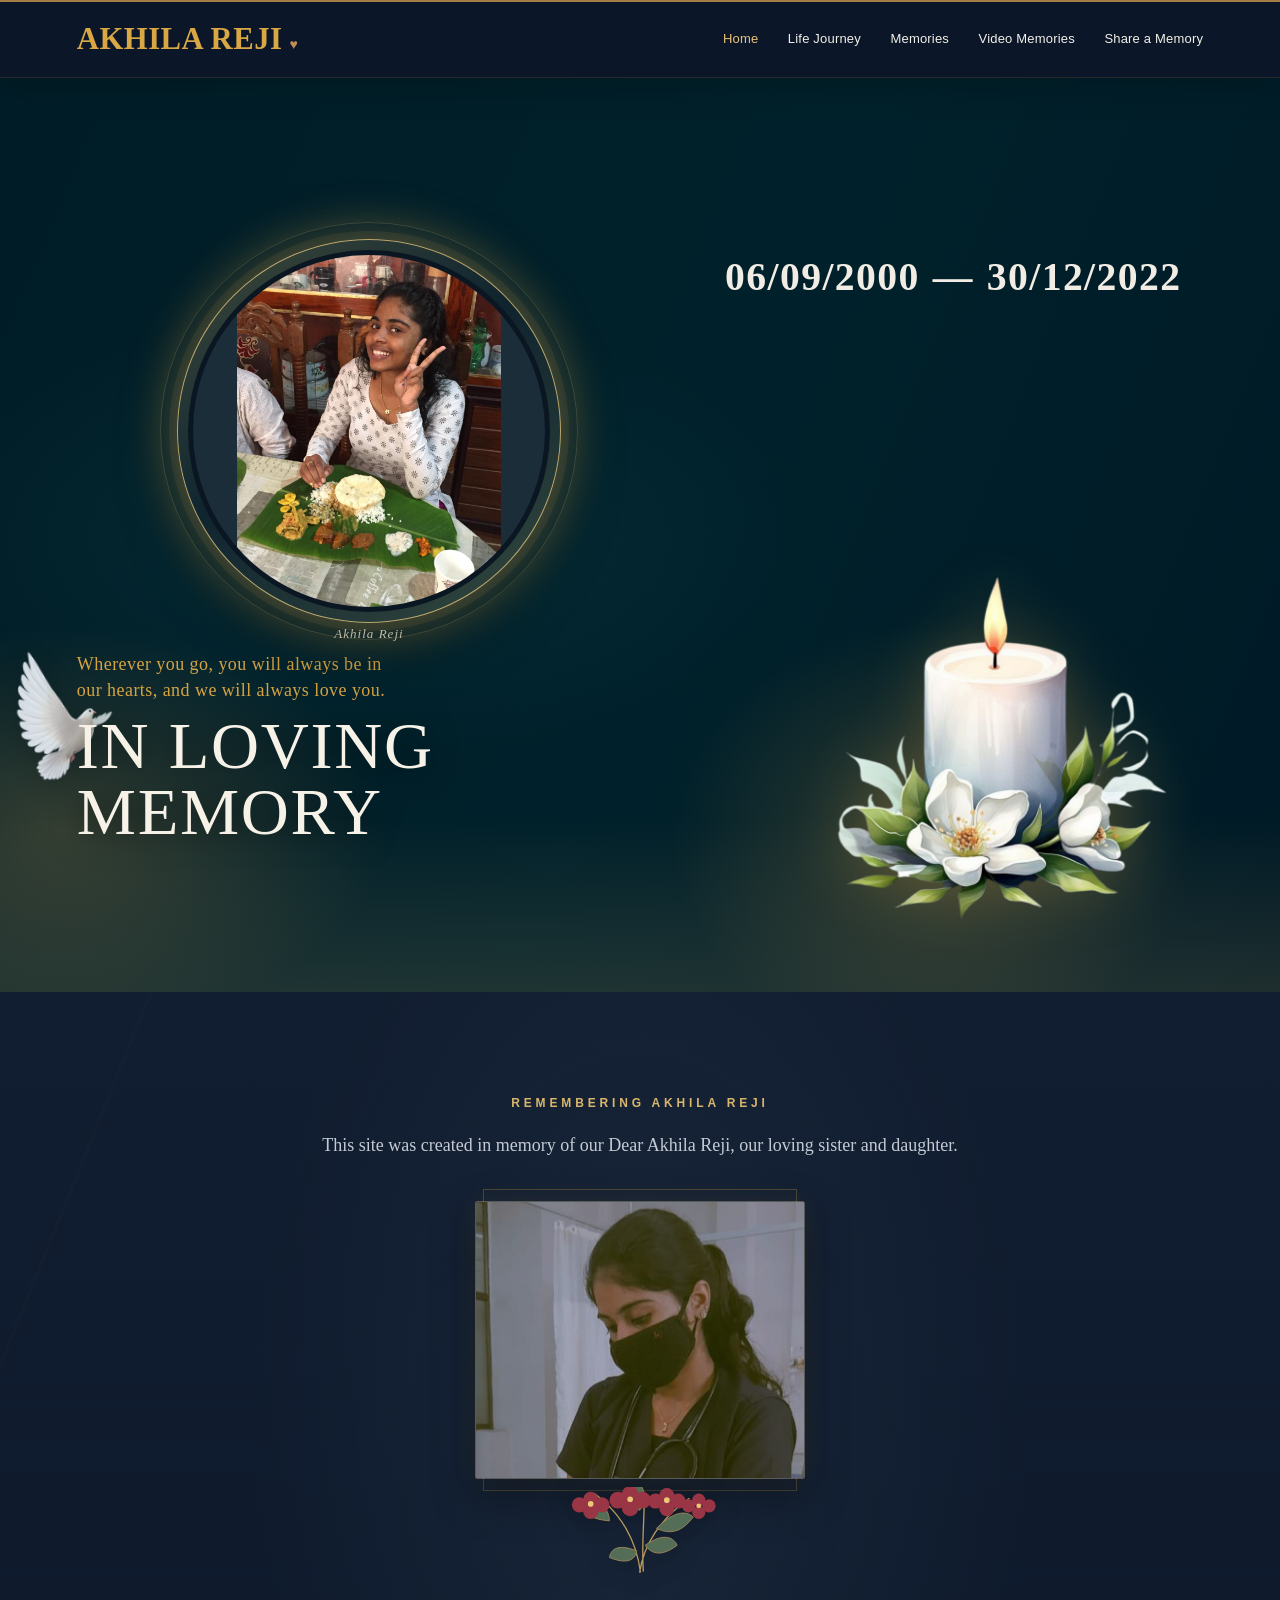
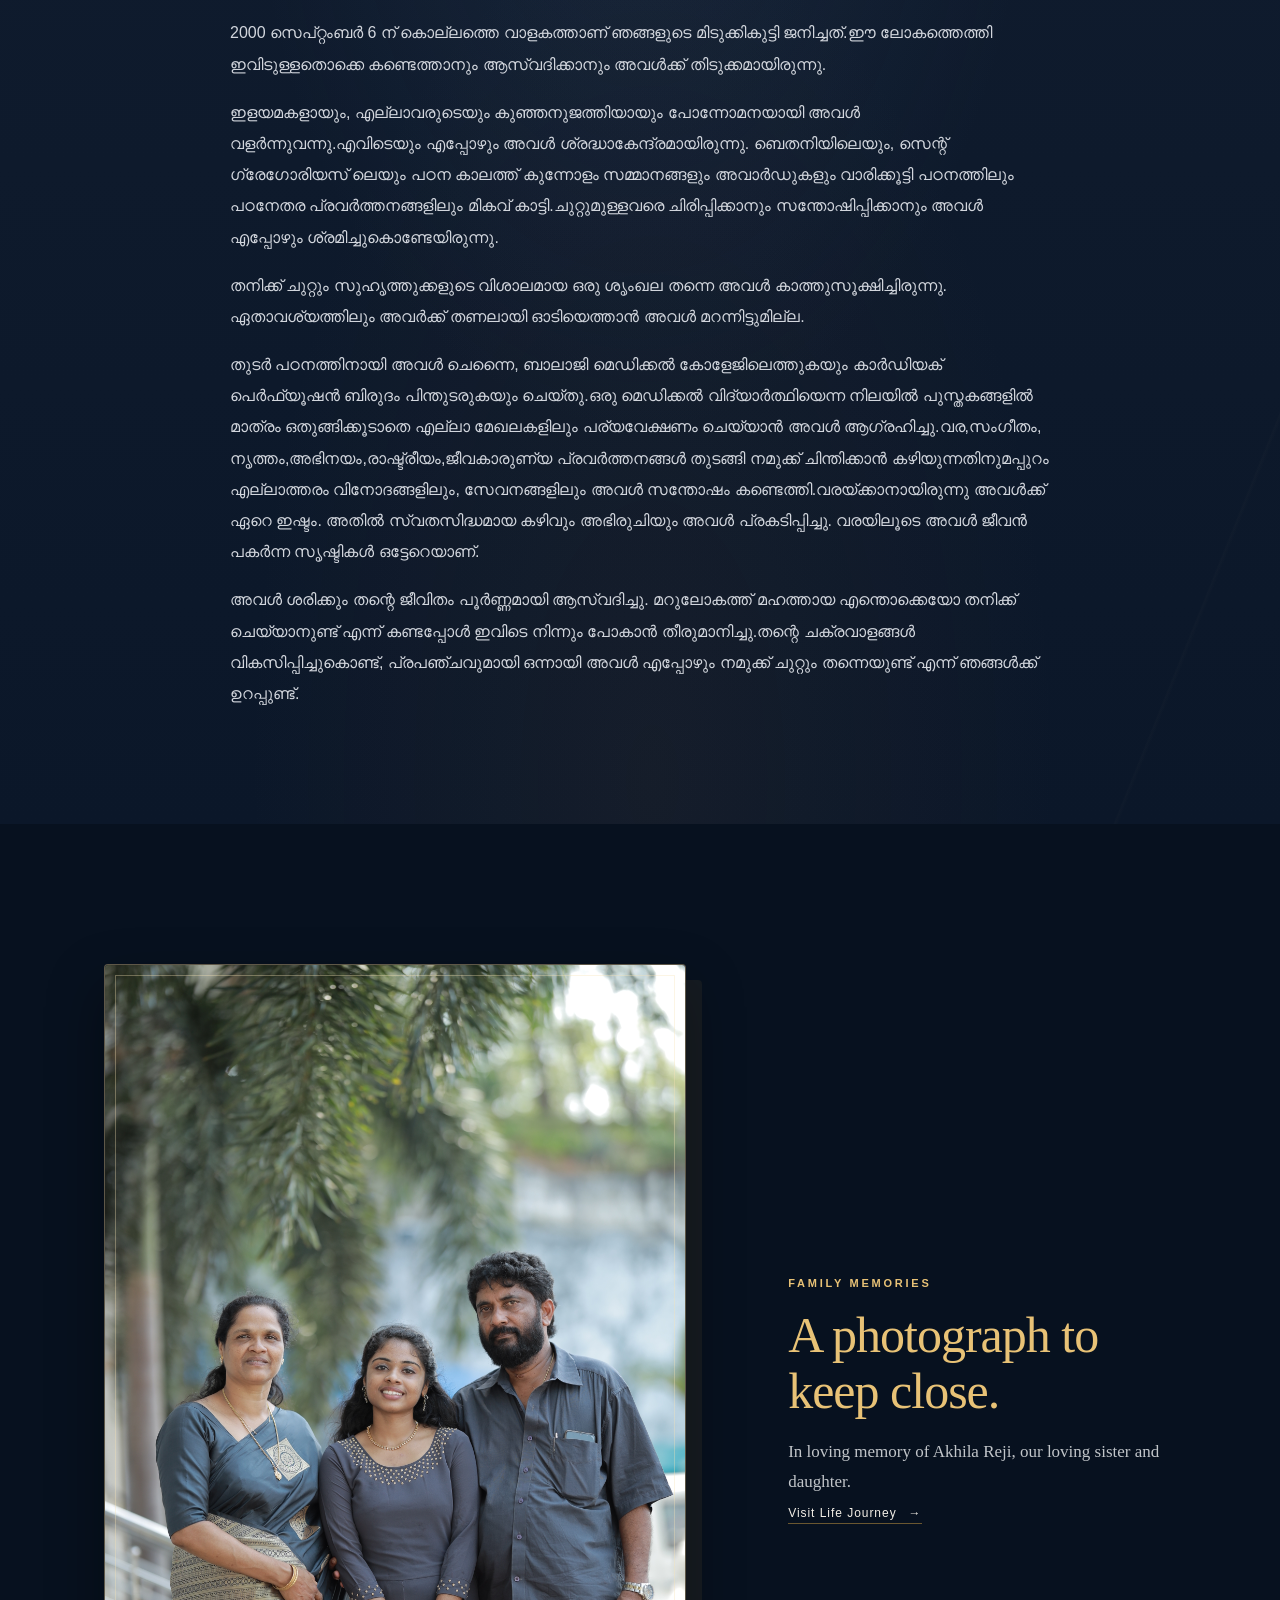
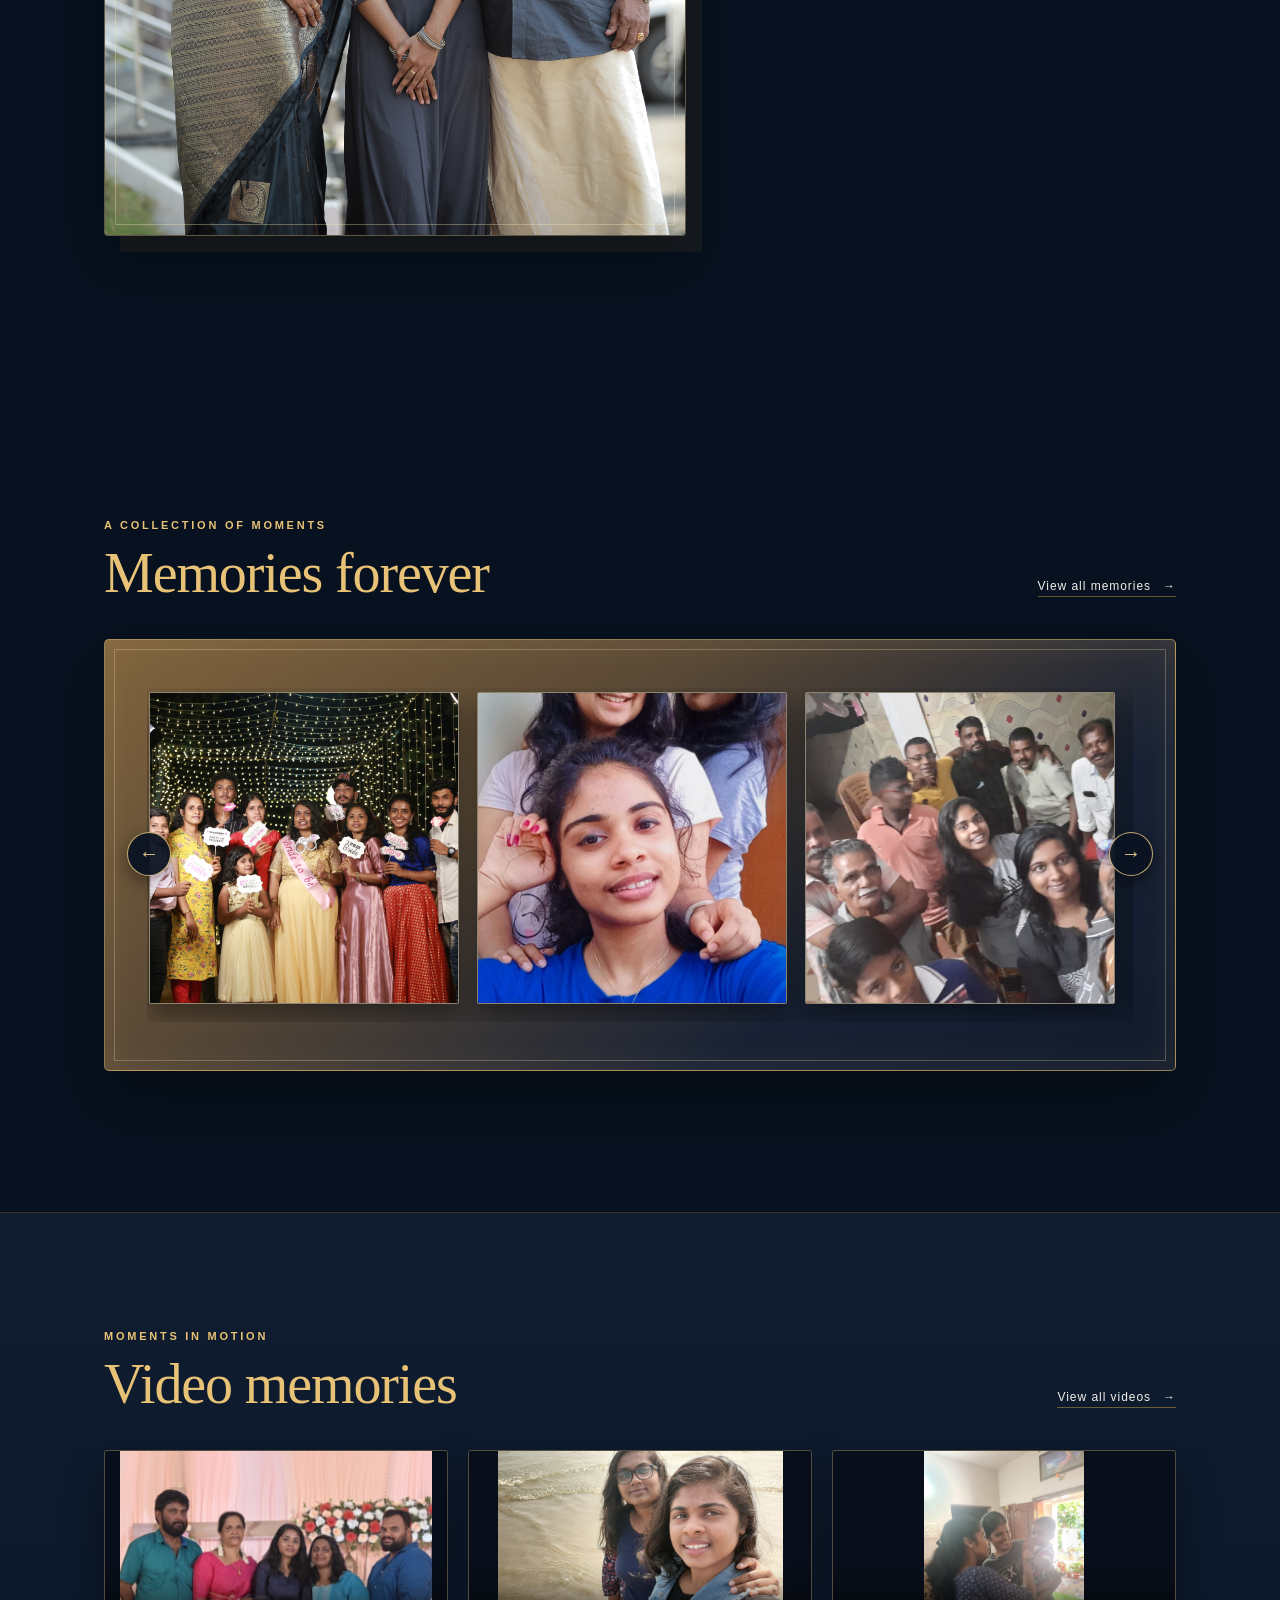
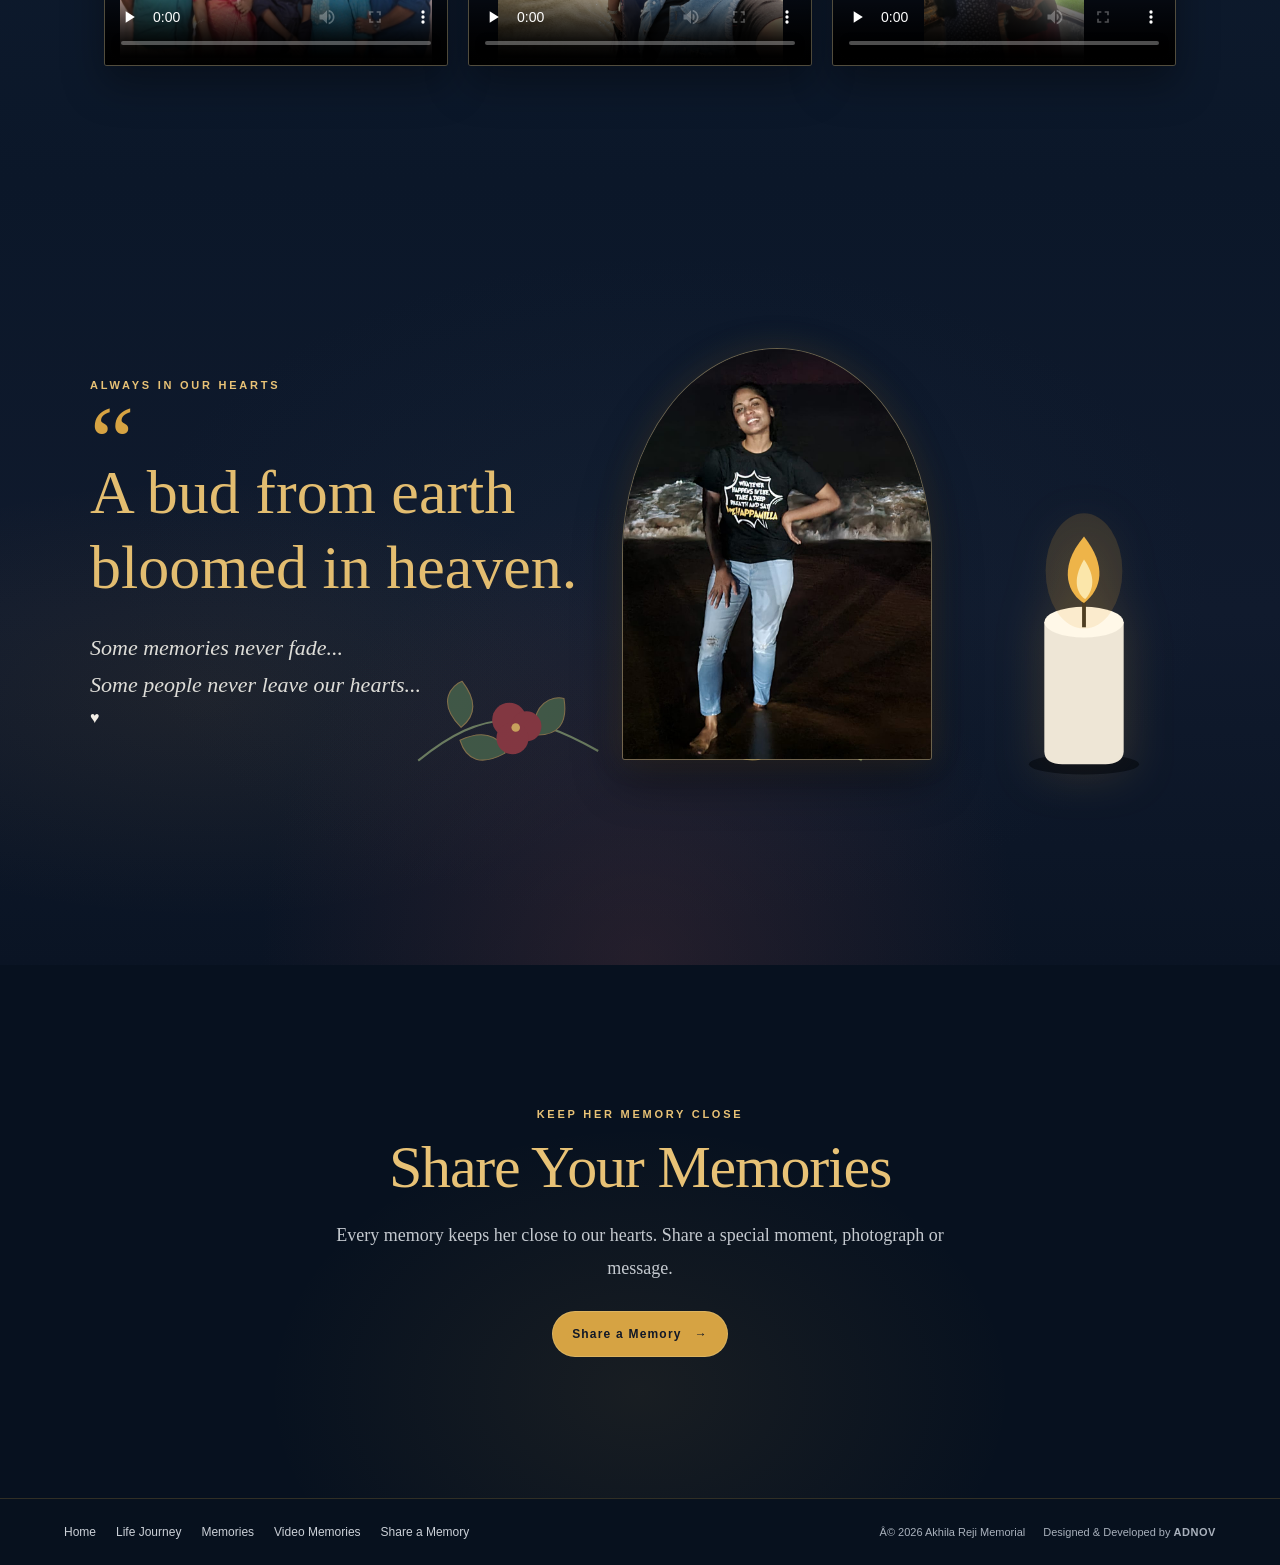
==== commit b8c07ae2: "Redesign Entire UI" ====
--- a/index.html
+++ b/index.html
@@ -93,19 +93,6 @@
             </div>
         </section>
 
-        <section class="life-section" aria-labelledby="life-title">
-            <div class="life-copy">
-                <p class="eyebrow">Her memory lives on</p>
-                <h2 id="life-title">Into the light<br>of eternity.</h2>
-                <p>06 September 2000 <span aria-hidden="true">&mdash;</span> 30 December 2022</p>
-                <a class="button-link" href="about.html">Life Journey <span aria-hidden="true">&rarr;</span></a>
-            </div>
-            <figure class="life-photo">
-                <img src="assets/images/f15607_295f7ed6e394472ca343853d8d8b82ef~mv2.jpg" alt="Akhila Reji sharing a joyful moment" loading="lazy" decoding="async">
-            </figure>
-            <div class="life-index" aria-hidden="true">01 / 01</div>
-        </section>
-
         <section class="memories-section section-shell" id="memories" aria-labelledby="memories-title">
             <div class="section-heading">
                 <div>
--- a/css/home.css
+++ b/css/home.css
@@ -110,8 +110,8 @@
     position: relative;
     z-index: 2;
     display: grid;
-    width: clamp(290px, 32vw, 470px);
-    height: clamp(290px, 32vw, 470px);
+    width: clamp(270px, 30vw, 440px);
+    height: clamp(270px, 30vw, 440px);
     flex: 0 0 auto;
     place-items: center;
     padding: 10px;
@@ -136,22 +136,26 @@
     border: 5px solid rgba(7, 18, 29, .8);
     border-radius: 50%;
     background: #1a2d39;
-    object-fit: cover;
-    object-position: center 35%;
+    object-fit: contain;
+    object-position: center;
     transition: opacity .45s ease;
 }
 .hero-portrait img.is-fading { opacity: .12; }
 .hero-portrait figcaption {
     position: absolute;
-    bottom: -38px;
+    left: 0;
+    width: 100%;
+    bottom: -20px;
     color: rgba(238, 225, 196, .78);
     font: italic 13px var(--home-serif);
     letter-spacing: .08em;
-}
-.hero-remembrance { width: min(100%, 600px); margin-top: 28px; text-align: center; }
+    text-align: center;
+    white-space: nowrap;
+}
+.hero-remembrance { width: min(100%, 600px); margin-top: 28px; text-align: left; }
 .hero-whisper {
     max-width: 540px;
-    margin: 0 auto 10px;
+    margin: 0 0 10px;
     color: #d6a343;
     font: 18px/1.45 var(--home-serif);
     letter-spacing: .025em;
@@ -172,10 +176,10 @@
     min-height: inherit;
     display: flex;
     flex-direction: column;
-    align-items: center;
+    align-items: flex-start;
     justify-content: flex-start;
     padding: clamp(96px, 15vh, 190px) 20px 0 0;
-    text-align: center;
+    text-align: left;
 }
 .eyebrow, .section-kicker {
     margin: 0 0 15px;
@@ -191,7 +195,7 @@
     display: flex;
     flex-wrap: wrap;
     align-items: center;
-    justify-content: center;
+    justify-content: flex-start;
     gap: 7px 13px;
     margin-top: 0;
     color: #f1ede5;
@@ -248,7 +252,7 @@
 }
 .intro-copy { position: relative; z-index: 1; width: min(100%, 780px); text-align: center; }
 .intro-copy .intro-heading { margin: 0 0 16px; color: #d9b66b; font: 600 12px/1.6 var(--home-sans); letter-spacing: .32em; text-transform: uppercase; }
-.intro-copy h2, .family-copy h2, .section-heading h2, .life-copy h2, .share-section h2 {
+.intro-copy h2, .family-copy h2, .section-heading h2, .share-section h2 {
     margin: 0;
     color: var(--home-gold-light);
     font: 400 clamp(36px, 4.8vw, 62px)/1.12 var(--home-serif);
@@ -277,24 +281,6 @@
 .family-copy h2 { font-size: clamp(34px, 4vw, 50px); }
 .family-copy > p:not(.eyebrow) { margin: 18px 0 0; color: var(--home-muted); font: 17px/1.8 var(--home-serif); }
 
-.life-section {
-    position: relative;
-    display: grid;
-    grid-template-columns: minmax(0, .9fr) minmax(320px, 1fr);
-    align-items: center;
-    gap: clamp(38px, 8vw, 112px);
-    overflow: hidden;
-    padding: clamp(92px, 11vw, 148px) max(6vw, calc((100vw - 1120px) / 2));
-    color: #fff;
-    background:
-        radial-gradient(ellipse at 14% 100%, rgba(214,163,67,.12), transparent 34%),
-        linear-gradient(112deg, #0b1729, #19273b 52%, #0d192b);
-}
-.life-section::before { position: absolute; top: 0; right: 0; width: 56%; height: 1px; background: linear-gradient(90deg, transparent, rgba(214,163,67,.5), transparent); content: ""; }
-.life-copy { position: relative; z-index: 1; max-width: 500px; }
-.life-copy .eyebrow { color: #cdb174; }
-.life-copy h2 { color: #f3e9d1; font-size: clamp(46px, 5.8vw, 76px); }
-.life-copy > p:not(.eyebrow) { margin: 22px 0 0; color: #d3d2ce; font: 18px var(--home-serif); }
 .button-link {
     display: inline-flex;
     min-height: 46px;
@@ -312,9 +298,6 @@
     transition: color .2s ease, background .2s ease, border-color .2s ease, transform .2s ease;
 }
 .button-link:hover { color: #101725; background: var(--home-gold); border-color: var(--home-gold); transform: translateY(-2px); }
-.life-photo { position: relative; justify-self: end; width: min(100%, 455px); padding: 12px; border: 1px solid rgba(222, 190, 124, .5); background: linear-gradient(145deg, rgba(218,174,91,.3), rgba(18,31,47,.8)); box-shadow: 0 26px 58px rgba(0,0,0,.38); }
-.life-photo img { width: 100%; height: clamp(380px, 46vw, 540px); border: 5px solid #0e1c2b; background: #0b1322; object-fit: cover; object-position: center 26%; }
-.life-index { position: absolute; right: clamp(24px, 5vw, 70px); bottom: 25px; color: rgba(255,255,255,.48); font-size: 10px; letter-spacing: .18em; }
 
 .memories-section { padding-block: clamp(92px, 11vw, 142px); }
 .section-heading { display: flex; align-items: end; justify-content: space-between; gap: 24px; margin-bottom: 34px; }
@@ -441,7 +424,7 @@
 
 @media (max-width: 1000px) {
     .hero-stage { grid-template-columns: minmax(0, 1fr) minmax(300px, .88fr); gap: 14px; padding-inline: 38px; }
-    .hero-portrait { width: clamp(270px, 34vw, 370px); height: clamp(270px, 34vw, 370px); }
+    .hero-portrait { width: clamp(250px, 32vw, 350px); height: clamp(250px, 32vw, 350px); }
     .hero-candle { right: -2%; bottom: -1%; width: clamp(270px, 33vw, 390px); max-width: 49%; }
     .hero-dove { left: -1%; bottom: 24%; width: 104px; }
     .quote-inner { grid-template-columns: 1fr .6fr .3fr; gap: 14px; }
@@ -469,9 +452,9 @@
     .home-hero { min-height: auto; }
     .hero-stage { min-height: 0; grid-template-columns: minmax(0,1fr); gap: 0; padding: 24px 20px 210px; }
     .hero-copy { order: -1; min-height: 0; padding: 0 6px; }
-    .hero-dates { margin-top: 0; font-size: clamp(22px, 6vw, 30px); }
+    .hero-dates { margin-top: 0; font-size: clamp(18px, 4.6vw, 23px); }
     .hero-portrait-column { padding-top: 20px; }
-    .hero-portrait { width: min(65vw, 270px); height: min(65vw, 270px); }
+    .hero-portrait { width: min(60vw, 250px); height: min(60vw, 250px); }
     .hero-remembrance { width: min(100%, 450px); margin-top: 25px; }
     .hero-whisper { max-width: 350px; font-size: 15px; }
     .hero-remembrance h1 { font-size: clamp(37px, 10vw, 55px); }
@@ -487,12 +470,6 @@
     .family-section { grid-template-columns: minmax(0,1fr); gap: 29px; padding-block: 74px 84px; }
     .family-copy { max-width: 600px; }
     .family-copy h2 { font-size: 39px; }
-    .life-section { grid-template-columns: minmax(0,1fr); gap: 34px; padding: 78px 25px 75px; }
-    .life-copy { max-width: 600px; }
-    .life-copy h2 { font-size: clamp(46px, 11vw, 64px); }
-    .life-photo { justify-self: start; width: min(100%, 450px); }
-    .life-photo img { height: min(112vw, 490px); }
-    .life-index { right: 24px; bottom: 21px; }
     .memories-section { padding-block: 78px 86px; }
     .section-heading { align-items: start; }
     .section-heading h2 { font-size: clamp(34px, 9vw, 45px); }
@@ -526,12 +503,11 @@
     body.home-page { font-size: 15px; }
     body.home-page .home-brand { font-size: 21px; }
     .hero-stage { padding-inline: 16px; }
-    .hero-dates { gap: 2px 7px; font-size: clamp(18px, 5.8vw, 22px); }
+    .hero-dates { gap: 2px 7px; font-size: clamp(17px, 5vw, 20px); }
     .hero-candle { top: 495px; right: 2px; width: 86px; height: 125px; }
     .hero-dove { top: 520px; left: 2px; width: 40px; }
     .section-shell { padding-inline: 18px; }
     .section-heading h2 { font-size: 33px; }
-    .life-section { padding-inline: 20px; }
     .album-frame { padding-inline: 10px; }
     .memory-card { flex-basis: 78vw; }
 }
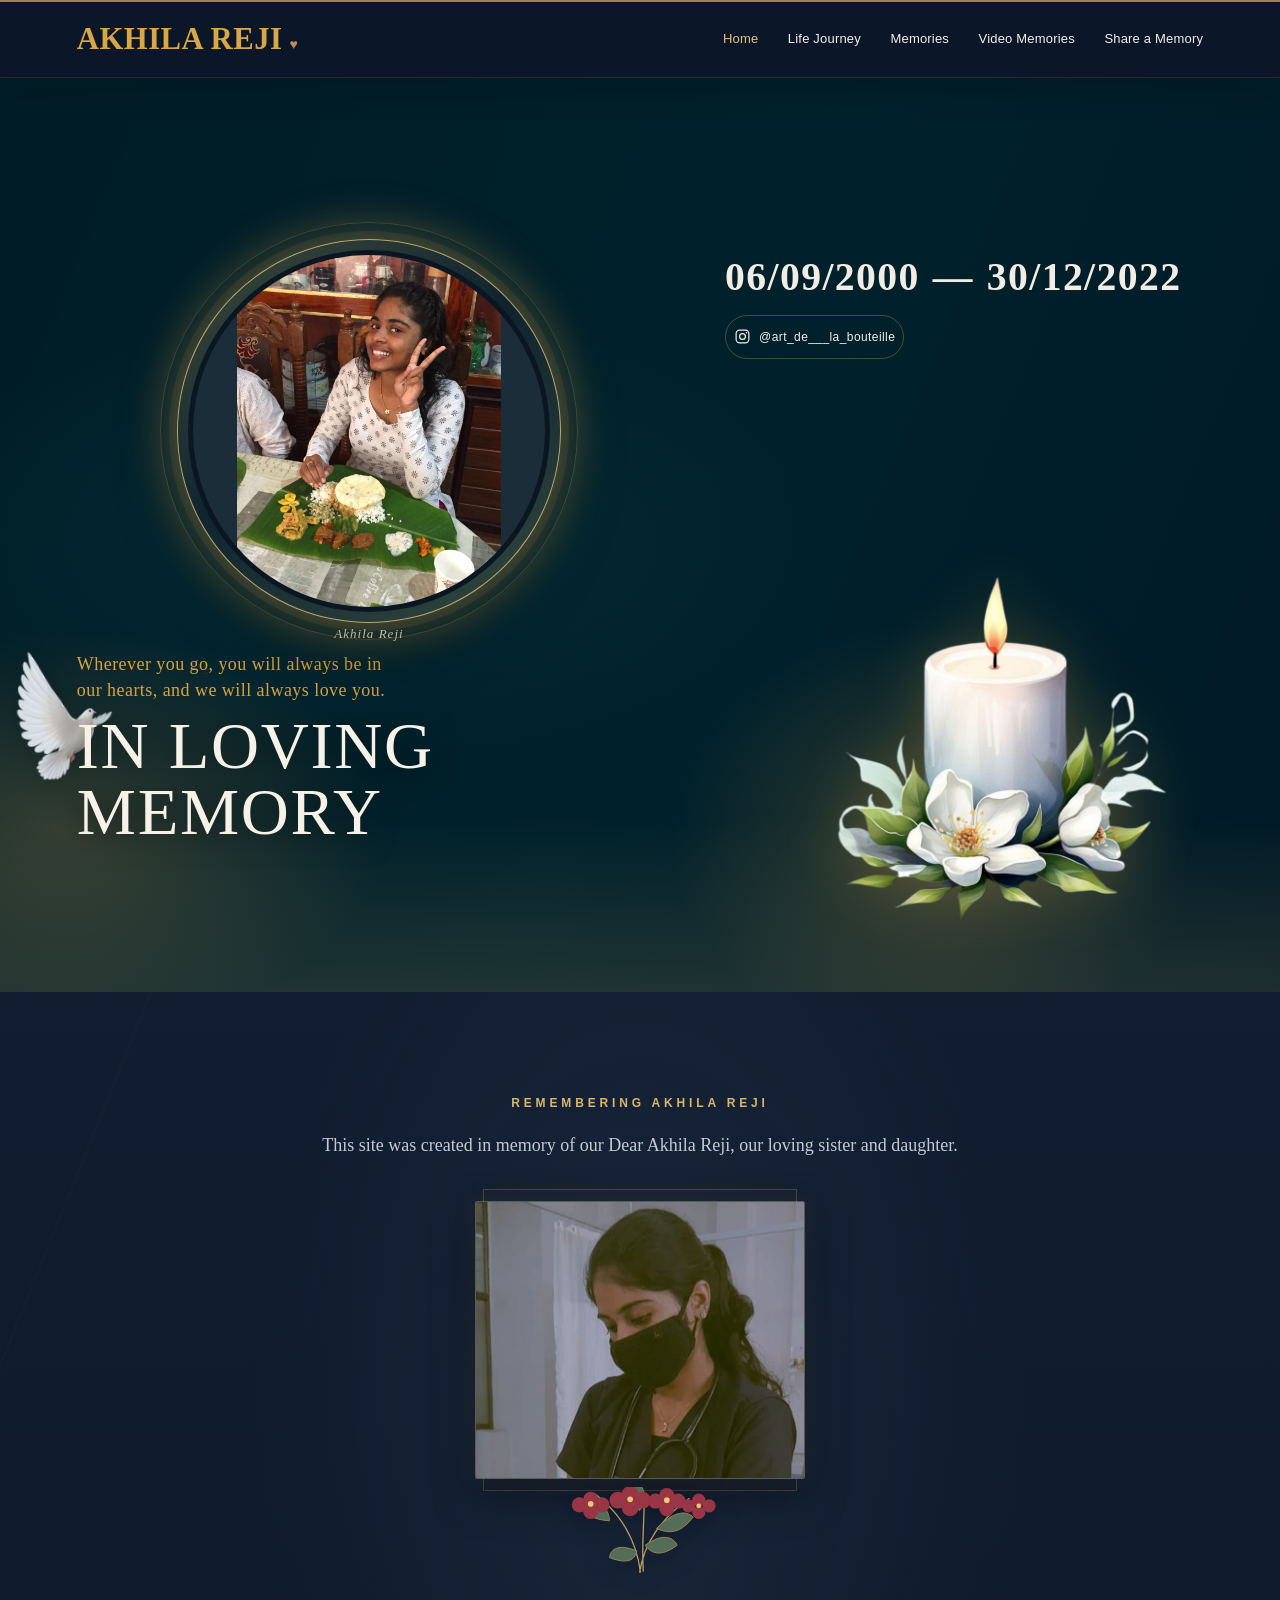
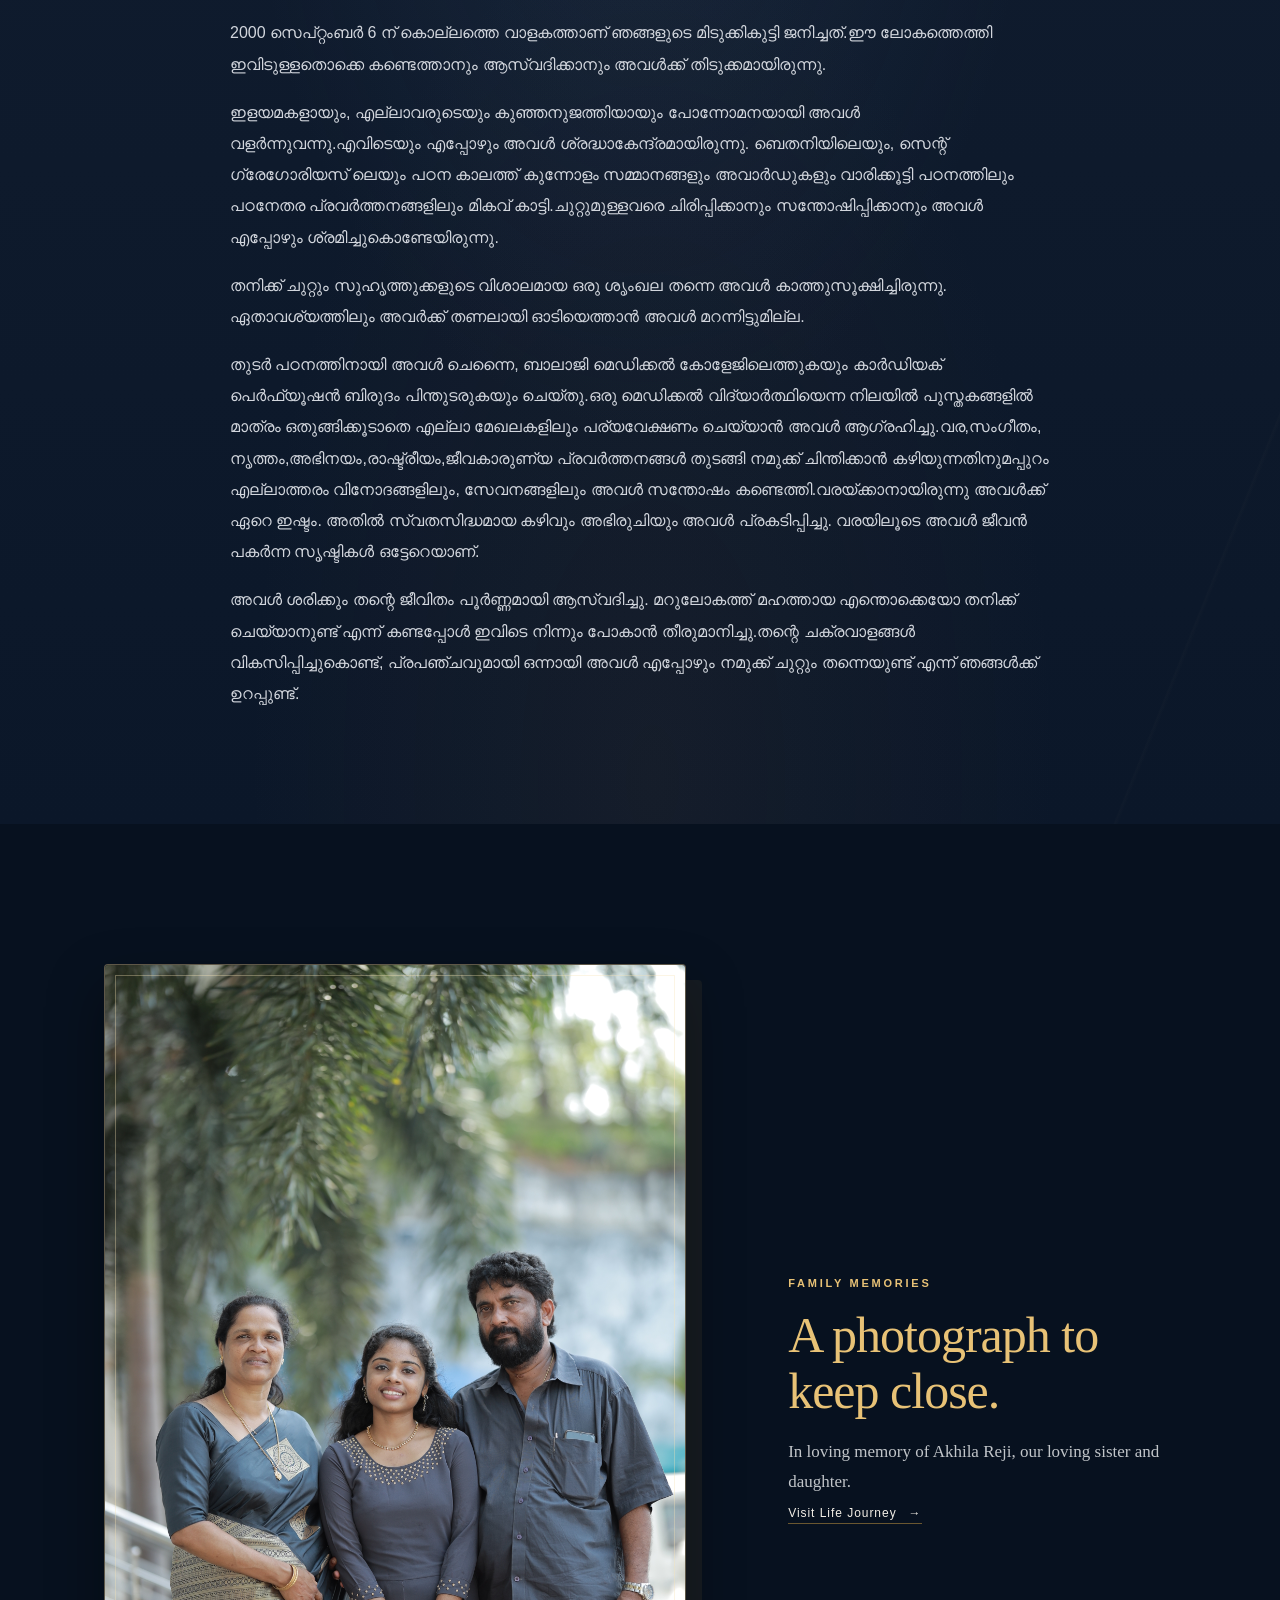
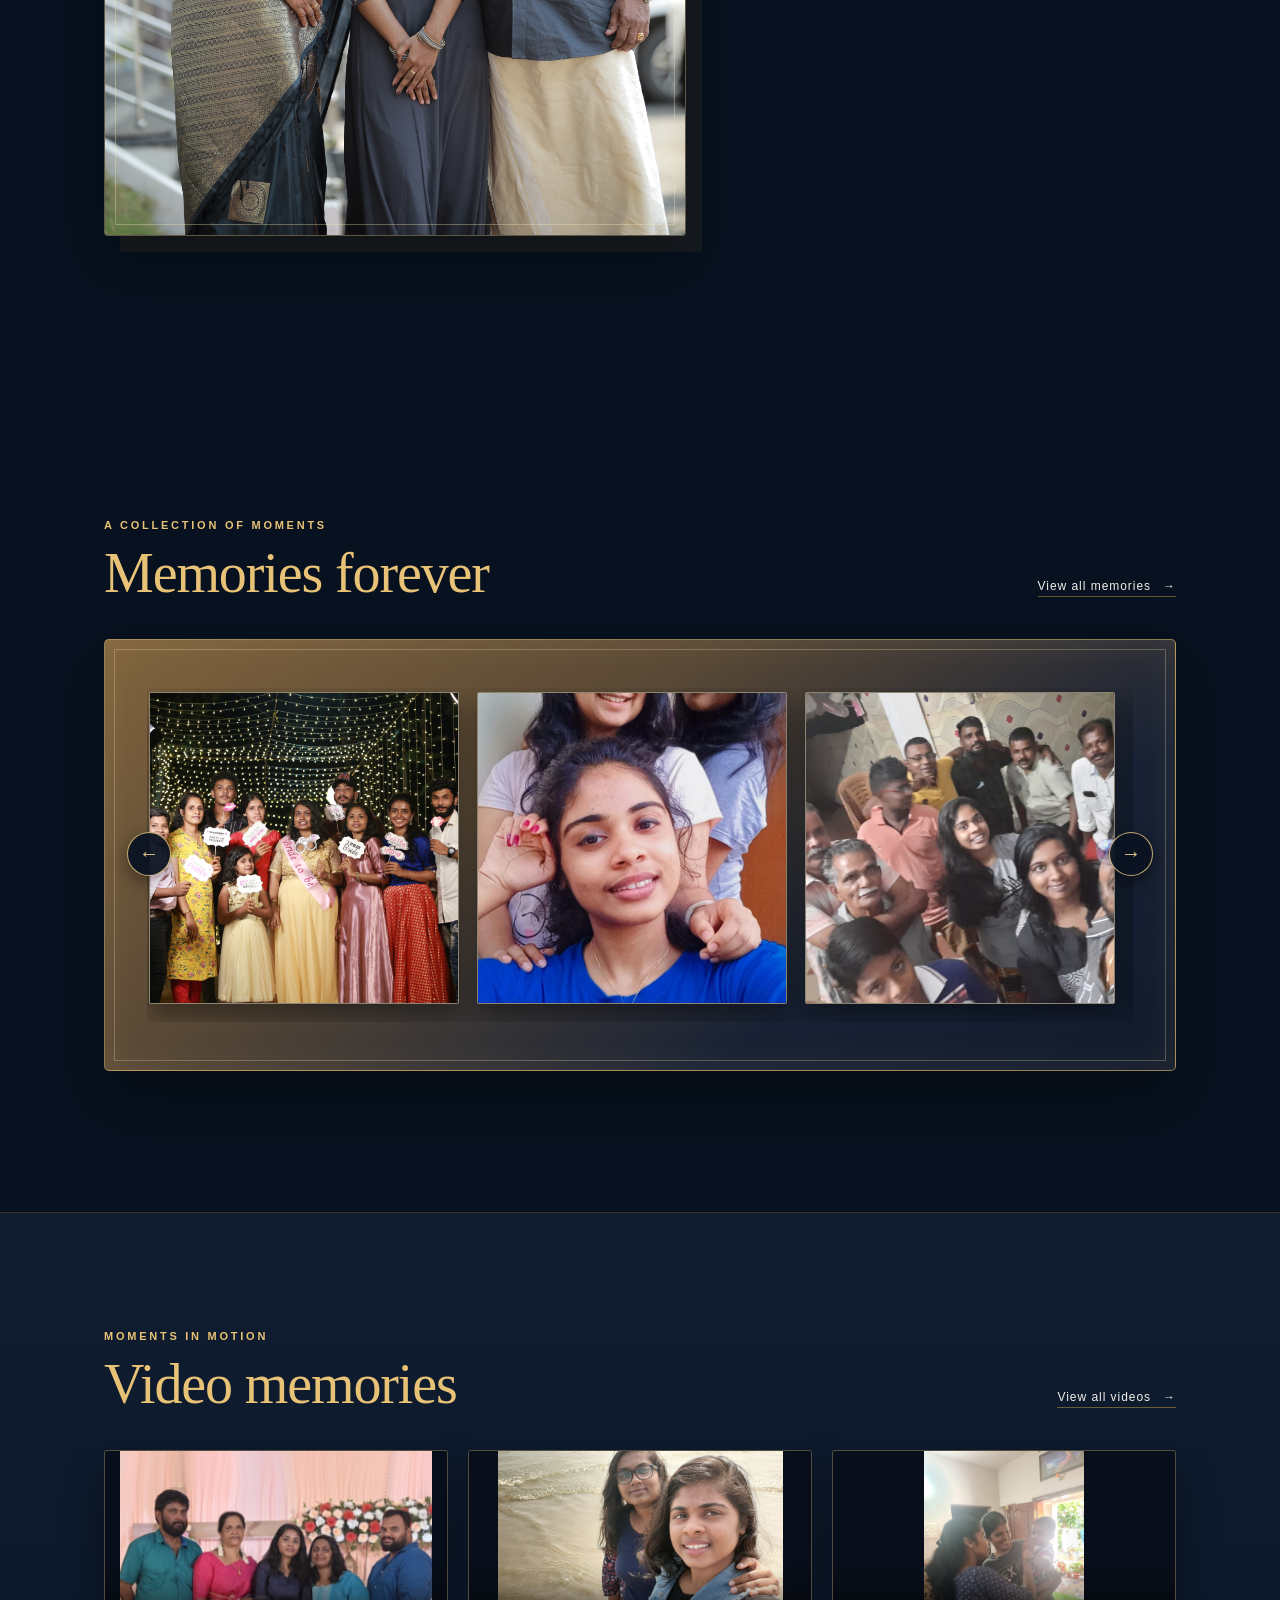
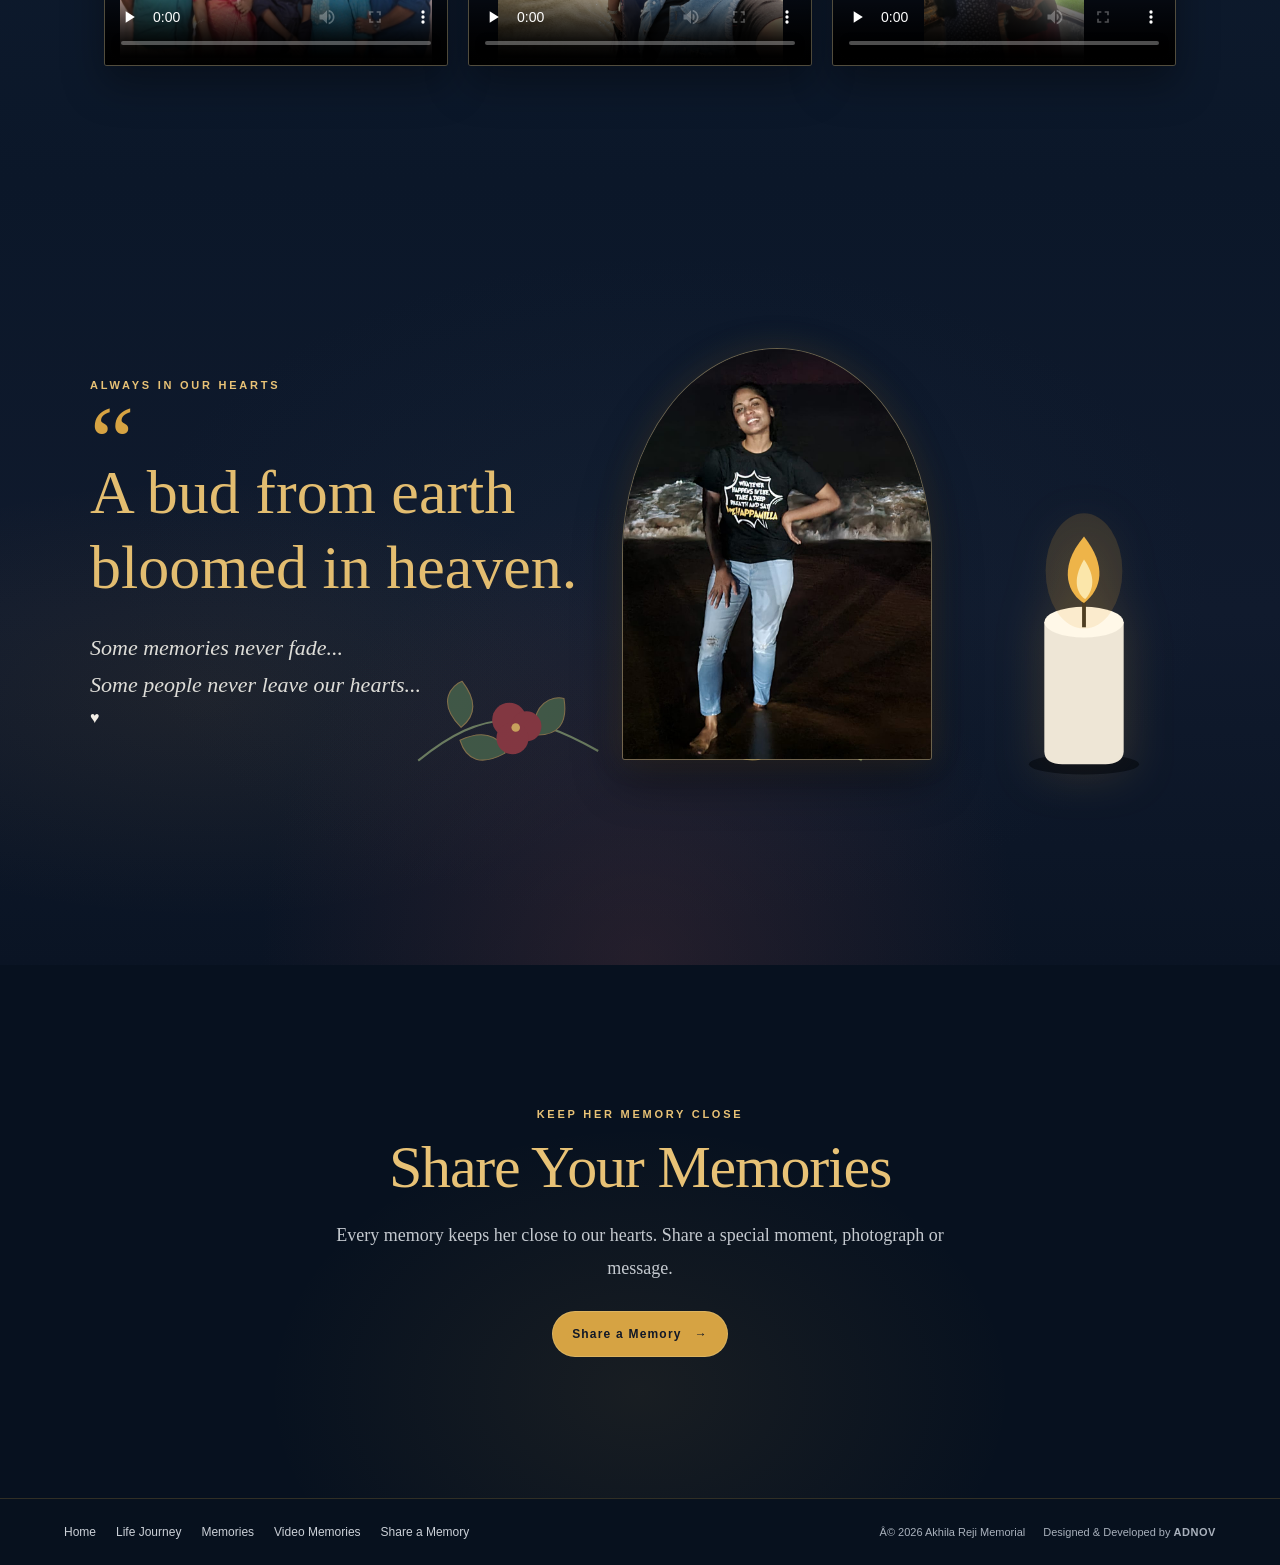
==== commit 81d450cf: "Fix memorial homepage design" ====
--- a/index.html
+++ b/index.html
@@ -47,6 +47,14 @@
                         <span aria-hidden="true">&mdash;</span>
                         <time datetime="2022-12-30">30/12/2022</time>
                     </div>
+                    <a class="hero-instagram" href="https://instagram.com/art_de___la_bouteille" target="_blank" rel="noopener noreferrer" aria-label="Akhila Reji on Instagram, @art_de___la_bouteille">
+                        <svg viewBox="0 0 24 24" aria-hidden="true" focusable="false">
+                            <rect x="3" y="3" width="18" height="18" rx="5" fill="none" stroke="currentColor" stroke-width="1.7"/>
+                            <circle cx="12" cy="12" r="4.1" fill="none" stroke="currentColor" stroke-width="1.7"/>
+                            <circle cx="17.6" cy="6.7" r="1.1" fill="currentColor"/>
+                        </svg>
+                        <span>@art_de___la_bouteille</span>
+                    </a>
                     <img class="hero-candle" src="assets/properties/candle.png" alt="A candle surrounded by white flowers" fetchpriority="high">
                 </div>
                 <img class="hero-dove" src="assets/properties/dove.png" alt="A white dove in flight" aria-hidden="true">
--- a/css/home.css
+++ b/css/home.css
@@ -202,6 +202,26 @@
     font: 600 clamp(27px, 3.1vw, 44px)/1.35 var(--home-serif);
     letter-spacing: .035em;
 }
+.hero-instagram {
+    position: relative;
+    z-index: 3;
+    display: inline-flex;
+    align-items: center;
+    gap: 8px;
+    min-height: 44px;
+    margin-top: 10px;
+    padding: 0 8px;
+    border: 1px solid rgba(214, 183, 111, .32);
+    border-radius: 999px;
+    color: var(--home-gold-light);
+    font: 500 12px/1 var(--home-sans);
+    letter-spacing: .035em;
+    text-decoration: none;
+    transition: color .2s ease, border-color .2s ease, background-color .2s ease;
+}
+.hero-instagram svg { display: block; width: 17px; height: 17px; flex: 0 0 auto; }
+.hero-instagram:hover { border-color: var(--home-gold-light); background: rgba(214, 183, 111, .08); color: #f4dda5; }
+.hero-instagram:focus-visible { outline: 2px solid var(--home-gold-light); outline-offset: 3px; }
 .hero-candle { position: absolute; z-index: 1; right: 1%; bottom: -2%; width: clamp(300px, 32vw, 500px); max-width: 46%; height: min(76%, 650px); object-fit: contain; object-position: center bottom; filter: drop-shadow(0 0 30px rgba(236, 173, 64, .24)); pointer-events: none; }
 .candle-flame { transform-origin: 50% 92%; animation: candle-flicker 2.6s ease-in-out infinite alternate; }
 .flame-halo { transform-origin: center; animation: candle-glow 3.1s ease-in-out infinite alternate; }
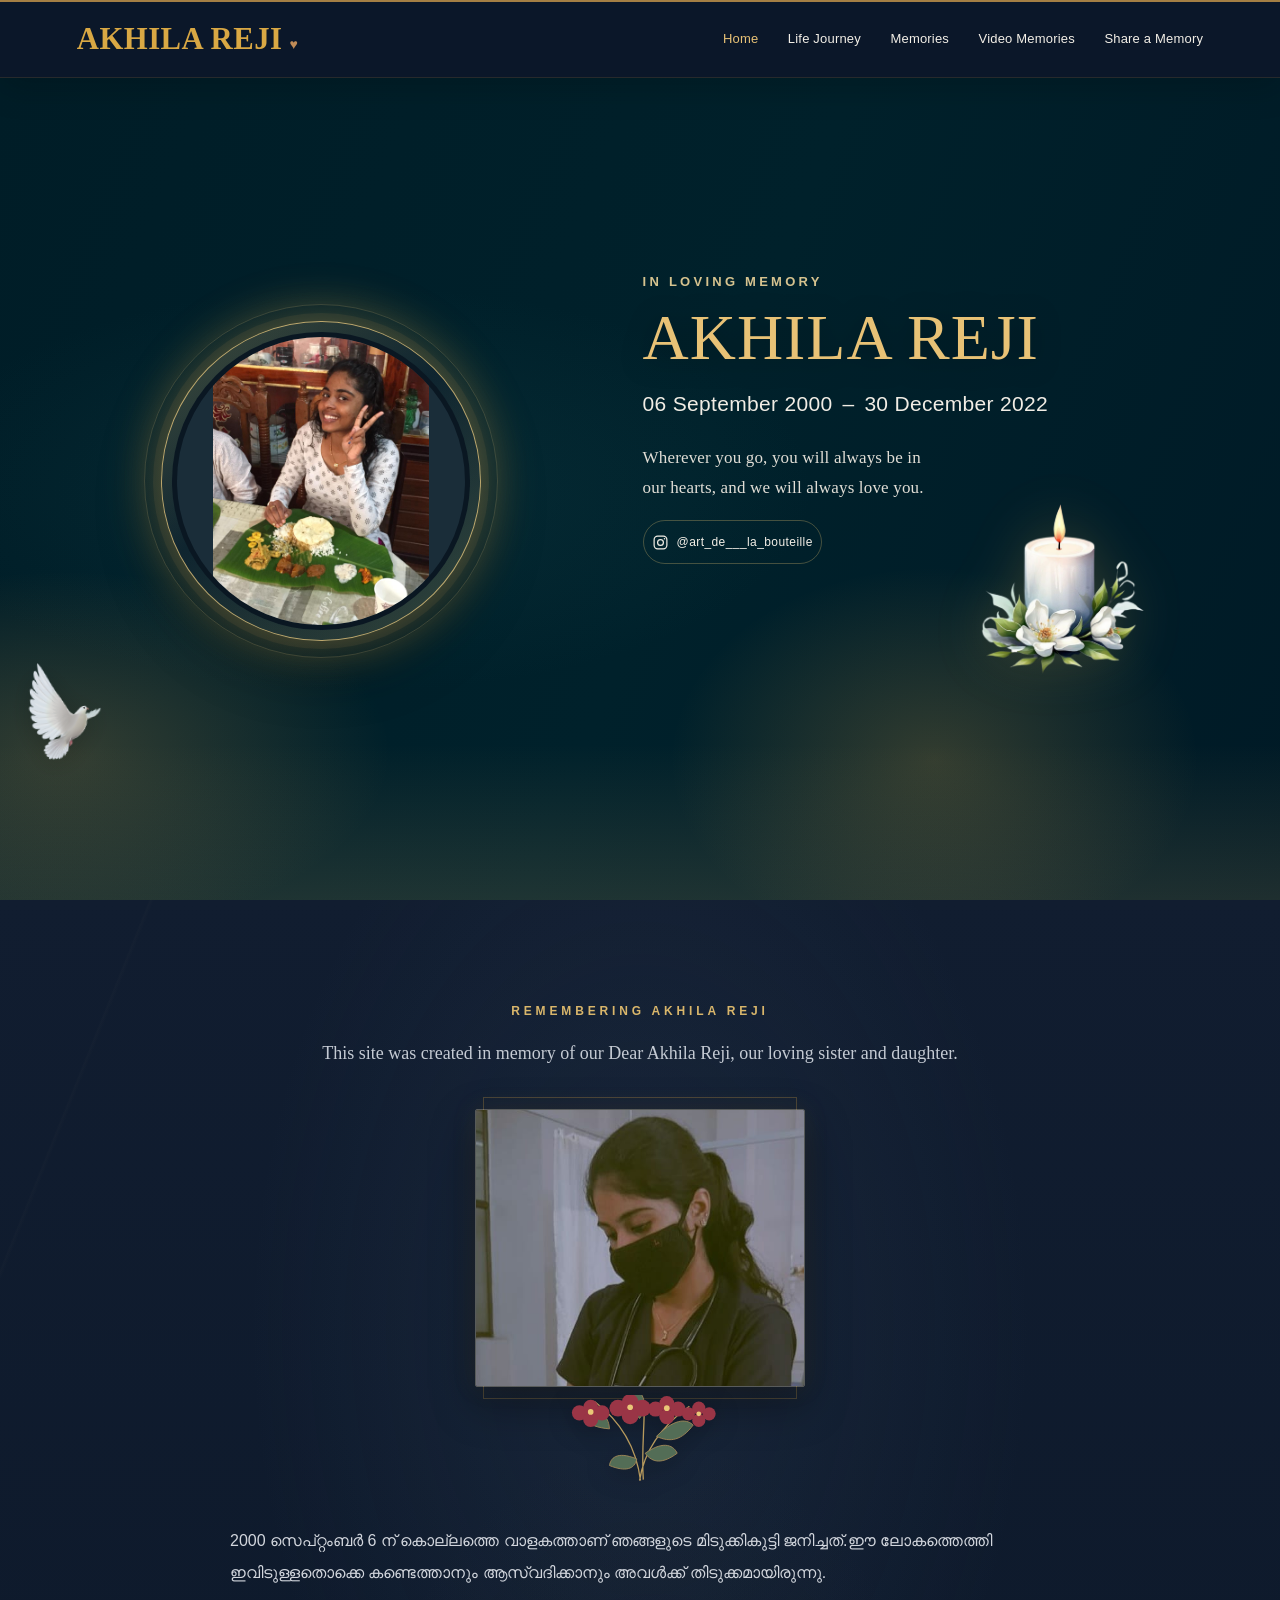
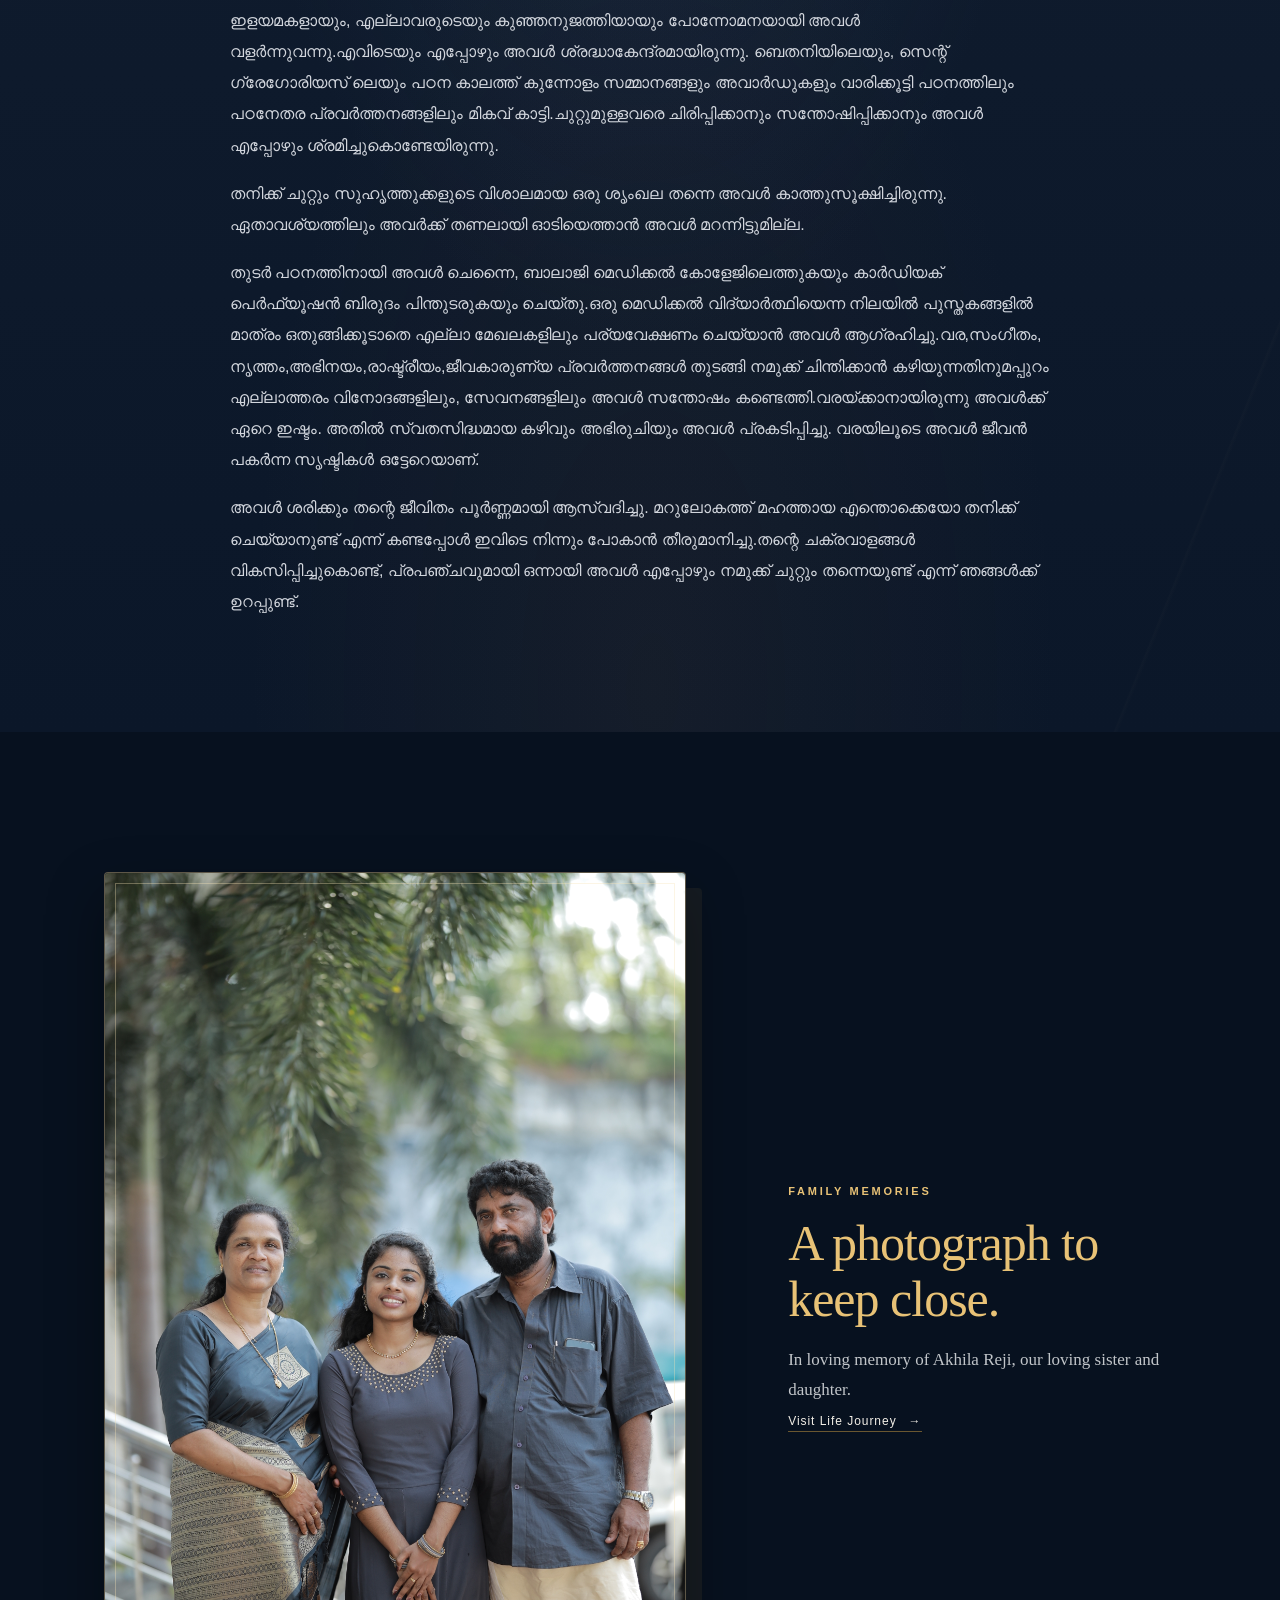
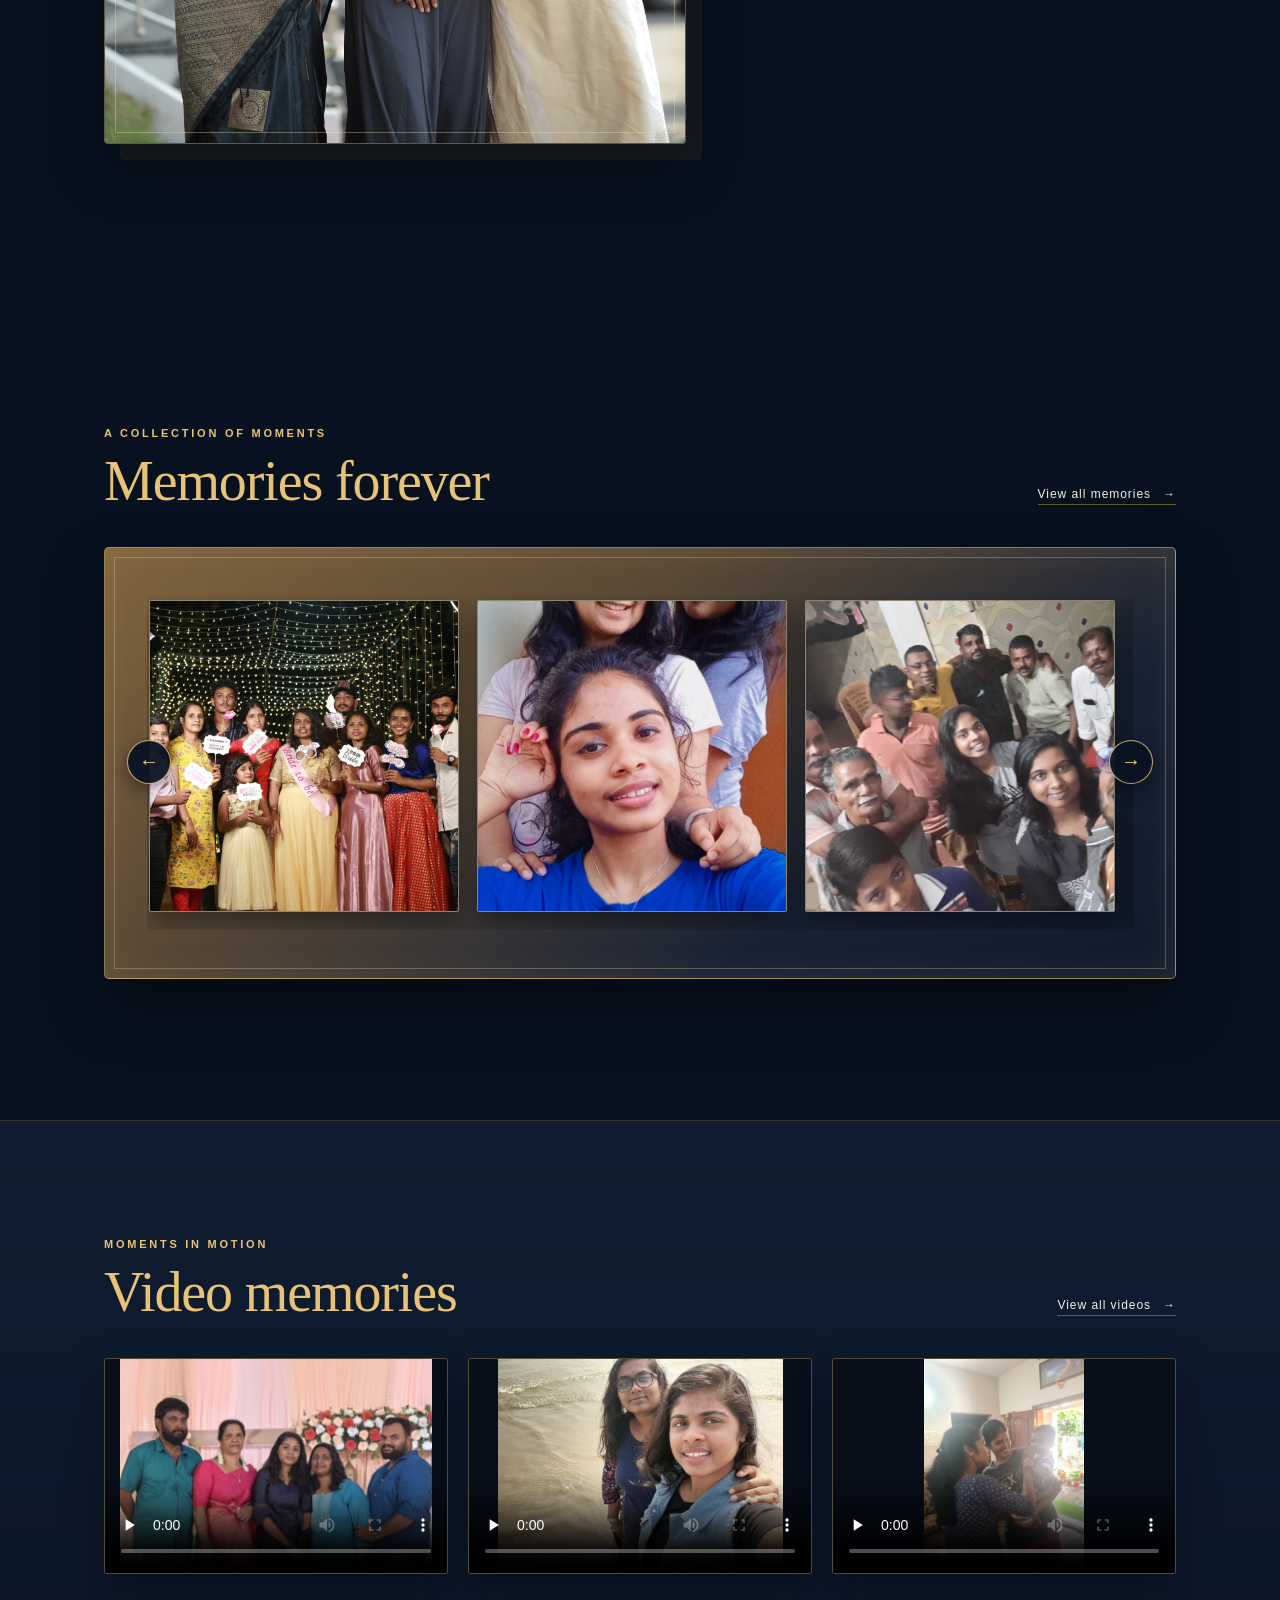
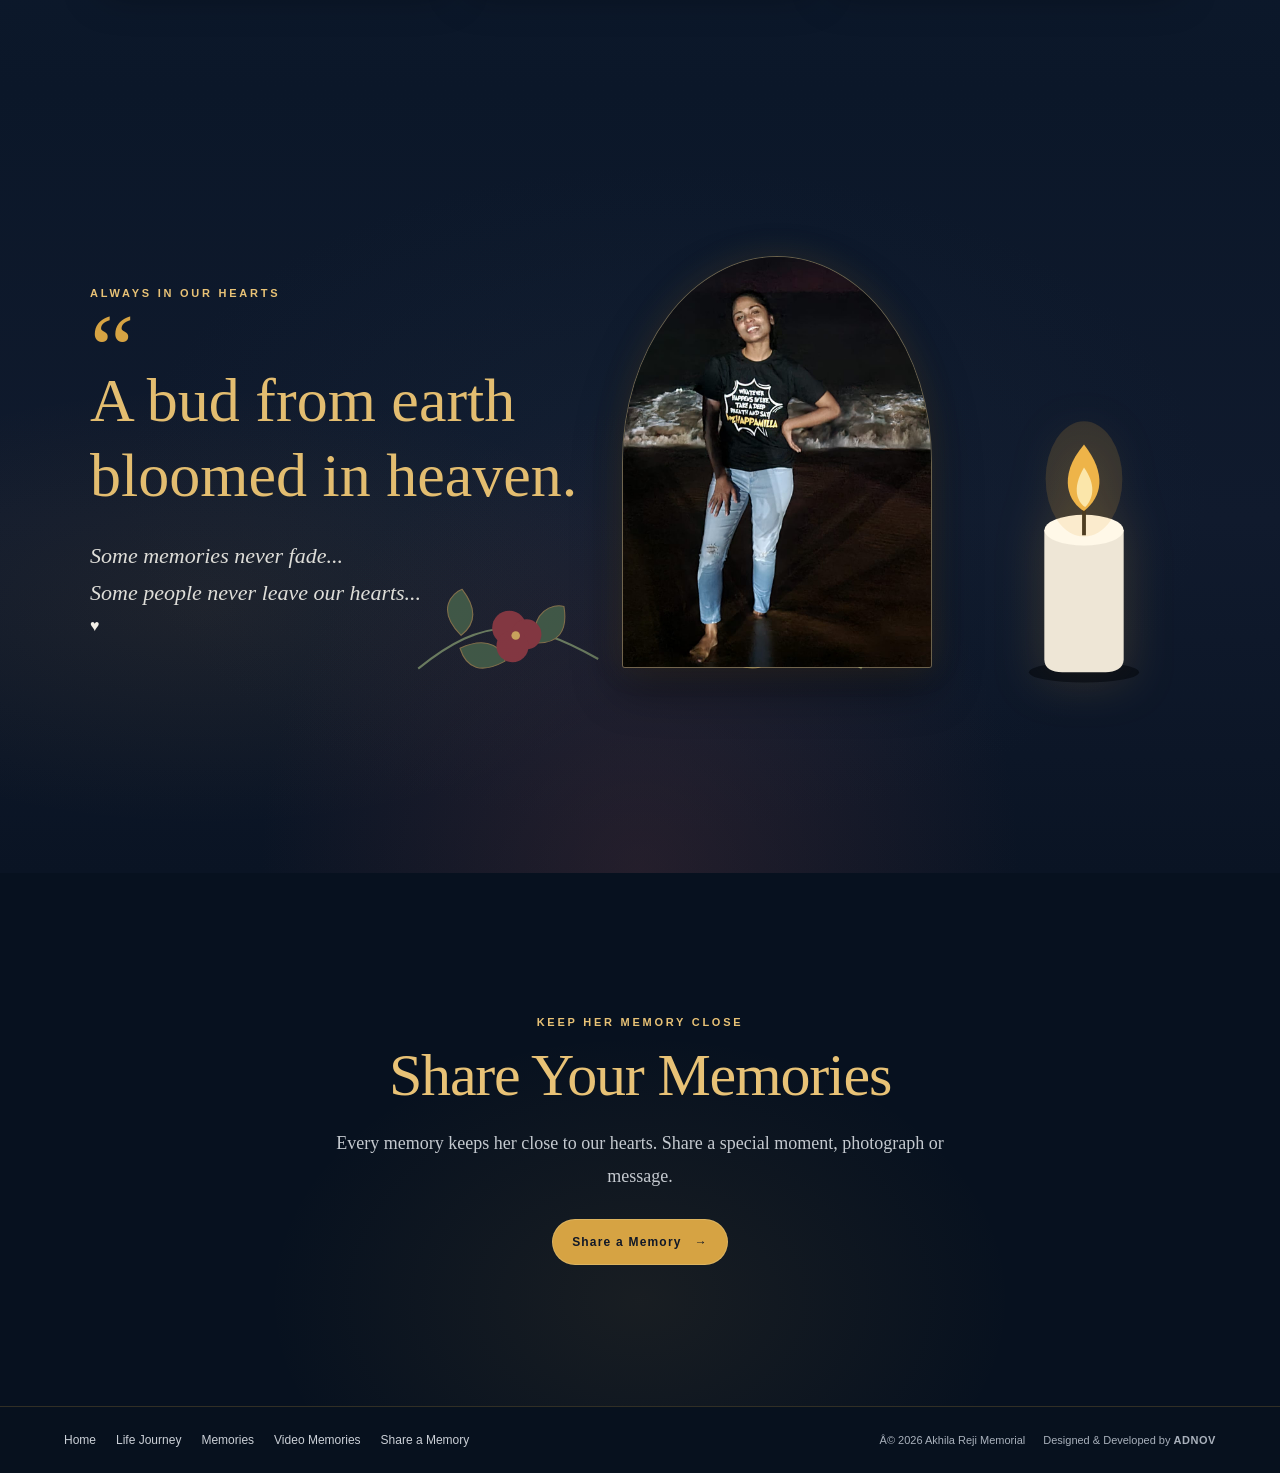
==== commit e9e02d1a: "Fix memorial homepage design" ====
--- a/index.html
+++ b/index.html
@@ -33,20 +33,17 @@
                     <figure class="hero-portrait">
                         <span class="portrait-aureole" aria-hidden="true"></span>
                         <img src="assets/images/f15607_a41d0e751dee41e2b9a0c80ed0a7c50d~mv2.jpg" alt="A portrait of Akhila Reji" fetchpriority="high">
-                        <figcaption>Akhila Reji</figcaption>
-                    </figure>
-                    <div class="hero-remembrance">
-                        <p class="hero-whisper">Wherever you go, you will always be in our hearts, and we will always love you.</p>
-                        <h1 id="hero-title">In Loving<br>Memory</h1>
+                    </figure>
+                </div>
+                <div class="hero-copy">
+                    <h1 class="hero-kicker" id="hero-title">IN LOVING MEMORY</h1>
+                    <p class="hero-name">AKHILA REJI</p>
+                    <div class="hero-dates">
+                        <time datetime="2000-09-06">06 September 2000</time>
+                        <span aria-hidden="true">&ndash;</span>
+                        <time datetime="2022-12-30">30 December 2022</time>
                     </div>
-                </div>
-                <div class="hero-copy">
-                    <p class="eyebrow">Akhila Reji</p>
-                    <div class="hero-dates">
-                        <time datetime="2000-09-06">06/09/2000</time>
-                        <span aria-hidden="true">&mdash;</span>
-                        <time datetime="2022-12-30">30/12/2022</time>
-                    </div>
+                    <p class="hero-whisper">Wherever you go, you will always be in our hearts, and we will always love you.</p>
                     <a class="hero-instagram" href="https://instagram.com/art_de___la_bouteille" target="_blank" rel="noopener noreferrer" aria-label="Akhila Reji on Instagram, @art_de___la_bouteille">
                         <svg viewBox="0 0 24 24" aria-hidden="true" focusable="false">
                             <rect x="3" y="3" width="18" height="18" rx="5" fill="none" stroke="currentColor" stroke-width="1.7"/>
--- a/css/home.css
+++ b/css/home.css
@@ -67,7 +67,7 @@
 .home-hero {
     position: relative;
     display: grid;
-    min-height: max(760px, calc(100svh - 78px));
+    min-height: max(680px, calc(100svh - 78px));
     overflow: hidden;
     isolation: isolate;
     background:
@@ -91,27 +91,25 @@
     display: grid;
     width: min(100%, 1600px);
     min-height: inherit;
-    grid-template-columns: minmax(0, 1.1fr) minmax(380px, .9fr);
-    align-items: stretch;
-    gap: clamp(20px, 5vw, 84px);
+    grid-template-columns: minmax(300px, .9fr) minmax(0, 1.1fr);
+    align-items: center;
+    gap: clamp(42px, 8vw, 120px);
     margin-inline: auto;
-    padding: 38px clamp(28px, 6vw, 90px) 54px;
+    padding: 52px clamp(36px, 8vw, 128px) 68px;
 }
 .hero-portrait-column {
     position: relative;
     z-index: 3;
     display: flex;
-    flex-direction: column;
     align-items: center;
     justify-content: center;
-    padding: 30px 0 0;
 }
 .hero-portrait {
     position: relative;
     z-index: 2;
     display: grid;
-    width: clamp(270px, 30vw, 440px);
-    height: clamp(270px, 30vw, 440px);
+    width: clamp(300px, 25vw, 350px);
+    height: clamp(300px, 25vw, 350px);
     flex: 0 0 auto;
     place-items: center;
     padding: 10px;
@@ -141,45 +139,37 @@
     transition: opacity .45s ease;
 }
 .hero-portrait img.is-fading { opacity: .12; }
-.hero-portrait figcaption {
-    position: absolute;
-    left: 0;
-    width: 100%;
-    bottom: -20px;
-    color: rgba(238, 225, 196, .78);
-    font: italic 13px var(--home-serif);
-    letter-spacing: .08em;
-    text-align: center;
-    white-space: nowrap;
-}
-.hero-remembrance { width: min(100%, 600px); margin-top: 28px; text-align: left; }
-.hero-whisper {
-    max-width: 540px;
-    margin: 0 0 10px;
-    color: #d6a343;
-    font: 18px/1.45 var(--home-serif);
-    letter-spacing: .025em;
-    text-wrap: balance;
-}
-.hero-remembrance h1 {
-    margin: 0;
-    color: #f6f2e8;
-    font: 500 clamp(43px, 5.2vw, 78px)/.99 var(--home-serif);
-    letter-spacing: .025em;
-    text-shadow: 0 3px 30px rgba(0, 0, 0, .55);
-    text-transform: uppercase;
-}
 .hero-copy {
     position: relative;
     z-index: 3;
-    align-self: stretch;
-    min-height: inherit;
-    display: flex;
+    display: flex;
+    max-width: 660px;
     flex-direction: column;
     align-items: flex-start;
-    justify-content: flex-start;
-    padding: clamp(96px, 15vh, 190px) 20px 0 0;
+    justify-content: center;
+    padding: 0 36px 126px 0;
     text-align: left;
+}
+.hero-kicker {
+    margin: 0 0 12px;
+    color: #d6c38f;
+    font: 600 13px/1.5 var(--home-sans);
+    letter-spacing: .25em;
+}
+.hero-name {
+    margin: 0;
+    color: var(--home-gold-light);
+    font: 500 clamp(42px, 5vw, 66px)/1.08 var(--home-serif);
+    letter-spacing: .015em;
+    text-shadow: 0 3px 28px rgba(0, 0, 0, .35);
+}
+.hero-whisper {
+    max-width: 470px;
+    margin: 22px 0 0;
+    color: #e1ded6;
+    font: 400 17px/1.75 var(--home-serif);
+    letter-spacing: .01em;
+    text-wrap: balance;
 }
 .eyebrow, .section-kicker {
     margin: 0 0 15px;
@@ -190,17 +180,16 @@
     line-height: 1.5;
     text-transform: uppercase;
 }
-.hero-copy .eyebrow { display: none; }
 .hero-dates {
     display: flex;
     flex-wrap: wrap;
     align-items: center;
     justify-content: flex-start;
-    gap: 7px 13px;
-    margin-top: 0;
+    gap: 4px 10px;
+    margin-top: 16px;
     color: #f1ede5;
-    font: 600 clamp(27px, 3.1vw, 44px)/1.35 var(--home-serif);
-    letter-spacing: .035em;
+    font: 500 clamp(17px, 1.7vw, 21px)/1.55 var(--home-sans);
+    letter-spacing: .015em;
 }
 .hero-instagram {
     position: relative;
@@ -209,7 +198,7 @@
     align-items: center;
     gap: 8px;
     min-height: 44px;
-    margin-top: 10px;
+    margin-top: 18px;
     padding: 0 8px;
     border: 1px solid rgba(214, 183, 111, .32);
     border-radius: 999px;
@@ -222,15 +211,15 @@
 .hero-instagram svg { display: block; width: 17px; height: 17px; flex: 0 0 auto; }
 .hero-instagram:hover { border-color: var(--home-gold-light); background: rgba(214, 183, 111, .08); color: #f4dda5; }
 .hero-instagram:focus-visible { outline: 2px solid var(--home-gold-light); outline-offset: 3px; }
-.hero-candle { position: absolute; z-index: 1; right: 1%; bottom: -2%; width: clamp(300px, 32vw, 500px); max-width: 46%; height: min(76%, 650px); object-fit: contain; object-position: center bottom; filter: drop-shadow(0 0 30px rgba(236, 173, 64, .24)); pointer-events: none; }
+.hero-candle { position: absolute; z-index: 1; right: 2%; bottom: 0; width: clamp(170px, 17vw, 250px); max-width: 27%; height: min(48%, 390px); object-fit: contain; object-position: center bottom; filter: drop-shadow(0 0 26px rgba(236, 173, 64, .2)); pointer-events: none; }
 .candle-flame { transform-origin: 50% 92%; animation: candle-flicker 2.6s ease-in-out infinite alternate; }
 .flame-halo { transform-origin: center; animation: candle-glow 3.1s ease-in-out infinite alternate; }
 .hero-dove {
     position: absolute;
     z-index: 2;
-    bottom: 23%;
-    left: 1%;
-    width: clamp(86px, 8vw, 112px);
+    bottom: 17%;
+    left: 2%;
+    width: clamp(72px, 6vw, 96px);
     height: auto;
     object-fit: contain;
     opacity: .96;
@@ -443,10 +432,11 @@
 @keyframes candle-glow { from { opacity: .56; transform: scale(.94); } to { opacity: .95; transform: scale(1.08); } }
 
 @media (max-width: 1000px) {
-    .hero-stage { grid-template-columns: minmax(0, 1fr) minmax(300px, .88fr); gap: 14px; padding-inline: 38px; }
-    .hero-portrait { width: clamp(250px, 32vw, 350px); height: clamp(250px, 32vw, 350px); }
-    .hero-candle { right: -2%; bottom: -1%; width: clamp(270px, 33vw, 390px); max-width: 49%; }
-    .hero-dove { left: -1%; bottom: 24%; width: 104px; }
+    .hero-stage { grid-template-columns: minmax(300px, .95fr) minmax(0, 1.05fr); gap: 28px; padding-inline: 38px; }
+    .hero-portrait { width: 300px; height: 300px; }
+    .hero-copy { padding-right: 16px; }
+    .hero-candle { right: 1%; width: 180px; max-width: 24%; }
+    .hero-dove { left: 1%; bottom: 15%; width: 76px; }
     .quote-inner { grid-template-columns: 1fr .6fr .3fr; gap: 14px; }
     .quote-candle { width: 95px; }
 }
@@ -469,17 +459,18 @@
     .primary-navigation.is-open { display: flex; }
     .primary-navigation a { padding: 11px 4px; }
     .primary-navigation .nav-share { align-self: flex-start; margin-top: 5px; padding: 8px 13px; }
-    .home-hero { min-height: auto; }
-    .hero-stage { min-height: 0; grid-template-columns: minmax(0,1fr); gap: 0; padding: 24px 20px 210px; }
-    .hero-copy { order: -1; min-height: 0; padding: 0 6px; }
-    .hero-dates { margin-top: 0; font-size: clamp(18px, 4.6vw, 23px); }
-    .hero-portrait-column { padding-top: 20px; }
-    .hero-portrait { width: min(60vw, 250px); height: min(60vw, 250px); }
-    .hero-remembrance { width: min(100%, 450px); margin-top: 25px; }
-    .hero-whisper { max-width: 350px; font-size: 15px; }
-    .hero-remembrance h1 { font-size: clamp(37px, 10vw, 55px); }
-    .hero-candle { top: 495px; right: 2px; width: 100px; height: 140px; opacity: .86; }
-    .hero-dove { top: 520px; bottom: auto; left: 2px; width: 44px; }
+    .home-hero { min-height: 0; }
+    .hero-stage { min-height: 0; grid-template-columns: minmax(0,1fr); gap: 27px; padding: 38px 20px 150px; }
+    .hero-portrait-column { padding: 0; }
+    .hero-portrait { width: clamp(200px, 60vw, 240px); height: clamp(200px, 60vw, 240px); }
+    .hero-copy { width: min(100%, 560px); align-items: center; margin-inline: auto; padding: 0 2px 142px; text-align: center; }
+    .hero-kicker { margin-bottom: 9px; font-size: 11px; letter-spacing: .21em; }
+    .hero-name { font-size: clamp(37px, 9.5vw, 52px); }
+    .hero-dates { width: 100%; justify-content: center; gap: 3px 6px; margin-top: 13px; font-size: clamp(13px, 3.6vw, 15px); }
+    .hero-whisper { max-width: 410px; margin-top: 17px; font-size: 15px; line-height: 1.7; }
+    .hero-instagram { margin-top: 14px; }
+    .hero-candle { top: auto; right: 8px; bottom: 0; width: 94px; max-width: 27%; height: 130px; opacity: .86; }
+    .hero-dove { top: auto; bottom: 13px; left: 7px; width: 44px; }
     .intro-section { gap: 27px; padding: 62px 22px 78px; }
     .intro-copy { margin-inline: auto; text-align: center; }
     .intro-copy .intro-description { margin-inline: auto; font-size: 17px; }
@@ -523,9 +514,10 @@
     body.home-page { font-size: 15px; }
     body.home-page .home-brand { font-size: 21px; }
     .hero-stage { padding-inline: 16px; }
-    .hero-dates { gap: 2px 7px; font-size: clamp(17px, 5vw, 20px); }
-    .hero-candle { top: 495px; right: 2px; width: 86px; height: 125px; }
-    .hero-dove { top: 520px; left: 2px; width: 40px; }
+    .hero-name { font-size: clamp(32px, 8.8vw, 37px); }
+    .hero-dates { gap: 2px 4px; font-size: 13px; }
+    .hero-candle { right: 5px; width: 82px; height: 116px; }
+    .hero-dove { left: 5px; width: 40px; }
     .section-shell { padding-inline: 18px; }
     .section-heading h2 { font-size: 33px; }
     .album-frame { padding-inline: 10px; }
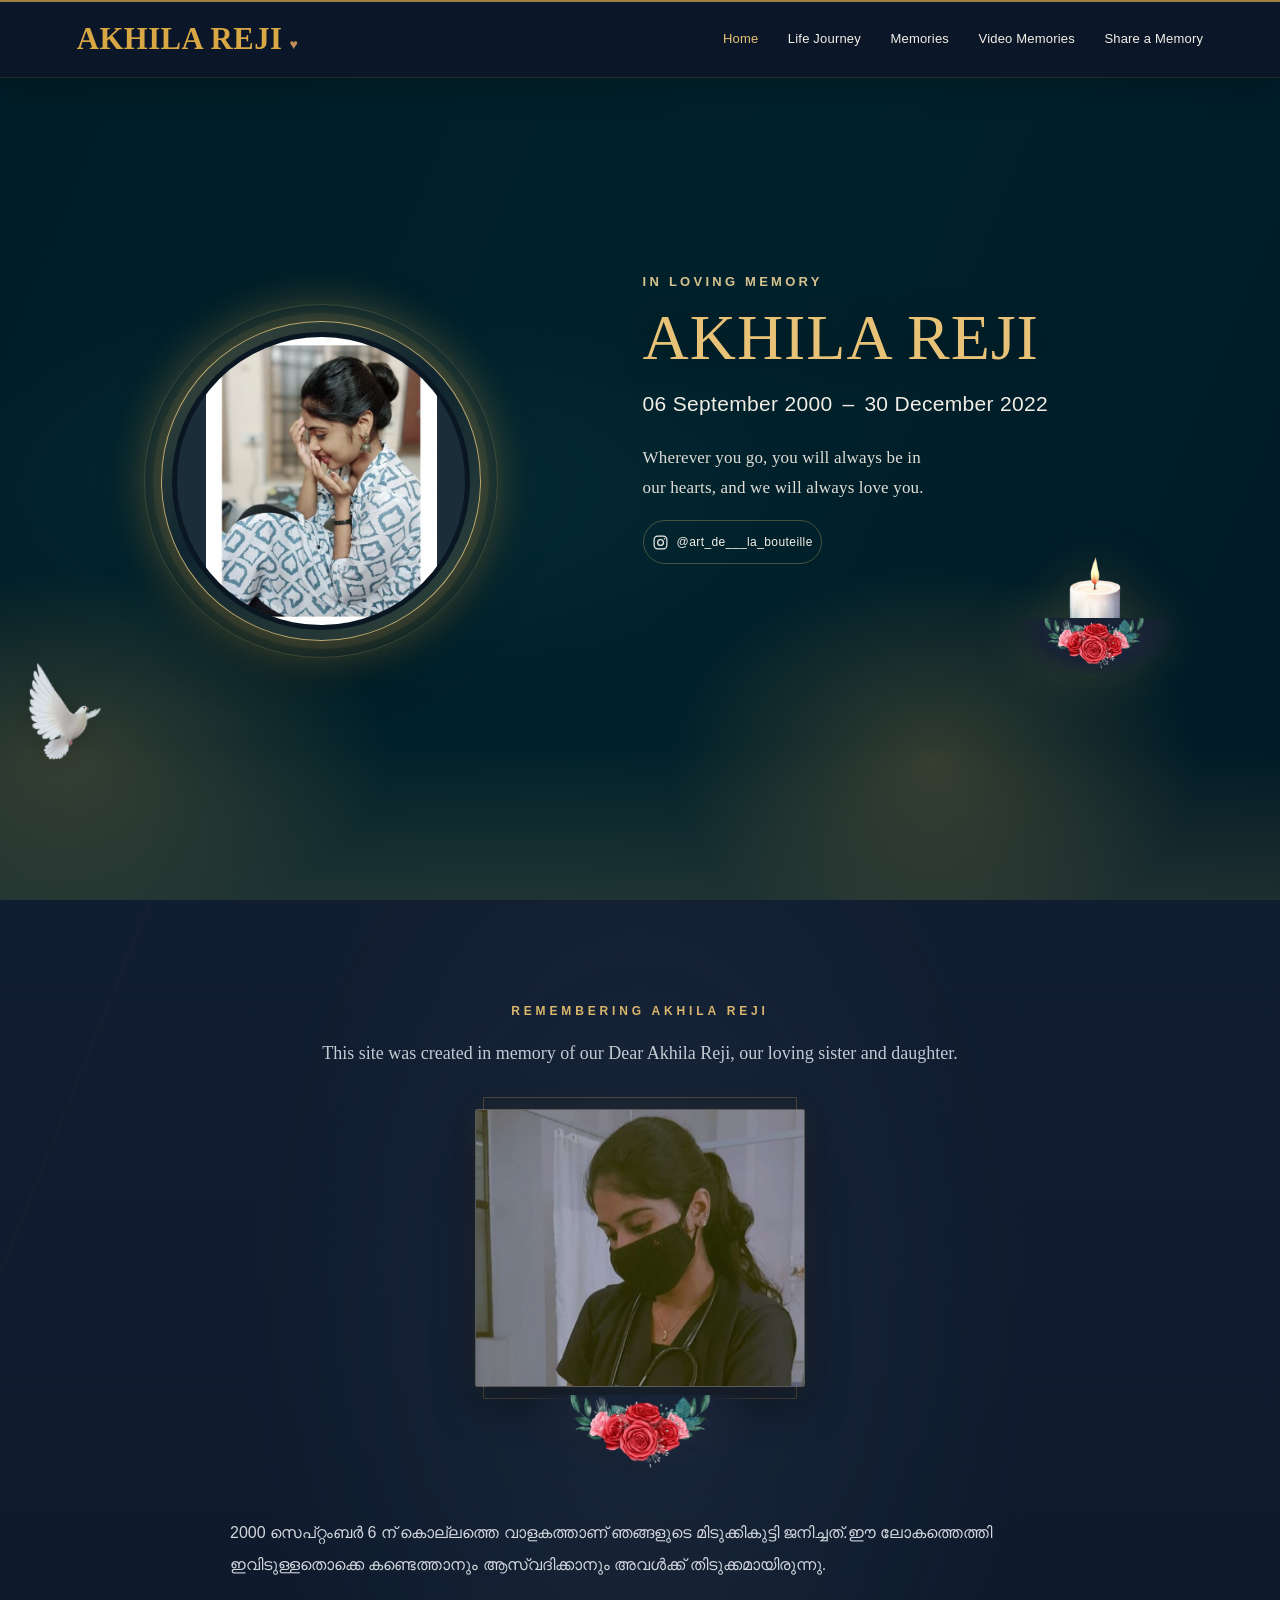
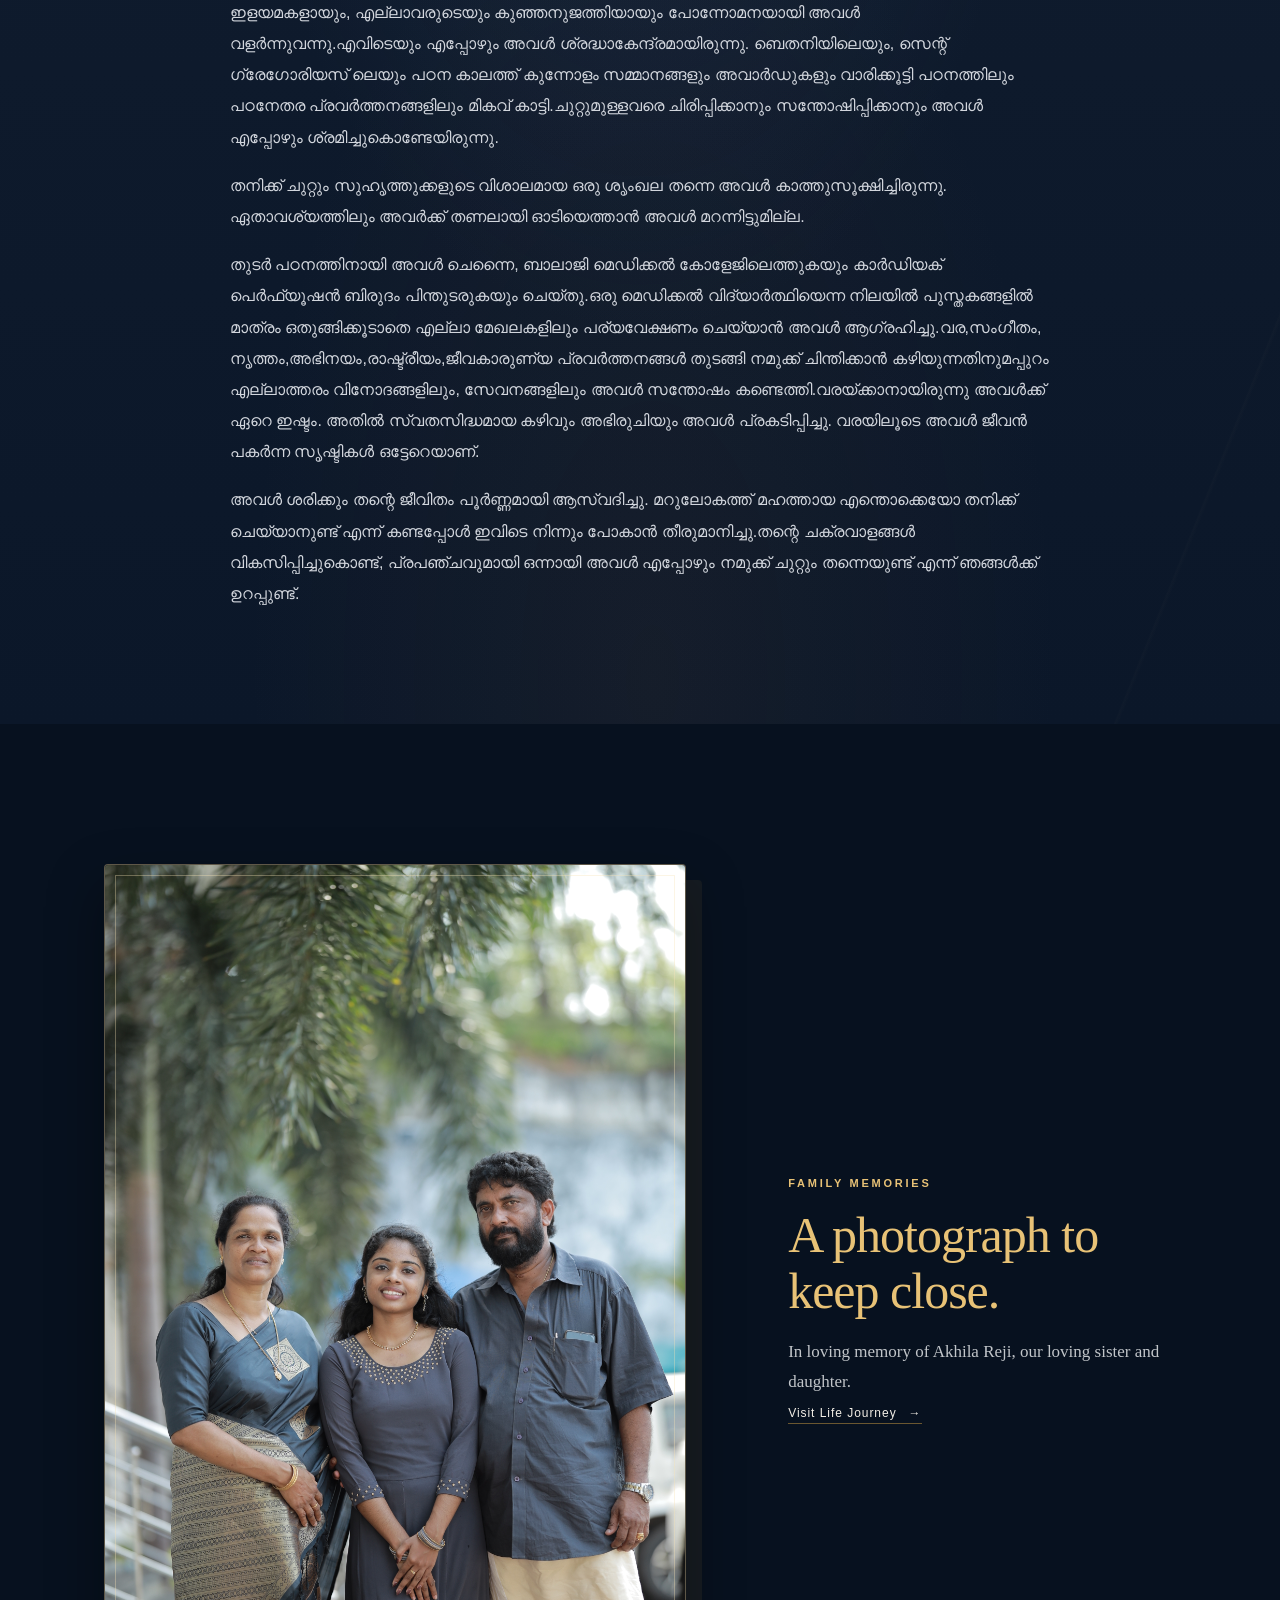
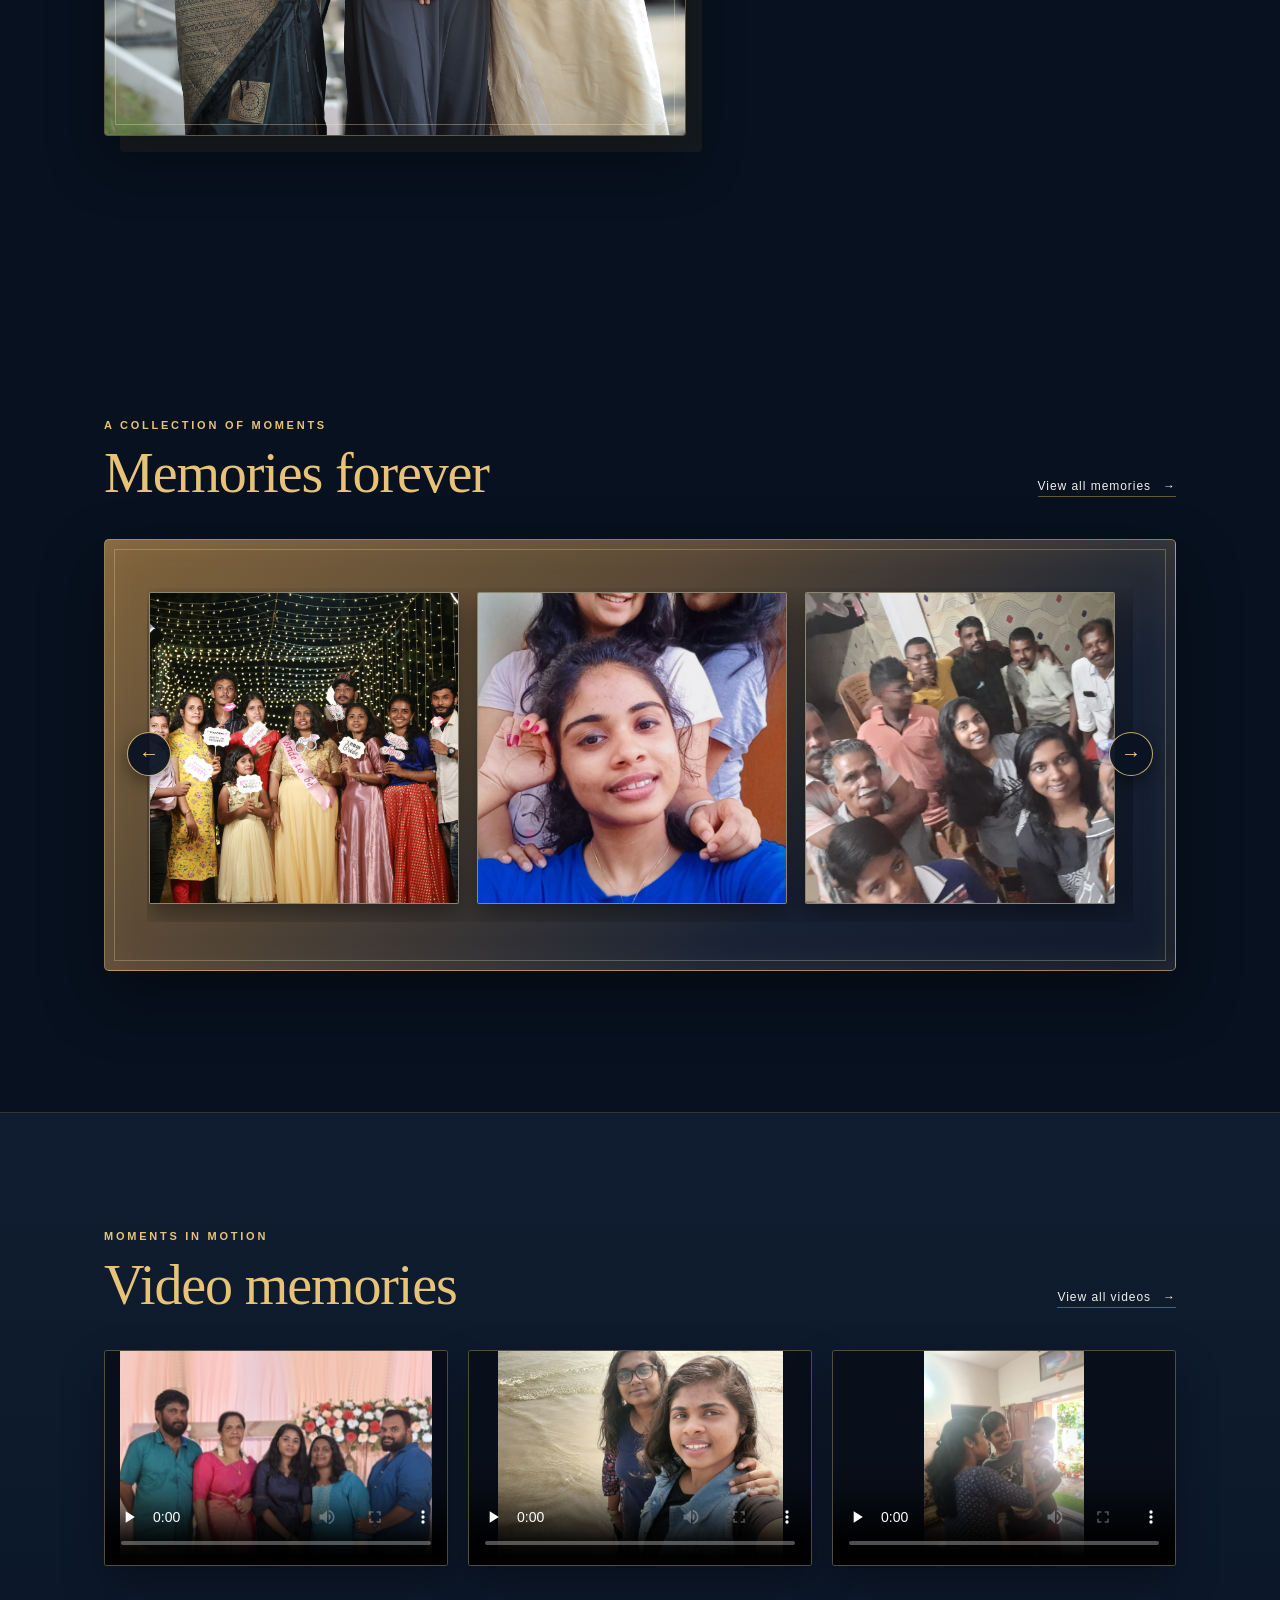
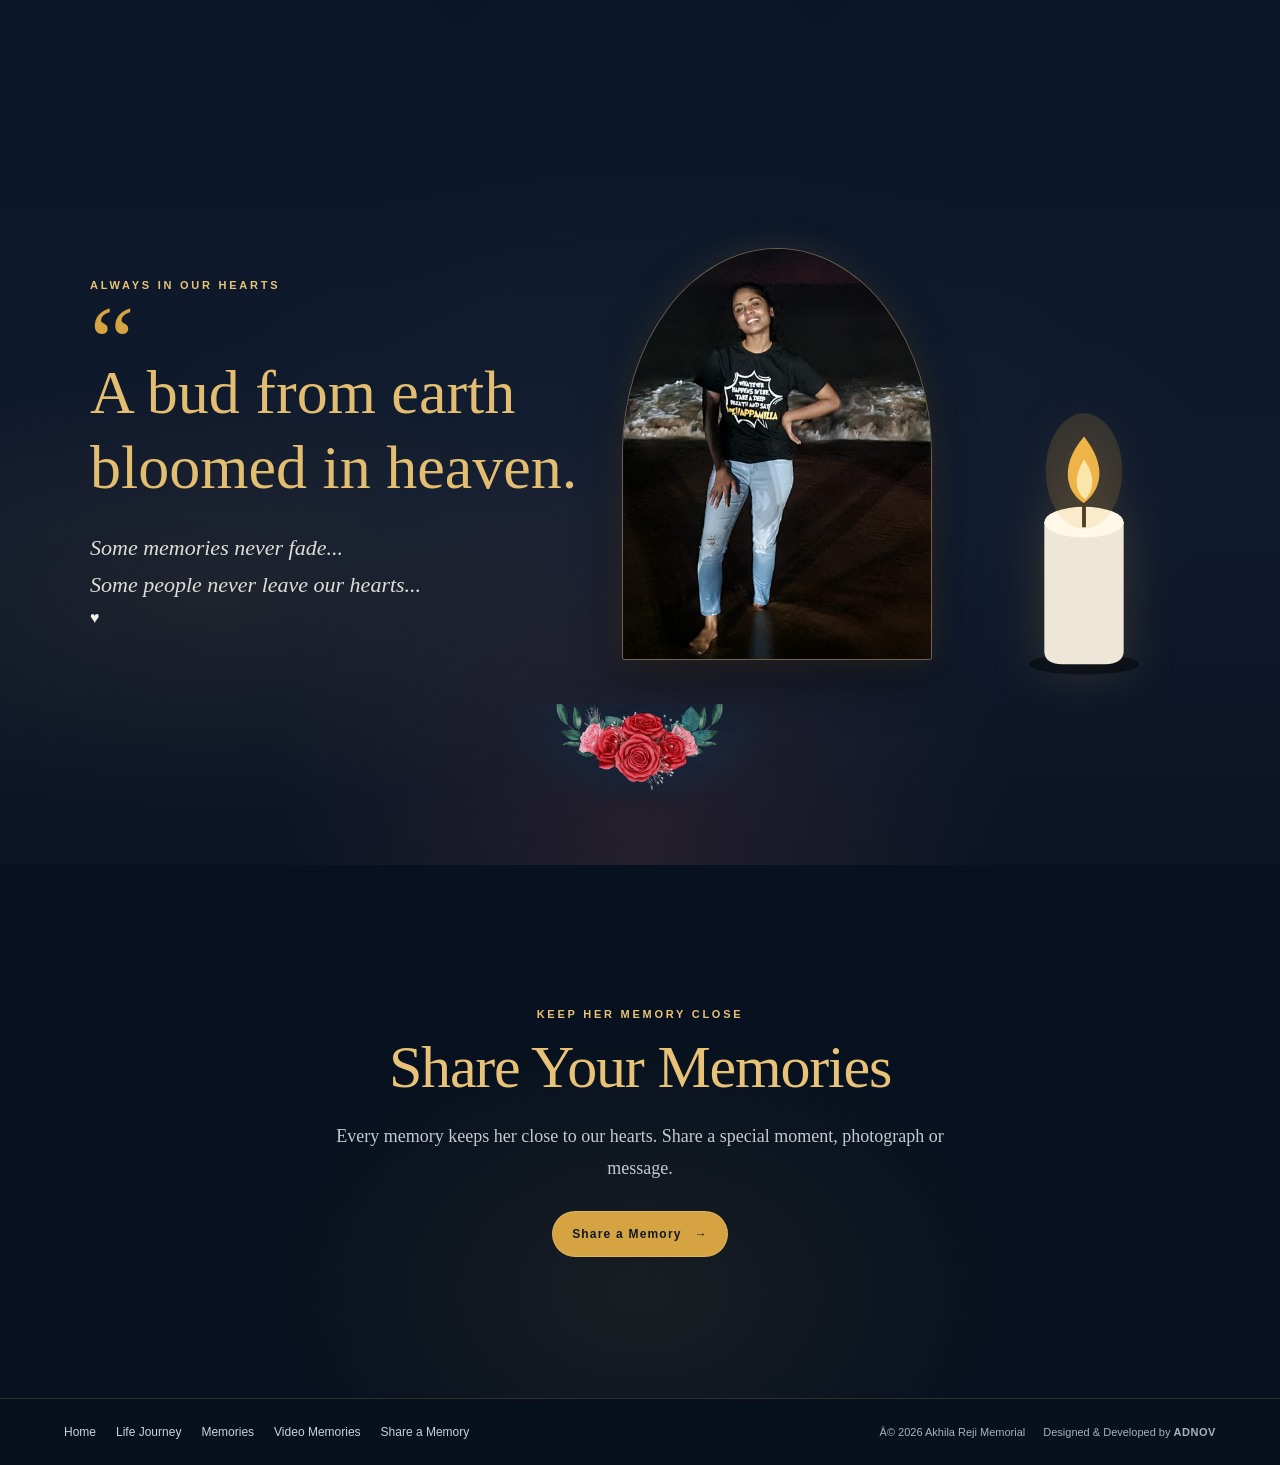
==== commit 9caa720d: "Redesign Entire UI" ====
--- a/index.html
+++ b/index.html
@@ -52,7 +52,12 @@
                         </svg>
                         <span>@art_de___la_bouteille</span>
                     </a>
-                    <img class="hero-candle" src="assets/properties/candle.png" alt="A candle surrounded by white flowers" fetchpriority="high">
+                    <div class="hero-candle">
+                        <div class="hero-candle-art">
+                            <img class="hero-candle-image" src="assets/properties/candle.png" alt="A lit candle" fetchpriority="high">
+                            <img class="hero-flowers home-flowers" src="assets/properties/gallery-flowers.jpg" width="540" height="187" alt="">
+                        </div>
+                    </div>
                 </div>
                 <img class="hero-dove" src="assets/properties/dove.png" alt="A white dove in flight" aria-hidden="true">
             </div>
@@ -65,17 +70,7 @@
             </div>
             <figure class="intro-portrait">
                 <img src="assets/images/f15607_8e14c0362efa4abf9bfff18c82eca961~mv2.jpg" alt="Akhila Reji in her medical uniform" loading="lazy" decoding="async">
-                <svg class="floral-spray" viewBox="0 0 250 95" aria-hidden="true">
-                    <path d="M125 91C121 60 108 31 76 7m48 84c5-32 22-57 53-79m-49 78c-2-28 1-53 1-77" fill="none" stroke="#b79a5d" stroke-width="1.4"/>
-                    <path d="M92 36C66 34 61 22 61 14c19 0 30 6 31 22zm50 8c22-22 34-17 39-12-12 16-24 19-39 12zm-18-19c-18-20-9-30-3-34 10 14 11 23 3 34zm-3 43c-22-9-28 0-29 7 17 7 27 4 29-7zm9-6c21-15 31-7 34 0-15 11-26 11-34 0z" fill="#536d56" stroke="#9d8657" stroke-width="1"/>
-                    <g fill="#9a3546">
-                        <circle cx="60" cy="19" r="8"/><circle cx="72" cy="13" r="8"/><circle cx="84" cy="19" r="8"/><circle cx="72" cy="26" r="8"/>
-                        <circle cx="101" cy="14" r="9"/><circle cx="114" cy="8" r="9"/><circle cx="127" cy="14" r="9"/><circle cx="114" cy="22" r="9"/>
-                        <circle cx="141" cy="15" r="8"/><circle cx="153" cy="9" r="8"/><circle cx="165" cy="15" r="8"/><circle cx="153" cy="23" r="8"/>
-                        <circle cx="176" cy="20" r="7"/><circle cx="187" cy="14" r="7"/><circle cx="198" cy="20" r="7"/><circle cx="187" cy="27" r="7"/>
-                    </g>
-                    <g fill="#e9c777"><circle cx="72" cy="18" r="3"/><circle cx="114" cy="13" r="3"/><circle cx="153" cy="14" r="3"/><circle cx="187" cy="20" r="2.5"/></g>
-                </svg>
+                <img class="floral-spray home-flowers" src="assets/properties/gallery-flowers.jpg" width="540" height="187" alt="" loading="lazy">
             </figure>
             <article class="life-story" lang="ml" aria-label="Akhila Reji's life story">
                 <p>2000 സെപ്റ്റംബർ 6 ന് കൊല്ലത്തെ വാളകത്താണ് ഞങ്ങളുടെ മിടുക്കികുട്ടി ജനിച്ചത്.ഈ ലോകത്തെത്തി ഇവിടുള്ളതൊക്കെ കണ്ടെത്താനും ആസ്വദിക്കാനും അവൾക്ക് തിടുക്കമായിരുന്നു.</p>
@@ -177,12 +172,7 @@
                         <ellipse cx="50" cy="32" rx="30" ry="45" fill="#e7aa43" opacity=".16" class="flame-halo"/>
                     </svg>
                 </div>
-                <svg class="quote-florals" viewBox="0 0 420 140" aria-hidden="true">
-                    <path d="M3 135C65 85 103 88 171 126m246 9c-62-50-100-47-168-9" fill="none" stroke="#718364" stroke-width="2"/>
-                    <path d="M43 104c-24-24-8-40 1-43 14 18 13 32-1 43zm69 7c-4-30 17-37 27-34 4 24-6 35-27 34zm-70 5c28-13 41 2 42 12-22 12-36 7-42-12zm293-12c24-24 8-40-1-43-14 18-13 32 1 43zm-69 7c4-30-17-37-27-34-4 24 6 35 27 34zm70 5c-28-13-41 2-42 12 22 12 36 7 42-12z" fill="#435c49" stroke="#8a754d" stroke-width="1"/>
-                    <g fill="#8b3943"><circle cx="88" cy="97" r="16"/><circle cx="104" cy="103" r="14"/><circle cx="91" cy="114" r="15"/><circle cx="332" cy="97" r="16"/><circle cx="316" cy="103" r="14"/><circle cx="329" cy="114" r="15"/></g>
-                    <g fill="#d6ac60"><circle cx="94" cy="104" r="4"/><circle cx="326" cy="104" r="4"/></g>
-                </svg>
+                <img class="quote-florals home-flowers" src="assets/properties/gallery-flowers.jpg" width="540" height="187" alt="" loading="lazy">
             </div>
         </section>
 
--- a/css/home.css
+++ b/css/home.css
@@ -211,7 +211,11 @@
 .hero-instagram svg { display: block; width: 17px; height: 17px; flex: 0 0 auto; }
 .hero-instagram:hover { border-color: var(--home-gold-light); background: rgba(214, 183, 111, .08); color: #f4dda5; }
 .hero-instagram:focus-visible { outline: 2px solid var(--home-gold-light); outline-offset: 3px; }
-.hero-candle { position: absolute; z-index: 1; right: 2%; bottom: 0; width: clamp(170px, 17vw, 250px); max-width: 27%; height: min(48%, 390px); object-fit: contain; object-position: center bottom; filter: drop-shadow(0 0 26px rgba(236, 173, 64, .2)); pointer-events: none; }
+.hero-candle { position: absolute; z-index: 1; right: 2%; bottom: 0; width: clamp(170px, 17vw, 250px); max-width: 27%; height: min(48%, 390px); container-type: size; filter: drop-shadow(0 0 26px rgba(236, 173, 64, .2)); pointer-events: none; }
+.hero-candle-art { position: absolute; bottom: 0; left: 50%; width: min(100cqw, 100cqh); aspect-ratio: 1; transform: translateX(-50%); }
+.hero-candle-image { display: block; width: 100%; clip-path: polygon(0 0, 100% 0, 100% 35%, 68% 35%, 68% 55%, 33% 55%, 33% 44%, 0 44%); }
+.hero-candle .hero-flowers { position: absolute; top: 50%; left: 50%; width: 115%; max-width: none; height: auto; transform: translateX(-50%); }
+.home-flowers { mask-image: radial-gradient(ellipse 50% 85% at 50% 22%, #000 62%, transparent 100%); }
 .candle-flame { transform-origin: 50% 92%; animation: candle-flicker 2.6s ease-in-out infinite alternate; }
 .flame-halo { transform-origin: center; animation: candle-glow 3.1s ease-in-out infinite alternate; }
 .hero-dove {
@@ -270,7 +274,7 @@
 .intro-copy .intro-description { max-width: 700px; margin: 0 auto; color: #c4cad3; font: 18px/1.7 var(--home-serif); }
 .intro-portrait { position: relative; z-index: 1; width: min(100%, 330px); margin: 0 auto; text-align: center; }
 .intro-portrait::before { position: absolute; z-index: -1; top: -12px; right: 8px; left: 8px; height: 302px; border: 1px solid rgba(214,163,67,.28); content: ""; }
-.intro-portrait img { width: 100%; height: 278px; border: 1px solid rgba(229, 210, 169, .32); border-radius: 2px; box-shadow: 0 16px 44px rgba(0,0,0,.38), 0 0 26px rgba(214,163,67,.1); object-fit: cover; object-position: center 18%; }
+.intro-portrait img:not(.floral-spray) { width: 100%; height: 278px; border: 1px solid rgba(229, 210, 169, .32); border-radius: 2px; box-shadow: 0 16px 44px rgba(0,0,0,.38), 0 0 26px rgba(214,163,67,.1); object-fit: cover; object-position: center 18%; }
 .floral-spray { position: relative; display: block; width: min(78%, 235px); height: auto; margin: 8px auto 0; filter: drop-shadow(0 4px 12px rgba(0,0,0,.25)); }
 .life-story { position: relative; z-index: 1; width: min(100%, 820px); color: #d2d6dd; font-family: "Noto Sans Malayalam", "Nirmala UI", "Manjari", sans-serif; font-size: clamp(16px, 1.25vw, 19px); line-height: 1.95; text-align: left; }
 .life-story p { margin: 0 0 17px; }
@@ -397,7 +401,7 @@
 .quote-portrait img { width: 100%; max-height: 430px; border: 1px solid rgba(218,185,113,.45); border-radius: 50% 50% 3px 3px; box-shadow: 0 0 32px rgba(214,163,67,.14), 0 18px 48px rgba(0,0,0,.45); object-fit: cover; object-position: center 20%; }
 .quote-candle { position: relative; z-index: 1; align-self: end; width: clamp(82px, 10vw, 135px); margin: auto auto -34px; filter: drop-shadow(0 0 24px rgba(232,171,67,.2)); }
 .quote-candle svg { width: 100%; height: auto; overflow: visible; }
-.quote-florals { position: absolute; z-index: 0; right: 50%; bottom: -6px; width: min(100%, 450px); height: auto; opacity: .92; transform: translateX(50%); }
+.quote-florals { position: absolute; z-index: 0; right: 50%; top: calc(100% + 44px); width: min(80%, 280px); height: auto; opacity: .92; transform: translateX(50%); }
 
 .share-section { padding-block: clamp(88px, 11vw, 142px); text-align: center; background: radial-gradient(ellipse at 50% 80%, rgba(200,155,67,.09), transparent 44%); }
 .share-section .eyebrow { margin-bottom: 12px; }
@@ -476,7 +480,7 @@
     .intro-copy .intro-description { margin-inline: auto; font-size: 17px; }
     .intro-portrait { width: min(76vw, 300px); }
     .intro-portrait::before { height: 282px; }
-    .intro-portrait img { height: 258px; }
+    .intro-portrait img:not(.floral-spray) { height: 258px; }
     .life-story { font-size: 16px; line-height: 1.9; }
     .family-section { grid-template-columns: minmax(0,1fr); gap: 29px; padding-block: 74px 84px; }
     .family-copy { max-width: 600px; }
@@ -503,7 +507,7 @@
     .additional-quote { font-size: 16px; }
     .quote-portrait { grid-column: 1; width: min(56vw, 240px); margin: 26px auto -28px; }
     .quote-candle { grid-column: 2; width: 72px; margin: auto auto -24px; }
-    .quote-florals { width: min(100%, 360px); }
+    .quote-florals { top: calc(100% + 28px); width: min(80%, 220px); }
     .share-section { padding-block: 78px 84px; }
     .share-section h2 { font-size: clamp(38px, 9vw, 52px); }
     .home-footer { flex-direction: column; justify-content: center; gap: 13px; padding: 22px 18px; text-align: center; }
--- a/css/memorial-theme.css
+++ b/css/memorial-theme.css
@@ -190,6 +190,13 @@
 }
 .gallery-kicker { color: #d1b36f; letter-spacing: .22em; }
 .gallery-heading p { color: #bdc5cf; font: 16px/1.6 var(--font-display); }
+.gallery-flowers {
+    display: block;
+    width: min(240px, 70%);
+    height: auto;
+    margin: 12px auto 0;
+    mask-image: radial-gradient(ellipse 50% 85% at 50% 22%, #000 62%, transparent 100%);
+}
 .gallery-filter {
     border-color: rgba(220,189,120,.34);
     color: #e1e4e8;
@@ -201,6 +208,13 @@
     border-color: rgba(241,220,174,.68);
     background: #101a2b;
     box-shadow: 0 14px 34px rgba(0,0,0,.42), 0 0 16px rgba(214,181,108,.11);
+}
+.carousel-card:has(img) {
+    padding: clamp(6px, 1vw, 12px);
+    background: #18243a;
+}
+.carousel-card img {
+    object-fit: contain;
 }
 .carousel-card .carousel-play {
     border-color: rgba(228,199,130,.9);
